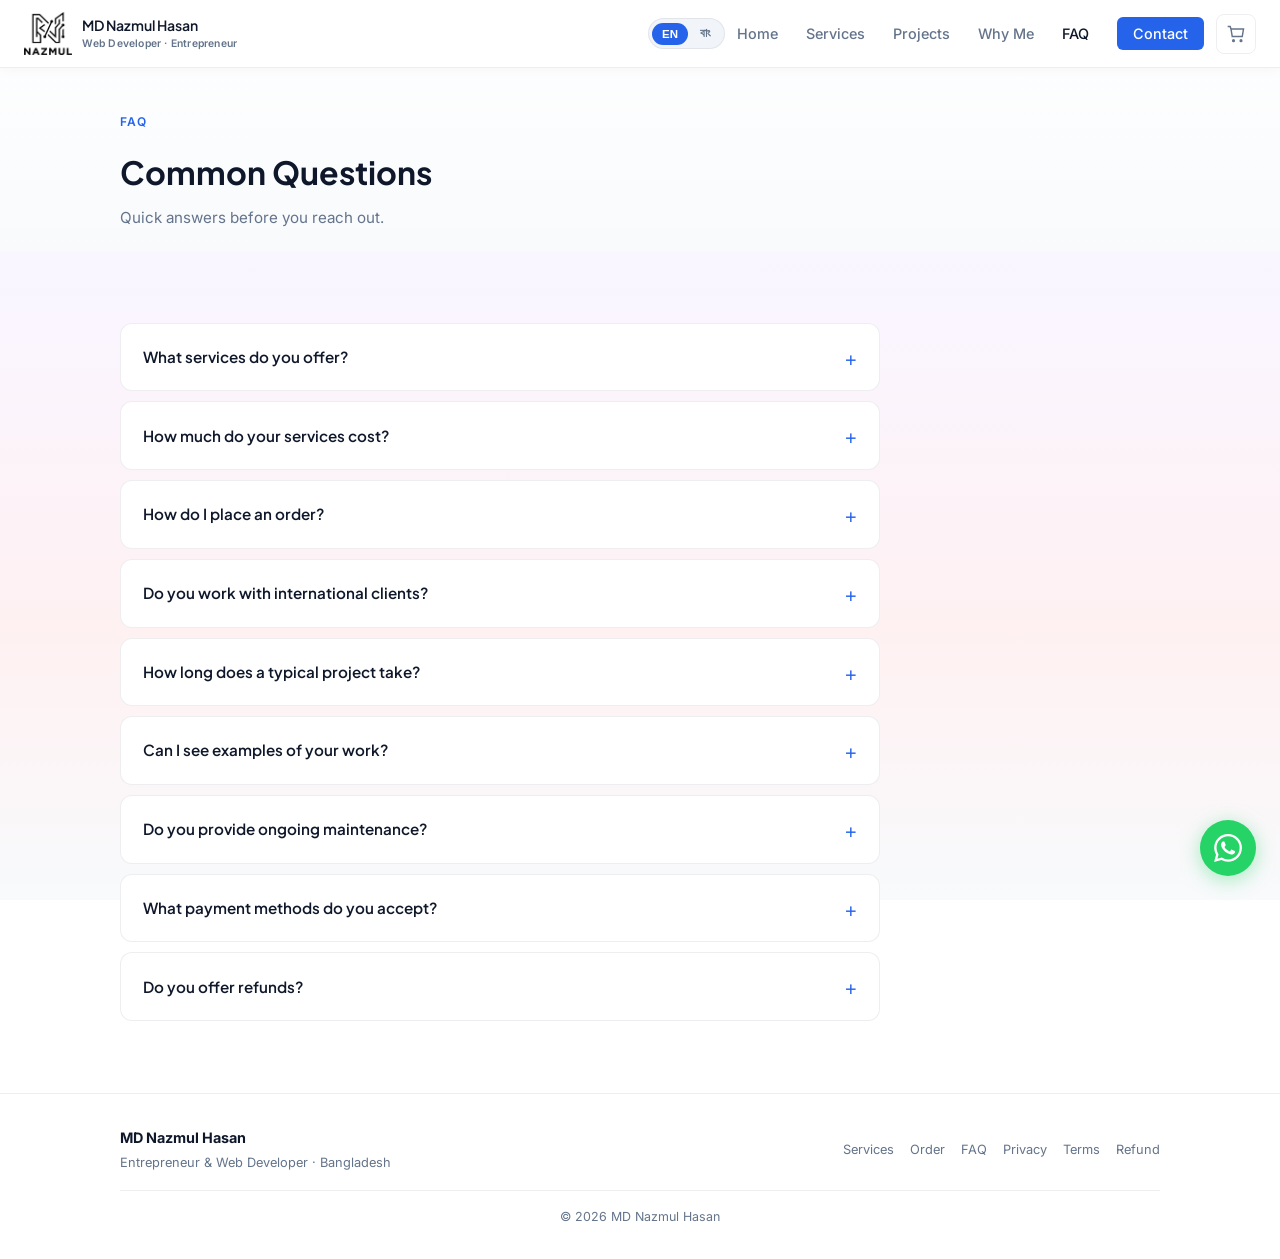
==== faq.html @ ee14aae0 "Portfolio updates" ====
<!DOCTYPE html>
<html lang="en">
<head>
  <meta charset="UTF-8" />
  <meta name="viewport" content="width=device-width, initial-scale=1.0" />
    <meta name="description" content="Frequently asked questions about hiring MD Nazmul Hasan for web dev, Google Ads & Meta Ads." />
  <meta property="og:title" content="FAQ — MD Nazmul Hasan" />
  <meta property="og:description" content="Frequently asked questions about hiring MD Nazmul Hasan for web dev, Google Ads & Meta Ads." />
  <meta property="og:image" content="https://portfolio-eight-red-48.vercel.app/assets/og-share.jpg" />
  <meta property="og:url" content="https://portfolio-eight-red-48.vercel.app/faq.html" />
  <meta property="og:type" content="website" />
  <meta property="og:site_name" content="MD Nazmul Hasan" />
  <meta property="og:image:width" content="1200" />
  <meta property="og:image:height" content="630" />
  <meta name="twitter:card" content="summary_large_image" />
  <meta name="twitter:title" content="FAQ — MD Nazmul Hasan" />
  <meta name="twitter:description" content="Frequently asked questions about hiring MD Nazmul Hasan for web dev, Google Ads & Meta Ads." />
  <meta name="twitter:image" content="https://portfolio-eight-red-48.vercel.app/assets/og-share.jpg" />
  <title>FAQ — MD Nazmul Hasan</title>
  <link rel="icon" type="image/png" href="assets/favicon.png" />
  <link rel="apple-touch-icon" href="assets/logo-icon.png" />
  <script src="js/social-meta.js"></script>
<link rel="preconnect" href="https://fonts.googleapis.com" />
  <link rel="preconnect" href="https://fonts.gstatic.com" crossorigin />
  <link href="https://fonts.googleapis.com/css2?family=Inter:wght@400;500;600;700&family=Plus+Jakarta+Sans:wght@500;600;700&display=swap" rel="stylesheet" />
  <link rel="stylesheet" href="styles.css" />
</head>
<body>
  <nav class="nav" id="site-nav"></nav>
  <main>
    <section class="page-hero page-hero--compact">
      <div class="container">
        <span class="tag">FAQ</span>
        <h1>Common Questions</h1>
        <p>Quick answers before you reach out.</p>
      </div>
    </section>
    <section class="section">
      <div class="container">
        <div class="faq-list reveal">
          <details class="faq-item">
            <summary>What services do you offer?</summary>
            <p>Web app development, SEO, website speed fixes, US &amp; BD payment gateways, Shopify setup, e-commerce store builds, US LLC formation, digital marketing, Meta Ads, content creation, AI automation, video editing, and Amazon business consulting. <a href="services.html">View all services →</a></p>
          </details>
          <details class="faq-item">
            <summary>How much do your services cost?</summary>
            <p>Fixed starting prices from $99 to $399. Each service page shows the exact starting price. Add services to cart and send via WhatsApp for a custom quote based on your scope.</p>
          </details>
          <details class="faq-item">
            <summary>How do I place an order?</summary>
            <p>Browse <a href="services.html">Services</a>, click "Add to Cart" or "View Details", then go to <a href="order.html">Your Order</a> and send via WhatsApp. Or message directly at <a href="https://wa.me/8801969827902">+880 1969-827902</a>.</p>
          </details>
          <details class="faq-item">
            <summary>Do you work with international clients?</summary>
            <p>Yes. I work with clients worldwide. I own a Wyoming LLC and run stores in both the US and Bangladesh, so I understand global e-commerce requirements.</p>
          </details>
          <details class="faq-item">
            <summary>How long does a typical project take?</summary>
            <p>SEO: 3–5 days. Speed fix: 2–4 days. Full store: 1–3 weeks. US LLC: within 72 hours. Meta Ads setup: 5–7 days. Exact timeline provided before starting.</p>
          </details>
          <details class="faq-item">
            <summary>Can I see examples of your work?</summary>
            <p>Yes — all stores on my <a href="projects.html">Projects</a> page are live and built by me: zuomio.com, mediacube.store, arafatllc.shop, bubu-dudu.store, and more.</p>
          </details>
          <details class="faq-item">
            <summary>Do you provide ongoing maintenance?</summary>
            <p>Yes. I maintain every store I build — product updates, orders, bug fixes, and performance monitoring. Maintenance packages available after delivery.</p>
          </details>
          <details class="faq-item">
            <summary>What payment methods do you accept?</summary>
            <p>bKash, Nagad, Rocket, Upay, and bank transfer (Bangladesh). Standard terms: <strong>30% advance</strong> before work starts, <strong>70% after completion</strong>. All prices shown in ৳ (BDT). Confirmed via WhatsApp before any work begins.</p>
          </details>
          <details class="faq-item">
            <summary>Do you offer refunds?</summary>
            <p>See our <a href="refund.html">Refund Policy</a>. If work hasn't started, full refund. Partial refunds considered if deliverables don't match agreed scope.</p>
          </details>
        </div>
      </div>
    </section>
  </main>
  <footer class="footer" id="site-footer"></footer>
  <script src="js/i18n.js"></script>
  <script src="js/cart.js"></script>
  <script src="js/services-data.js"></script>
  <script src="js/common.js"></script>
  <script>document.addEventListener('DOMContentLoaded', () => { renderNav('faq'); renderFooter(); });</script>
</body>
</html>
---- styles.css ----
*, *::before, *::after { box-sizing: border-box; margin: 0; padding: 0; }

:root {
  --bg: #f8fafc;
  --bg-card: #ffffff;
  --bg-soft: #f1f5f9;
  --text: #0f172a;
  --text-muted: #64748b;
  --accent: #2563eb;
  --accent-2: #7c3aed;
  --accent-3: #ec4899;
  --accent-glow: rgba(37, 99, 235, 0.12);
  --accent-soft: rgba(37, 99, 235, 0.08);
  --border: rgba(15, 23, 42, 0.07);
  --shadow: 0 4px 24px rgba(15, 23, 42, 0.06);
  --shadow-lg: 0 12px 40px rgba(15, 23, 42, 0.1);
  --whatsapp: #25d366;
  --font: 'Inter', system-ui, -apple-system, sans-serif;
  --font-display: 'Plus Jakarta Sans', var(--font);
  --nav-h: 68px;
  --radius: 12px;
}

body {
  background: linear-gradient(180deg, #f0f9ff 0%, #faf5ff 35%, #fff1f2 70%, #f8fafc 100%);
  background-attachment: fixed;
}

html {
  scroll-behavior: auto;
  scroll-padding-top: var(--nav-h);
}

html:focus-within {
  scroll-behavior: smooth;
}

body {
  font-family: var(--font);
  color: var(--text);
  line-height: 1.6;
  font-size: 16px;
  -webkit-font-smoothing: antialiased;
  overflow-x: hidden;
}

.container {
  max-width: 1080px;
  margin: 0 auto;
  padding: 0 20px;
}

/* Nav */
.nav {
  position: fixed;
  top: 0;
  left: 0;
  right: 0;
  height: var(--nav-h);
  display: flex;
  align-items: center;
  gap: 12px;
  padding: 0 24px;
  background: rgba(255, 255, 255, 0.92);
  backdrop-filter: blur(12px);
  border-bottom: 1px solid var(--border);
  box-shadow: 0 1px 12px rgba(15, 23, 42, 0.04);
  z-index: 100;
}

.nav-logo {
  font-weight: 600;
  font-size: 0.95rem;
  color: var(--text);
  text-decoration: none;
  display: flex;
  align-items: center;
  gap: 10px;
  flex: 1;
  min-width: 0;
}

.nav-logo-mark {
  height: 44px;
  width: auto;
  max-width: 148px;
  flex-shrink: 0;
  object-fit: contain;
  display: block;
}

.nav-logo-text {
  display: flex;
  flex-direction: column;
  min-width: 0;
}

.nav-logo-name {
  font-family: var(--font-display);
  font-size: 0.88rem;
  font-weight: 600;
  white-space: nowrap;
  overflow: hidden;
  text-overflow: ellipsis;
}

.nav-logo-sub {
  font-size: 0.65rem;
  color: var(--text-muted);
  letter-spacing: 0.02em;
}

.lang-toggle {
  display: flex;
  align-items: center;
  gap: 2px;
  margin-left: 12px;
  flex-shrink: 0;
  background: var(--bg-soft);
  border: 1px solid var(--border);
  border-radius: 999px;
  padding: 3px;
}
.lang-toggle-btn {
  border: none;
  background: transparent;
  font-size: 0.72rem;
  font-weight: 600;
  padding: 5px 10px;
  border-radius: 999px;
  cursor: pointer;
  color: var(--text-muted);
  transition: background 0.2s, color 0.2s;
}
.lang-toggle-btn.active {
  background: var(--accent);
  color: #fff;
}
.lang-bn body,
.lang-bn .hero-desc,
.lang-bn .about-grid p,
.lang-bn .section-desc {
  font-family: 'Inter', 'Noto Sans Bengali', system-ui, sans-serif;
}
.hero-badge--expert {
  background: linear-gradient(135deg, #1e40af, #3b82f6);
  color: #fff;
  border: none;
}
.payment-policy-note {
  margin-top: 20px;
  padding: 16px 18px;
  background: rgba(37, 99, 235, 0.07);
  border-radius: var(--radius);
  border-left: 4px solid var(--accent);
  font-size: 0.92rem;
  line-height: 1.55;
  color: var(--text);
}
.nav-cart {
  position: relative;
  display: flex;
  align-items: center;
  justify-content: center;
  width: 40px;
  height: 40px;
  color: var(--text-muted);
  text-decoration: none;
  border: 1px solid var(--border);
  border-radius: 8px;
  flex-shrink: 0;
  transition: border-color 0.2s, color 0.2s;
}

@media (min-width: 641px) {
  .nav-cart { order: 3; }
  .nav-links { order: 2; }
  .nav-toggle { order: 4; }
}

.nav-cart:hover { border-color: var(--accent); color: var(--accent); }

.nav-cart svg { width: 20px; height: 20px; }

.nav-cart-badge {
  position: absolute;
  top: -6px;
  right: -6px;
  min-width: 18px;
  height: 18px;
  background: var(--accent);
  color: #fff;
  font-size: 0.65rem;
  font-weight: 700;
  border-radius: 9px;
  display: flex;
  align-items: center;
  justify-content: center;
  padding: 0 4px;
}

.nav-links a.active { color: var(--text); }

.nav-links {
  display: flex;
  align-items: center;
  gap: 28px;
  list-style: none;
  margin-left: auto;
}

.nav-links a {
  color: var(--text-muted);
  text-decoration: none;
  font-size: 0.9rem;
  font-weight: 500;
  transition: color 0.2s;
}

.nav-links a:hover { color: var(--text); }

.nav-cta {
  background: var(--accent) !important;
  color: #fff !important;
  padding: 8px 16px;
  border-radius: 6px;
}

.nav-toggle {
  display: none;
  flex-direction: column;
  gap: 5px;
  background: none;
  border: none;
  cursor: pointer;
}

.nav-toggle span {
  width: 22px;
  height: 2px;
  background: var(--text);
}

/* Hero */
.hero {
  padding: calc(var(--nav-h) + 48px) 0 64px;
  background:
    radial-gradient(ellipse 70% 50% at 80% 10%, rgba(236, 72, 153, 0.12) 0%, transparent 55%),
    radial-gradient(ellipse 60% 50% at 10% 30%, rgba(37, 99, 235, 0.14) 0%, transparent 55%),
    radial-gradient(ellipse 50% 40% at 50% 80%, rgba(124, 58, 237, 0.1) 0%, transparent 50%),
    linear-gradient(180deg, #ffffff 0%, #f8fafc 100%);
  position: relative;
}

.hero-grid {
  display: grid;
  grid-template-columns: 1fr 1fr;
  gap: 40px;
  align-items: center;
}

.hero-badges {
  display: flex;
  flex-wrap: wrap;
  gap: 8px;
  margin-bottom: 16px;
}

.hero-badge {
  font-size: 0.72rem;
  font-weight: 600;
  letter-spacing: 0.04em;
  text-transform: uppercase;
  color: var(--text-muted);
  background: var(--bg-soft);
  border: 1px solid var(--border);
  padding: 5px 10px;
  border-radius: 20px;
}

.hero-badge--accent {
  color: var(--accent);
  background: var(--accent-soft);
  border-color: rgba(91, 130, 255, 0.2);
}

.hero-text h1 {
  font-family: var(--font-display);
  font-size: 2.6rem;
  font-weight: 700;
  line-height: 1.15;
  margin-bottom: 10px;
  letter-spacing: -0.03em;
  background: linear-gradient(135deg, #0f172a 20%, #2563eb);
  -webkit-background-clip: text;
  -webkit-text-fill-color: transparent;
  background-clip: text;
}

.hero-headline {
  font-family: var(--font-display);
  font-size: 1.15rem;
  font-weight: 600;
  color: var(--text);
  margin-bottom: 14px;
  line-height: 1.4;
}

.skill-pills {
  display: flex;
  flex-wrap: wrap;
  gap: 8px;
  margin-bottom: 18px;
}

.pill {
  font-size: 0.78rem;
  font-weight: 500;
  color: var(--text-muted);
  background: var(--bg-card);
  border: 1px solid var(--border);
  padding: 6px 14px;
  border-radius: 20px;
  transition: border-color 0.2s, color 0.2s;
}

.pill:hover {
  border-color: rgba(91, 130, 255, 0.35);
  color: var(--text);
}

.hero-desc {
  font-size: 1rem;
  color: var(--text-muted);
  max-width: 480px;
  margin-bottom: 28px;
  line-height: 1.7;
}

.hero-actions {
  display: flex;
  gap: 12px;
  flex-wrap: wrap;
  margin-bottom: 24px;
}

.btn {
  display: inline-flex;
  align-items: center;
  padding: 11px 22px;
  border-radius: 6px;
  font-weight: 600;
  font-size: 0.9rem;
  text-decoration: none;
  transition: all 0.2s;
}

.btn-primary {
  background: var(--accent);
  color: #fff;
}

.btn-primary:hover {
  background: #3d6ae8;
  transform: translateY(-1px);
}

.btn-outline {
  border: 1px solid var(--border);
  color: var(--text);
}

.btn-outline:hover {
  border-color: var(--accent);
  color: var(--accent);
}

.btn-whatsapp {
  background: var(--whatsapp);
  color: #fff;
  gap: 8px;
}

.btn-whatsapp svg {
  width: 18px;
  height: 18px;
}

.btn-whatsapp:hover {
  background: #1ebe57;
  transform: translateY(-1px);
}

.btn-projects {
  background: linear-gradient(135deg, #0d9488 0%, #06b6d4 100%);
  color: #fff;
  border: none;
}

.btn-projects:hover {
  background: linear-gradient(135deg, #0f766e 0%, #0891b2 100%);
  transform: translateY(-1px);
}

.btn-sm { padding: 8px 14px; font-size: 0.8rem; }

.btn-block { width: 100%; justify-content: center; }

.btn-about {
  background: #fff;
  color: #6d28d9;
  border: 1.5px solid #c4b5fd;
}

.btn-about:hover {
  background: #f5f3ff;
  border-color: #8b5cf6;
  color: #5b21b6;
}

.btn-cart {
  background: linear-gradient(135deg, #059669 0%, #10b981 100%);
  color: #fff;
  border: none;
  box-shadow: 0 2px 8px rgba(16, 185, 129, 0.25);
}

.btn-cart:hover, .btn-cart.added {
  background: linear-gradient(135deg, #047857 0%, #059669 100%);
  color: #fff;
  transform: translateY(-1px);
}

.btn-ghost {
  background: transparent;
  color: var(--text-muted);
  border: none;
}

.btn-ghost:hover { color: var(--text); }

.text-link {
  color: var(--accent);
  text-decoration: none;
  font-weight: 500;
}

.text-link:hover { text-decoration: underline; }

.hero-links {
  display: flex;
  gap: 20px;
}

.hero-links a {
  color: var(--text-muted);
  font-size: 0.85rem;
  text-decoration: none;
  font-weight: 500;
}

.hero-links a:hover { color: var(--accent); }

.hero-photo {
  display: flex;
  justify-content: flex-end;
  align-items: center;
}

.hero-photo img,
.hero-photo-img {
  width: 100%;
  max-width: 400px;
  height: auto;
  aspect-ratio: 3 / 4;
  border-radius: 24px;
  object-fit: cover;
  object-position: center center;
  border: 1px solid var(--border);
  box-shadow:
    0 0 0 1px rgba(91, 130, 255, 0.08),
    0 20px 48px rgba(15, 23, 42, 0.1);
}

/* Sections */
.section { padding: 72px 0; }

.section-head { margin-bottom: 40px; }

.tag {
  display: inline-block;
  font-size: 0.75rem;
  font-weight: 600;
  letter-spacing: 0.08em;
  text-transform: uppercase;
  color: var(--accent);
  margin-bottom: 8px;
}

.section-head h2 {
  font-family: var(--font-display);
  font-size: 1.85rem;
  font-weight: 700;
  line-height: 1.3;
  letter-spacing: -0.02em;
}

.section-desc {
  color: var(--text-muted);
  margin-top: 8px;
  font-size: 0.95rem;
}

/* About */
.about-grid {
  display: grid;
  grid-template-columns: 1fr 1fr;
  gap: 24px;
  margin-bottom: 32px;
}

.about-grid p {
  color: var(--text-muted);
  font-size: 0.95rem;
  line-height: 1.75;
}

.about-grid strong { color: var(--text); }

.stats {
  display: grid;
  grid-template-columns: repeat(4, 1fr);
  gap: 16px;
}

.stat-card {
  background: var(--bg-card);
  border: 1px solid var(--border);
  border-radius: var(--radius);
  padding: 20px;
  text-align: center;
  box-shadow: var(--shadow);
  transition: border-color 0.2s, transform 0.2s, box-shadow 0.2s;
}

.stat-card:nth-child(1) { border-top: 3px solid #2563eb; }
.stat-card:nth-child(2) { border-top: 3px solid #7c3aed; }
.stat-card:nth-child(3) { border-top: 3px solid #ec4899; }
.stat-card:nth-child(4) { border-top: 3px solid #10b981; }

.stat-card:hover {
  border-color: rgba(91, 130, 255, 0.25);
  transform: translateY(-2px);
}

.stat-num {
  display: block;
  font-size: 1.5rem;
  font-weight: 700;
  color: var(--accent);
}

.stat-label {
  font-size: 0.75rem;
  color: var(--text-muted);
  text-transform: uppercase;
  letter-spacing: 0.04em;
}

/* Services */
.services { background: var(--bg-soft); }

.services-grid {
  display: grid;
  grid-template-columns: repeat(2, 1fr);
  gap: 20px;
}

.services-grid--3 {
  grid-template-columns: repeat(3, 1fr);
}

.service-card {
  background: var(--bg-card);
  border: 1px solid var(--border);
  border-radius: var(--radius);
  padding: 28px;
  transition: border-color 0.2s, transform 0.2s;
}

.service-card:hover {
  border-color: rgba(79, 124, 255, 0.35);
  transform: translateY(-2px);
}

.service-icon {
  width: 44px;
  height: 44px;
  display: flex;
  align-items: center;
  justify-content: center;
  background: var(--accent-soft);
  border-radius: 10px;
  margin-bottom: 14px;
  color: var(--accent);
}

.service-icon svg {
  width: 22px;
  height: 22px;
}

.service-card h3 {
  font-size: 1.1rem;
  font-weight: 600;
  margin-bottom: 8px;
}

.service-card > p {
  color: var(--text-muted);
  font-size: 0.9rem;
  margin-bottom: 16px;
}

.service-card ul {
  list-style: none;
  display: flex;
  flex-direction: column;
  gap: 8px;
}

.service-card li {
  font-size: 0.85rem;
  color: var(--text-muted);
  padding-left: 16px;
  position: relative;
}

.service-card li::before {
  content: '';
  position: absolute;
  left: 0;
  top: 8px;
  width: 5px;
  height: 5px;
  border-radius: 50%;
  background: var(--accent);
}

/* Hire Me — product cards */
.hire {
  background: var(--bg);
}

.hire-grid {
  display: grid;
  grid-template-columns: repeat(3, 1fr);
  gap: 20px;
}

.service-sections {
  display: flex;
  flex-direction: column;
  gap: 48px;
}

.service-section {
  padding-bottom: 8px;
}

.service-section-head {
  display: flex;
  flex-wrap: wrap;
  align-items: baseline;
  gap: 10px 14px;
  margin-bottom: 18px;
  padding-bottom: 12px;
  border-bottom: 1px solid var(--border);
}

.service-section-tag {
  display: inline-block;
  font-size: 0.68rem;
  font-weight: 700;
  letter-spacing: 0.08em;
  text-transform: uppercase;
  color: var(--accent);
  background: var(--accent-soft);
  padding: 4px 10px;
  border-radius: 20px;
}

.service-section-head h2 {
  font-size: 1.3rem;
  font-weight: 700;
  margin: 0;
  flex: 1;
  min-width: 160px;
}

.service-section-count {
  font-size: 0.78rem;
  color: var(--text-muted);
  font-weight: 500;
}

.hire-grid--page {
  display: grid;
  grid-template-columns: repeat(3, 1fr);
  gap: 20px;
}

.services-page-section {
  background: var(--bg);
}

.hire-card {
  background: var(--bg-card);
  border: 1px solid var(--border);
  border-radius: var(--radius);
  padding: 0;
  display: flex;
  flex-direction: column;
  overflow: hidden;
  box-shadow: var(--shadow);
  transition: border-color 0.2s, transform 0.2s, box-shadow 0.2s;
}

.hire-card .hire-card-footer {
  padding: 16px 20px 20px;
  margin-top: auto;
}

.hire-card--link {
  text-decoration: none;
  color: inherit;
  cursor: pointer;
}

.hire-card:hover,
.hire-card--link:hover {
  border-color: rgba(37, 99, 235, 0.35);
  transform: translateY(-3px);
  box-shadow: var(--shadow-lg);
}

.hire-card-icon {
  display: flex;
  align-items: center;
  justify-content: center;
  height: 120px;
  background: linear-gradient(135deg, var(--bg-soft) 0%, rgba(79, 124, 255, 0.08) 100%);
  border-bottom: 1px solid var(--border);
  color: var(--accent);
}

.hire-card-icon svg {
  width: 48px;
  height: 48px;
}

.hire-card h3 {
  font-size: 1.05rem;
  font-weight: 600;
  padding: 18px 20px 0;
  margin-bottom: 8px;
}

.hire-card-provider {
  font-size: 0.8rem;
  color: var(--accent);
  padding: 0 20px 6px;
}

.hire-card-desc {
  font-size: 0.88rem;
  color: var(--text-muted);
  line-height: 1.55;
  padding: 0 20px 8px;
  flex: 0 1 auto;
  display: -webkit-box;
  -webkit-line-clamp: 3;
  -webkit-box-orient: vertical;
  overflow: hidden;
}

.service-provider {
  font-size: 0.95rem;
  color: var(--accent);
  margin-bottom: 10px;
}

.hire-card-footer {
  display: flex;
  flex-direction: column;
  gap: 12px;
  padding: 18px 20px 20px;
  margin-top: auto;
}

.hire-price {
  font-size: 0.85rem;
  color: var(--text-muted);
}

.hire-price strong {
  font-size: 1.35rem;
  font-weight: 700;
  color: var(--text);
}

.btn-hire {
  display: inline-flex;
  align-items: center;
  justify-content: center;
  gap: 8px;
  width: 100%;
  padding: 11px 16px;
  background: #25d366;
  color: #fff;
  font-size: 0.88rem;
  font-weight: 600;
  text-decoration: none;
  border-radius: 6px;
  transition: background 0.2s, transform 0.2s;
}

.btn-hire svg {
  width: 18px;
  height: 18px;
  flex-shrink: 0;
}

.btn-hire:hover {
  background: #1ebe57;
  transform: translateY(-1px);
}

/* Ventures */
.ventures-grid {
  display: grid;
  grid-template-columns: repeat(3, 1fr);
  gap: 20px;
}

.venture-card {
  background: var(--bg-card);
  border: 1px solid var(--border);
  border-radius: var(--radius);
  padding: 24px;
}

.venture-card h3 {
  font-size: 1.05rem;
  font-weight: 600;
  margin-bottom: 6px;
}

.venture-tag {
  display: inline-block;
  font-size: 0.7rem;
  font-weight: 600;
  color: var(--accent);
  background: var(--accent-soft);
  padding: 3px 8px;
  border-radius: 4px;
  margin-bottom: 12px;
}

.venture-card p {
  font-size: 0.88rem;
  color: var(--text-muted);
  line-height: 1.65;
}

.venture-card a {
  color: var(--accent);
  text-decoration: none;
}

.venture-card a:hover { text-decoration: underline; }

/* Projects */
.projects-grid {
  display: grid;
  grid-template-columns: repeat(2, 1fr);
  gap: 20px;
}

.project-card {
  background: var(--bg-card);
  border: 1px solid var(--border);
  border-radius: var(--radius);
  padding: 24px;
  text-decoration: none;
  color: inherit;
  box-shadow: var(--shadow);
  transition: border-color 0.2s, transform 0.2s, box-shadow 0.2s;
  display: block;
}

.project-card:hover {
  border-color: rgba(37, 99, 235, 0.35);
  transform: translateY(-2px);
  box-shadow: var(--shadow-lg);
}

.project-owner {
  display: inline-block;
  font-size: 0.72rem;
  font-weight: 700;
  text-transform: uppercase;
  letter-spacing: 0.06em;
  color: #0d9488;
  background: rgba(13, 148, 136, 0.1);
  padding: 4px 10px;
  border-radius: 20px;
  margin-bottom: 8px;
}

.project-card-icon {
  width: 44px;
  height: 44px;
  border-radius: 10px;
  background: var(--accent-soft);
  color: var(--accent);
  display: flex;
  align-items: center;
  justify-content: center;
  margin-bottom: 12px;
}

.project-card-icon svg { width: 22px; height: 22px; }

.project-top {
  display: inline-block;
  font-size: 0.68rem;
  font-weight: 700;
  text-transform: uppercase;
  letter-spacing: 0.06em;
  padding: 4px 8px;
  border-radius: 4px;
  margin-bottom: 12px;
}

.project-top--us { background: #1e3a5f; color: #fff; }
.project-top--teal { background: linear-gradient(135deg, #0d9488, #06b6d4); color: #fff; }
.project-top--pink { background: #f472b6; color: #fff; }
.project-top--gold { background: #c9a962; color: #1a1200; }
.project-top--rose { background: linear-gradient(135deg, #e11d48, #f43f5e); color: #fff; }
.project-top--store { background: #e91e63; color: #fff; }
.project-top--theme { background: #4f46e5; color: #fff; margin-right: 6px; }
.project-top--premium { background: linear-gradient(135deg, #b45309, #f59e0b); color: #1a1200; margin-right: 6px; }

.project-card--static {
  cursor: default;
}

.project-card--static:hover {
  transform: none;
}

.project-visit-btn {
  margin-top: 12px;
  width: 100%;
  justify-content: center;
}

.project-categories {
  display: grid;
  grid-template-columns: repeat(4, 1fr);
  gap: 8px;
  margin: 14px 0 4px;
}

.project-category {
  border-radius: 8px;
  overflow: hidden;
  border: 1px solid var(--border);
  background: var(--bg-soft);
}

.project-category img {
  width: 100%;
  aspect-ratio: 16 / 10;
  object-fit: cover;
  display: block;
}

.project-category span {
  display: block;
  font-size: 0.62rem;
  font-weight: 600;
  padding: 4px 6px;
  text-align: center;
  color: var(--text-muted);
  line-height: 1.2;
}

.zuomio-detail {
  margin-top: 28px;
  padding: 28px;
  background: var(--bg-card);
  border: 1px solid var(--border);
  border-radius: var(--radius);
  box-shadow: var(--shadow);
}

.zuomio-detail h2 {
  font-size: 1.35rem;
  margin-bottom: 8px;
}

.zuomio-detail-lead {
  color: var(--text-muted);
  margin-bottom: 18px;
  line-height: 1.65;
}

.zuomio-detail-grid {
  display: grid;
  grid-template-columns: repeat(4, 1fr);
  gap: 12px;
  margin-bottom: 18px;
}

.zuomio-detail-grid .project-category span {
  font-size: 0.72rem;
}

.zuomio-detail-actions {
  display: flex;
  flex-wrap: wrap;
  gap: 10px;
}

.project-card h3 {
  font-size: 1.05rem;
  font-weight: 600;
  margin-bottom: 8px;
}

.project-card p {
  font-size: 0.88rem;
  color: var(--text-muted);
  line-height: 1.6;
}

.project-link {
  display: inline-block;
  margin-top: 12px;
  font-size: 0.85rem;
  font-weight: 600;
  color: var(--accent);
}

.project-thumb-wrap {
  height: 140px;
  overflow: hidden;
  border-radius: 6px;
  margin-bottom: 12px;
}

.project-thumb-wrap img {
  width: 100%;
  height: 100%;
  object-fit: cover;
}

/* Why Hire Me — blog card */
.why-hire {
  background: var(--bg-soft);
}

.blog-card {
  display: grid;
  grid-template-columns: 0.95fr 1.05fr;
  gap: 0;
  background: var(--bg-card);
  border: 1px solid var(--border);
  border-radius: 16px;
  overflow: hidden;
}

.blog-image {
  position: relative;
  min-height: 320px;
}

.blog-image img {
  width: 100%;
  height: 100%;
  object-fit: cover;
  display: block;
}

.blog-image-badge {
  position: absolute;
  bottom: 16px;
  left: 16px;
  font-size: 0.72rem;
  font-weight: 700;
  text-transform: uppercase;
  letter-spacing: 0.06em;
  color: #fff;
  background: rgba(91, 130, 255, 0.9);
  backdrop-filter: blur(8px);
  padding: 6px 12px;
  border-radius: 6px;
}

.blog-content {
  padding: 36px 32px;
  display: flex;
  flex-direction: column;
  gap: 14px;
}

.blog-meta {
  font-size: 0.78rem;
  font-weight: 500;
  color: var(--accent);
  text-transform: uppercase;
  letter-spacing: 0.04em;
}

.blog-content h3 {
  font-family: var(--font-display);
  font-size: 1.35rem;
  font-weight: 700;
  line-height: 1.35;
  letter-spacing: -0.02em;
}

.blog-content > p {
  font-size: 0.92rem;
  color: var(--text-muted);
  line-height: 1.75;
}

.blog-content strong { color: var(--text); }

.blog-highlights {
  list-style: none;
  display: flex;
  flex-direction: column;
  gap: 12px;
  margin: 4px 0 8px;
}

.blog-highlights li {
  padding: 12px 14px;
  background: var(--bg-soft);
  border: 1px solid var(--border);
  border-radius: 8px;
}

.blog-highlights strong {
  display: block;
  font-size: 0.88rem;
  margin-bottom: 2px;
}

.blog-highlights span {
  font-size: 0.82rem;
  color: var(--text-muted);
  line-height: 1.5;
}

.blog-content .btn-primary {
  align-self: flex-start;
  margin-top: 4px;
}

/* FAQ */
.faq {
  background: var(--bg);
}

.faq-list {
  display: flex;
  flex-direction: column;
  gap: 10px;
  max-width: 760px;
}

.faq-item {
  background: var(--bg-card);
  border: 1px solid var(--border);
  border-radius: var(--radius);
  overflow: hidden;
  transition: border-color 0.2s;
}

.faq-item[open] {
  border-color: rgba(91, 130, 255, 0.3);
}

.faq-item summary {
  padding: 18px 22px;
  font-family: var(--font-display);
  font-size: 0.95rem;
  font-weight: 600;
  cursor: pointer;
  list-style: none;
  display: flex;
  align-items: center;
  justify-content: space-between;
  gap: 12px;
  transition: color 0.2s;
}

.faq-item summary::-webkit-details-marker { display: none; }

.faq-item summary::after {
  content: '+';
  font-size: 1.2rem;
  font-weight: 400;
  color: var(--accent);
  flex-shrink: 0;
  transition: transform 0.2s;
}

.faq-item[open] summary::after {
  content: '−';
}

.faq-item summary:hover { color: var(--accent); }

.faq-item p {
  padding: 0 22px 18px;
  font-size: 0.9rem;
  color: var(--text-muted);
  line-height: 1.7;
}

.faq-item a {
  color: var(--accent);
  text-decoration: none;
}

.faq-item a:hover { text-decoration: underline; }

/* Contact */
.contact-box {
  background: var(--bg-card);
  border: 1px solid var(--border);
  border-radius: 12px;
  padding: 48px 32px;
  text-align: center;
  box-shadow: var(--shadow);
}

.contact-box h2 {
  font-size: 1.6rem;
  font-weight: 700;
  margin-bottom: 8px;
}

.contact-box > p {
  color: var(--text-muted);
  margin-bottom: 32px;
}

.contact-grid {
  display: grid;
  grid-template-columns: repeat(auto-fit, minmax(180px, 1fr));
  gap: 12px;
  text-align: left;
}

.contact-item {
  display: flex;
  align-items: flex-start;
  gap: 12px;
  background: var(--bg-soft);
  border: 1px solid var(--border);
  border-radius: 8px;
  padding: 16px;
  text-decoration: none;
  color: var(--text);
  transition: border-color 0.2s;
}

.contact-item:hover { border-color: var(--accent); }

.contact-item--whatsapp:hover { border-color: var(--whatsapp); }

.contact-item--whatsapp .contact-label { color: var(--whatsapp); }

.contact-item--whatsapp .contact-icon { color: var(--whatsapp); }

.contact-icon {
  width: 20px;
  height: 20px;
  flex-shrink: 0;
  color: var(--accent);
  margin-top: 2px;
}

.contact-label {
  display: block;
  font-size: 0.7rem;
  font-weight: 600;
  text-transform: uppercase;
  letter-spacing: 0.06em;
  color: var(--accent);
  margin-bottom: 4px;
}

.contact-item span:last-child {
  font-size: 0.85rem;
  color: var(--text-muted);
  word-break: break-all;
}

.ventures-grid {
  grid-template-columns: repeat(auto-fit, minmax(200px, 1fr));
}

/* Page hero (inner pages) */
.page-hero {
  padding: calc(var(--nav-h) + 40px) 0 32px;
  background: linear-gradient(180deg, #ffffff 0%, var(--bg) 100%);
}

.page-hero--compact { padding-bottom: 20px; }

.page-hero h1 {
  font-family: var(--font-display);
  font-size: 2rem;
  font-weight: 700;
  margin: 8px 0;
}

.page-hero p { color: var(--text-muted); font-size: 0.95rem; }

.page-pad { padding: calc(var(--nav-h) + 40px) 0 60px; }

/* Skills showcase */
.skills-showcase { background: var(--bg-soft); }

.skills-grid {
  display: grid;
  grid-template-columns: repeat(5, minmax(0, 1fr));
  gap: 12px;
}

.skill-showcase-card {
  display: flex;
  flex-direction: column;
  gap: 10px;
  background: var(--bg-card);
  border: 1px solid var(--border);
  border-radius: var(--radius);
  padding: 14px 16px;
  min-width: 0;
  align-items: flex-start;
}

.skill-showcase-icon {
  width: 52px;
  height: 52px;
  flex-shrink: 0;
  border-radius: 10px;
  overflow: hidden;
  background: var(--bg-soft);
  border: 1px solid var(--border);
}

.skill-showcase-icon img {
  width: 100%;
  height: 100%;
  object-fit: cover;
}

.skill-showcase-icon--svg {
  display: flex;
  align-items: center;
  justify-content: center;
  color: var(--accent);
}

.skill-showcase-icon--svg svg { width: 36px; height: 36px; }

.skill-showcase-card h3 {
  font-size: 0.95rem;
  font-weight: 600;
  margin-bottom: 4px;
}

.skill-showcase-card p {
  font-size: 0.8rem;
  color: var(--text-muted);
  line-height: 1.5;
}

.skill-showcase-card a { color: var(--accent); text-decoration: none; }

.skill-showcase-card--link {
  text-decoration: none;
  color: inherit;
  transition: border-color 0.2s, box-shadow 0.2s, transform 0.2s;
}

.skill-showcase-card--link:hover {
  border-color: rgba(37, 99, 235, 0.3);
  box-shadow: var(--shadow-lg);
  transform: translateY(-2px);
}

.skill-showcase-icon--stores {
  background: linear-gradient(135deg, rgba(13, 148, 136, 0.12), rgba(37, 99, 235, 0.12));
  color: #0d9488;
}

.skill-link {
  display: inline-block;
  margin-top: 10px;
  font-size: 0.85rem;
  font-weight: 600;
  color: var(--accent);
}

.skill-badge {
  display: inline-block;
  margin-top: 6px;
  font-size: 0.62rem;
  font-weight: 600;
  text-transform: uppercase;
  letter-spacing: 0.04em;
  color: var(--text-muted);
  background: var(--bg-soft);
  padding: 4px 8px;
  border-radius: 4px;
}

.services-preview { background: var(--bg); }

.section-cta {
  text-align: center;
  margin-top: 32px;
}

/* Service product page */
.service-page { padding: calc(var(--nav-h) + 24px) 0 60px; }

.service-page--product .service-product-grid {
  display: grid;
  grid-template-columns: 1.1fr 1fr;
  gap: 40px;
  align-items: start;
  margin-bottom: 40px;
}

.service-product-gallery .service-hero-image {
  position: relative;
  aspect-ratio: 16 / 9;
  border-radius: var(--radius);
  overflow: hidden;
  border: 1px solid var(--border);
  box-shadow: var(--shadow-lg);
}

.service-product-gallery .service-hero-image img {
  width: 100%;
  height: 100%;
  object-fit: cover;
}

.service-provider-card {
  display: flex;
  align-items: center;
  gap: 14px;
  margin-top: 16px;
  padding: 14px 16px;
  background: var(--bg-card);
  border: 1px solid var(--border);
  border-radius: var(--radius);
}

.service-provider-card .service-provider-photo-wrap {
  width: 84px;
  height: 84px;
  border-radius: 50%;
  overflow: hidden;
  border: 3px solid var(--accent);
  flex-shrink: 0;
  background: var(--bg-card);
  box-shadow: 0 4px 14px rgba(15, 23, 42, 0.08);
}
.service-provider-photo {
  width: 100%;
  height: 100%;
  border-radius: 50%;
  object-fit: cover;
}

.service-provider-card strong { display: block; font-size: 0.95rem; }
.service-provider-card span { display: block; font-size: 0.78rem; color: var(--text-muted); }
.service-provider-meta { font-size: 0.72rem !important; color: var(--accent) !important; margin-top: 2px; }
.service-payment-policy {
  font-size: 0.82rem;
  color: var(--text-muted);
  margin: 0 0 12px;
  padding: 10px 12px;
  background: rgba(37, 99, 235, 0.06);
  border-radius: var(--radius-sm);
  border-left: 3px solid var(--accent);
}

.service-product-info h1 {
  font-family: var(--font-display);
  font-size: clamp(1.5rem, 3vw, 2rem);
  margin-bottom: 10px;
}

.service-stats-row {
  display: flex;
  flex-wrap: wrap;
  align-items: center;
  gap: 8px;
  margin: 16px 0 20px;
}

/* E-commerce style pricing block (service pages) */
.product-pricing-block {
  margin: 18px 0 22px;
  padding-bottom: 20px;
  border-bottom: 1px solid var(--border);
}

.product-rating-row {
  display: flex;
  align-items: center;
  justify-content: space-between;
  gap: 12px;
  flex-wrap: wrap;
  margin-bottom: 14px;
}

.product-rating-left {
  display: flex;
  align-items: center;
  gap: 8px;
  flex-wrap: wrap;
}

.product-stars {
  position: relative;
  display: inline-block;
  font-size: 1.05rem;
  line-height: 1;
  letter-spacing: 2px;
}

.product-stars-base {
  color: #e5e7eb;
}

.product-stars-fill {
  position: absolute;
  left: 0;
  top: 0;
  overflow: hidden;
  color: #facc15;
  white-space: nowrap;
}

.product-rating-text {
  font-size: 0.92rem;
  color: var(--text-muted);
}

.product-rating-text strong {
  color: var(--text);
  font-weight: 700;
}

.product-sold-count {
  font-size: 0.92rem;
  font-weight: 600;
  color: #16a34a;
  white-space: nowrap;
}

.product-price-row {
  display: flex;
  align-items: baseline;
  gap: 10px;
  flex-wrap: wrap;
}

.product-price-old {
  font-size: 1rem;
  color: #9ca3af;
  text-decoration: line-through;
}

.product-price-sale {
  font-size: 2rem;
  font-weight: 800;
  color: #ef4444;
  line-height: 1;
  letter-spacing: -0.02em;
}

.product-discount-badge {
  display: inline-flex;
  align-items: center;
  padding: 4px 10px;
  border-radius: 999px;
  background: #22c55e;
  color: #fff;
  font-size: 0.82rem;
  font-weight: 700;
  line-height: 1.2;
}

.service-buy-card--inline {
  position: static;
  margin-top: 8px;
}

.service-details-grid {
  display: grid;
  grid-template-columns: 1fr 260px;
  gap: 32px;
  margin-bottom: 40px;
}

.service-trust-panel {
  display: flex;
  flex-direction: column;
  gap: 12px;
}

.trust-stat {
  background: var(--bg-card);
  border: 1px solid var(--border);
  border-radius: var(--radius);
  padding: 16px;
  text-align: center;
}

.trust-stat strong {
  display: block;
  font-size: 1.25rem;
  color: var(--accent);
  margin-bottom: 4px;
}

.trust-stat span {
  font-size: 0.78rem;
  color: var(--text-muted);
  text-transform: uppercase;
  letter-spacing: 0.04em;
}

.service-related { margin-top: 40px; }
.service-related h3 {
  font-family: var(--font-display);
  font-size: 1.25rem;
  margin-bottom: 20px;
}

.hire-grid--compact { grid-template-columns: repeat(4, 1fr); }

.reviews-social {
  display: flex;
  flex-wrap: wrap;
  align-items: center;
  gap: 8px;
}

.breadcrumb {
  font-size: 0.85rem;
  color: var(--text-muted);
  margin-bottom: 24px;
}

.breadcrumb a { color: var(--accent); text-decoration: none; }

.service-layout {
  display: grid;
  grid-template-columns: 1fr 320px;
  gap: 40px;
  align-items: start;
}

.service-page-tag {
  display: inline-block;
  font-size: 0.72rem;
  font-weight: 600;
  text-transform: uppercase;
  letter-spacing: 0.06em;
  color: var(--accent);
  background: var(--accent-soft);
  padding: 4px 10px;
  border-radius: 4px;
  margin-bottom: 12px;
}

.service-main h1 {
  font-family: var(--font-display);
  font-size: 2rem;
  font-weight: 700;
  margin-bottom: 16px;
}

.service-lead {
  font-size: 0.95rem;
  color: var(--text-muted);
  line-height: 1.75;
  margin-bottom: 24px;
}

.service-main h3 {
  font-size: 1.1rem;
  font-weight: 600;
  margin-bottom: 12px;
}

.service-includes {
  list-style: none;
  display: flex;
  flex-direction: column;
  gap: 8px;
  margin-bottom: 20px;
}

.service-includes li {
  font-size: 0.9rem;
  color: var(--text-muted);
  padding-left: 18px;
  position: relative;
}

.service-includes li::before {
  content: '✓';
  position: absolute;
  left: 0;
  color: var(--accent);
  font-weight: 700;
}

.service-delivery { font-size: 0.9rem; color: var(--text-muted); }

.service-buy-card {
  position: sticky;
  top: calc(var(--nav-h) + 20px);
  background: var(--bg-card);
  border: 1px solid var(--border);
  border-radius: var(--radius);
  padding: 24px;
  display: flex;
  flex-direction: column;
  gap: 12px;
}

.service-buy-price {
  font-size: 0.9rem;
  color: var(--text-muted);
}

.service-buy-price strong {
  font-size: 2rem;
  color: var(--text);
}

.service-buy-note {
  font-size: 0.8rem;
  color: var(--text-muted);
  line-height: 1.5;
}

.service-reviews { margin-top: 48px; padding-top: 40px; border-top: 1px solid var(--border); }

.reviews-header { margin-bottom: 24px; }

.reviews-header h3 {
  font-family: var(--font-display);
  font-size: 1.35rem;
  margin-bottom: 6px;
}

.reviews-social {
  font-size: 0.88rem;
  color: var(--accent);
  font-weight: 500;
}

.reviews-grid {
  display: grid;
  grid-template-columns: repeat(2, 1fr);
  gap: 14px;
}

.reviews-social .review-stars {
  color: #fbbf24;
  margin-right: 6px;
}

.review-card {
  background: var(--bg-card);
  border: 1px solid var(--border);
  border-radius: var(--radius);
  padding: 16px;
}

.review-top {
  display: flex;
  align-items: center;
  gap: 10px;
  margin-bottom: 10px;
}

.review-avatar {
  width: 36px;
  height: 36px;
  border-radius: 50%;
  background: var(--accent-soft);
  color: var(--accent);
  font-weight: 700;
  font-size: 0.85rem;
  display: flex;
  align-items: center;
  justify-content: center;
  flex-shrink: 0;
}

.review-top strong { display: block; font-size: 0.85rem; }

.review-loc { font-size: 0.72rem; color: var(--text-muted); }

.review-stars {
  margin-left: auto;
  color: #fbbf24;
  font-size: 0.75rem;
  letter-spacing: 1px;
}

.review-text {
  font-size: 0.84rem;
  color: var(--text-muted);
  line-height: 1.6;
}

.review-verified {
  display: inline-block;
  margin-top: 8px;
  font-size: 0.68rem;
  font-weight: 600;
  color: #34d399;
  text-transform: uppercase;
  letter-spacing: 0.04em;
}

/* Hire card updates */
.hire-card h3 a {
  color: inherit;
  text-decoration: none;
}

.hire-card h3 a:hover { color: var(--accent); }

.hire-card-actions {
  display: flex;
  flex-direction: row;
  flex-wrap: wrap;
  gap: 8px;
}

.hire-card-actions .btn {
  flex: 1 1 calc(50% - 4px);
  min-width: 0;
  justify-content: center;
  text-align: center;
}

.service-tag-pill {
  font-size: 0.72rem;
  font-weight: 700;
  text-transform: uppercase;
  letter-spacing: 0.06em;
  color: var(--accent);
}

.hire-card-link {
  display: block;
  text-decoration: none;
  color: inherit;
  flex: 1;
  touch-action: manipulation;
  -webkit-user-drag: none;
}

.hire-card-thumb {
  position: relative;
  aspect-ratio: 16 / 9;
  overflow: hidden;
  background: var(--bg-soft);
}

.hire-card-thumb img {
  width: 100%;
  height: 100%;
  object-fit: cover;
  transition: transform 0.3s;
}

.hire-card:hover .hire-card-thumb img { transform: scale(1.04); }

.hire-card-thumb .service-tag-pill {
  position: absolute;
  top: 10px;
  left: 10px;
  background: rgba(255,255,255,0.95);
  padding: 4px 10px;
  border-radius: 4px;
  box-shadow: var(--shadow);
  z-index: 2;
}

.svc-badge {
  position: absolute;
  top: 10px;
  right: 10px;
  z-index: 2;
  font-size: 0.68rem;
  font-weight: 800;
  text-transform: uppercase;
  letter-spacing: 0.05em;
  padding: 5px 10px;
  border-radius: 5px;
  color: #fff;
}

.svc-badge--popular { background: #ef4444; }
.svc-badge--deal { background: #10b981; }

.meta-pill {
  display: inline-flex;
  align-items: center;
  padding: 3px 10px;
  border-radius: 999px;
  font-size: 0.78rem;
  font-weight: 600;
  background: var(--bg-soft);
  color: var(--text-muted);
  border: 1px solid var(--border);
}

.meta-pill--sold {
  background: #ecfdf5;
  color: #047857;
  border-color: #a7f3d0;
}

.meta-pill--clients {
  background: #eff6ff;
  color: #1d4ed8;
  border-color: #bfdbfe;
}

.hire-card-meta {
  display: flex;
  flex-wrap: wrap;
  align-items: center;
  gap: 6px;
  padding: 0 20px 4px;
}

.hire-card h3 { padding: 16px 20px 0; }

.hire-card-desc { padding: 0 20px; }

.hire-card-icon {
  height: 80px;
}

.service-hero-image {
  border-radius: var(--radius);
  overflow: hidden;
  margin-bottom: 20px;
  border: 1px solid var(--border);
  box-shadow: var(--shadow);
}

.service-hero-image img {
  width: 100%;
  height: 220px;
  object-fit: cover;
  display: block;
}

.service-gig-line {
  font-size: 1.05rem;
  font-weight: 500;
  color: var(--text-muted);
  margin-bottom: 12px;
}

.service-rating-row {
  display: flex;
  align-items: center;
  gap: 10px;
  font-size: 0.9rem;
  color: var(--text-muted);
  margin-bottom: 20px;
}

.service-gig-block {
  background: var(--bg-soft);
  border: 1px solid var(--border);
  border-radius: var(--radius);
  padding: 20px;
  margin-bottom: 24px;
}

.service-gig-block h3 {
  font-size: 1rem;
  margin-bottom: 10px;
}

.service-main--compact .service-gig-block {
  padding: 16px;
  margin-bottom: 16px;
}

.service-lead--preview {
  margin-bottom: 0;
  font-size: 0.88rem;
  line-height: 1.65;
  display: -webkit-box;
  -webkit-line-clamp: 3;
  -webkit-box-orient: vertical;
  overflow: hidden;
}

.service-about-collapsible.is-expanded .service-lead--preview {
  -webkit-line-clamp: unset;
  display: block;
}

.service-lead-extra .service-lead {
  font-size: 0.86rem;
  margin-bottom: 0;
  margin-top: 10px;
}

.service-see-more {
  margin-top: 10px;
  padding: 0;
  border: none;
  background: none;
  color: var(--primary);
  font-size: 0.84rem;
  font-weight: 600;
  cursor: pointer;
}

.service-see-more:hover { text-decoration: underline; }

.service-includes--compact {
  font-size: 0.86rem;
  gap: 6px;
}

.service-includes--compact li {
  padding: 8px 12px;
}

.service-delivery--compact {
  font-size: 0.84rem;
  margin-top: 12px;
}

.service-buy-thumb {
  width: 100%;
  height: 120px;
  object-fit: cover;
  border-radius: 8px;
  margin-bottom: 12px;
}

.review-nav {
  display: flex;
  gap: 8px;
}

.review-nav-btn {
  width: 36px;
  height: 36px;
  border: 1px solid var(--border);
  background: var(--bg-card);
  border-radius: 50%;
  font-size: 1.2rem;
  color: var(--accent);
  cursor: pointer;
  transition: background 0.2s;
}

.review-nav-btn:hover { background: var(--accent-soft); }

.reviews-header {
  display: flex;
  justify-content: space-between;
  align-items: flex-start;
  gap: 16px;
  margin-bottom: 16px;
}

.review-carousel {
  overflow: hidden;
  border-radius: var(--radius);
}

.review-carousel-track {
  display: flex;
  transition: transform 0.5s ease;
}

.review-card--slide {
  width: 100%;
  flex-shrink: 0;
}

.review-dots {
  display: flex;
  justify-content: center;
  gap: 6px;
  margin-top: 14px;
}

.review-dot {
  width: 8px;
  height: 8px;
  border-radius: 50%;
  border: none;
  background: var(--border);
  cursor: pointer;
  padding: 0;
  transition: background 0.2s, width 0.2s;
}

.review-dot.active {
  background: var(--accent);
  width: 24px;
  border-radius: 4px;
}

/* Order page */
.order-empty {
  text-align: center;
  padding: 48px 20px;
}

.order-empty h2 { margin-bottom: 8px; }

.order-empty p { color: var(--text-muted); margin-bottom: 20px; }

.order-layout {
  display: grid;
  grid-template-columns: 1fr 340px;
  gap: 32px;
  align-items: start;
}

.order-items h2 {
  font-family: var(--font-display);
  font-size: 1.35rem;
  margin-bottom: 20px;
}

.order-item {
  display: grid;
  grid-template-columns: 72px 1fr auto auto auto;
  gap: 16px;
  align-items: center;
  padding: 16px;
  background: var(--bg-card);
  border: 1px solid var(--border);
  border-radius: var(--radius);
  margin-bottom: 10px;
}

.order-item-thumb {
  width: 72px;
  height: 48px;
  object-fit: cover;
  border-radius: 8px;
  border: 1px solid var(--border);
}

.order-item-info strong { display: block; font-size: 0.92rem; }

.order-item-info span { font-size: 0.8rem; color: var(--text-muted); }

.order-item-qty {
  display: flex;
  align-items: center;
  gap: 10px;
}

.qty-btn {
  width: 28px;
  height: 28px;
  border: 1px solid var(--border);
  background: var(--bg-soft);
  color: var(--text);
  border-radius: 6px;
  cursor: pointer;
  font-size: 1rem;
}

.qty-btn:hover { border-color: var(--accent); }

.order-item-total { font-weight: 600; min-width: 50px; text-align: right; }

.order-remove {
  background: none;
  border: none;
  color: var(--text-muted);
  font-size: 1.4rem;
  cursor: pointer;
  line-height: 1;
}

.order-remove:hover { color: #f87171; }

.order-summary {
  position: sticky;
  top: calc(var(--nav-h) + 20px);
  background: var(--bg-card);
  border: 1px solid var(--border);
  border-radius: var(--radius);
  padding: 24px;
}

.order-summary h3 {
  font-size: 1.1rem;
  margin-bottom: 16px;
}

.order-summary-row {
  display: flex;
  justify-content: space-between;
  font-size: 0.9rem;
  color: var(--text-muted);
  margin-bottom: 8px;
}

.order-summary-total {
  font-size: 1rem;
  color: var(--text);
  padding-top: 12px;
  border-top: 1px solid var(--border);
  margin-bottom: 16px;
}

.order-note {
  font-size: 0.78rem;
  color: var(--text-muted);
  margin-bottom: 16px;
  line-height: 1.5;
}

/* Policy pages */
.policy-page {
  padding: calc(var(--nav-h) + 40px) 0 60px;
}

.policy-page h1 {
  font-family: var(--font-display);
  font-size: 2rem;
  margin-bottom: 8px;
}

.policy-updated {
  font-size: 0.85rem;
  color: var(--text-muted);
  margin-bottom: 32px;
}

.policy-page h2 {
  font-size: 1.15rem;
  margin: 24px 0 10px;
}

.policy-page p {
  font-size: 0.92rem;
  color: var(--text-muted);
  line-height: 1.75;
  max-width: 720px;
}

.policy-page a { color: var(--accent); }

/* Footer */
.footer {
  padding: 32px 0;
  border-top: 1px solid var(--border);
}

.footer-grid {
  display: grid;
  grid-template-columns: 1fr auto;
  gap: 16px;
  align-items: center;
}

.footer-brand strong { display: block; font-size: 0.9rem; margin-bottom: 4px; }

.footer-brand p { font-size: 0.8rem; color: var(--text-muted); }

.footer-links {
  display: flex;
  flex-wrap: wrap;
  gap: 16px;
}

.footer-links a {
  font-size: 0.8rem;
  color: var(--text-muted);
  text-decoration: none;
}

.footer-links a:hover { color: var(--accent); }

.footer-copy {
  grid-column: 1 / -1;
  font-size: 0.78rem;
  color: var(--text-muted);
  text-align: center;
  padding-top: 16px;
  border-top: 1px solid var(--border);
}

/* Payment methods */
.payment-section { background: var(--bg-soft); }

.payment-grid {
  display: grid;
  grid-template-columns: 1fr 1fr;
  gap: 20px;
}

.payment-group {
  background: var(--bg-card);
  border: 1px solid var(--border);
  border-radius: var(--radius);
  padding: 24px;
  box-shadow: var(--shadow);
}

.payment-group h3 {
  font-size: 1rem;
  font-weight: 600;
  margin-bottom: 16px;
  display: flex;
  align-items: center;
  gap: 8px;
}

.payment-group h3 svg {
  width: 20px;
  height: 20px;
  color: var(--accent);
}

.payment-chips {
  display: flex;
  flex-wrap: wrap;
  gap: 10px;
}

.payment-chip {
  display: flex;
  align-items: center;
  gap: 8px;
  font-size: 0.82rem;
  font-weight: 500;
  color: var(--text);
  background: var(--bg-soft);
  border: 1px solid var(--border);
  padding: 8px 14px;
  border-radius: 8px;
}

.payment-chip-icon {
  width: 24px;
  height: 24px;
  border-radius: 6px;
  display: flex;
  align-items: center;
  justify-content: center;
  font-size: 0.65rem;
  font-weight: 800;
  color: #fff;
}

.payment-chip-icon--bkash { background: #e2136e; }
.payment-chip-icon--nagad { background: #f69220; }
.payment-chip-icon--rocket { background: #8b2f8b; }
.payment-chip-icon--upay { background: #0066b3; }
.payment-chip-icon--bank { background: #334155; }
.payment-chip-icon--binance { background: #f0b90b; color: #1e2329; }
.payment-chip-icon--redot { background: #ff4d4f; }
.payment-chip--logo {
  padding: 0;
  border: none;
  background: transparent;
  line-height: 0;
}

.payment-logo {
  height: 46px;
  width: auto;
  max-width: 190px;
  border-radius: 8px;
  flex-shrink: 0;
  display: block;
  object-fit: contain;
  object-position: left center;
}

.payment-logo--square {
  height: 46px;
  width: 46px;
  max-width: 46px;
  object-fit: contain;
}

.payment-logo--wide {
  height: 46px;
  max-width: 200px;
}

.payment-logo--upay {
  max-height: 46px;
  padding: 4px 0;
}

.payment-logo-wrap--binance {
  background: transparent;
  padding: 0;
  border-radius: 10px;
  overflow: hidden;
  line-height: 0;
}

.payment-logo-wrap--bank {
  border: 1px solid var(--border);
  border-radius: 10px;
  overflow: hidden;
  line-height: 0;
  background: #fff;
  box-shadow: 0 1px 3px rgba(15, 23, 42, 0.06);
}

.payment-logo--binance {
  height: 46px;
  width: auto;
  max-width: 130px;
  border-radius: 10px;
  display: block;
}

.payment-logo--bank {
  height: 46px;
  width: 120px;
  max-width: 120px;
  object-fit: contain;
  display: block;
}

.payment-number {
  font-size: 0.88rem;
  color: var(--text-muted);
  margin-bottom: 14px;
}

.payment-number a {
  color: var(--accent);
  font-weight: 600;
  text-decoration: none;
}

.payment-number a:hover { text-decoration: underline; }

.cart-toast {
  position: fixed;
  bottom: 88px;
  left: 50%;
  transform: translateX(-50%) translateY(12px);
  background: #0f172a;
  color: #fff;
  padding: 12px 20px;
  border-radius: 8px;
  font-size: 0.88rem;
  font-weight: 500;
  z-index: 200;
  opacity: 0;
  pointer-events: none;
  transition: opacity 0.25s, transform 0.25s;
  box-shadow: 0 8px 24px rgba(15, 23, 42, 0.2);
}

.cart-toast.visible {
  opacity: 1;
  transform: translateX(-50%) translateY(0);
}

.cart-toast--error { background: #dc2626; }

.project-card-icon--teal { color: #0d9488; background: rgba(13, 148, 136, 0.1); }
.project-card-icon--pink { color: #db2777; background: rgba(219, 39, 119, 0.1); }
.project-card-icon--gold { color: #b45309; background: rgba(180, 83, 9, 0.1); }
.project-card-icon--rose { color: #e11d48; background: rgba(225, 29, 72, 0.1); }
.project-card-icon--leather { color: #92400e; background: rgba(146, 64, 14, 0.1); }

/* Reveal */
.reveal {
  opacity: 0;
  transform: translateY(16px);
  transition: opacity 0.5s ease, transform 0.5s ease;
}

.reveal.visible {
  opacity: 1;
  transform: translateY(0);
}

/* Floating WhatsApp */
.whatsapp-float {
  position: fixed;
  bottom: 24px;
  right: 24px;
  width: 56px;
  height: 56px;
  background: var(--whatsapp);
  color: #fff;
  border-radius: 50%;
  display: flex;
  align-items: center;
  justify-content: center;
  box-shadow: 0 4px 20px rgba(37, 211, 102, 0.4);
  z-index: 90;
  transition: transform 0.2s, box-shadow 0.2s;
  text-decoration: none;
}

.whatsapp-float svg {
  width: 28px;
  height: 28px;
}

.whatsapp-float:hover {
  transform: scale(1.08);
  box-shadow: 0 6px 28px rgba(37, 211, 102, 0.5);
}

/* Responsive */
@media (max-width: 1200px) {
  .skills-grid {
    grid-template-columns: repeat(3, minmax(0, 1fr));
  }
}

@media (max-width: 900px) {
  .about-grid,
  .services-grid,
  .services-grid--3,
  .hire-grid,
  .ventures-grid,
  .stats {
    grid-template-columns: 1fr 1fr;
  }

  .skills-grid {
    grid-template-columns: repeat(2, minmax(0, 1fr));
  }
}

@media (max-width: 768px) {
  :root { --nav-h: 60px; }

  .container { padding: 0 16px; }

  .nav { padding: 0 16px; }

  .nav-logo-sub { display: none; }

  .hero {
    padding: calc(var(--nav-h) + 24px) 0 40px;
  }

  .hero-grid {
    grid-template-columns: 1fr;
    gap: 20px;
    text-align: left;
  }

  .nav-logo {
    flex: 1;
    min-width: 0;
    max-width: calc(100% - 168px);
  }

  .nav-logo-mark {
    height: 38px;
    max-width: 110px;
  }

  .nav-logo-name {
    font-size: 0.74rem;
    overflow: visible;
    text-overflow: unset;
    white-space: nowrap;
  }

  .lang-toggle-btn {
    padding: 4px 8px;
    font-size: 0.65rem;
  }

  .hero-photo {
    order: -1;
    justify-content: center;
    margin: 0 auto 8px;
    overflow: hidden;
    border-radius: 50%;
    width: fit-content;
  }

  .hero-photo img,
  .hero-photo-img {
    width: 210px;
    height: 210px;
    max-width: 72vw;
    aspect-ratio: 1;
    border-radius: 50%;
    object-fit: cover;
    object-position: center 18%;
    margin: 0 auto;
  }

  .hero-text {
    text-align: left;
    max-width: 100%;
  }

  .hero-text h1 {
    font-size: 1.75rem;
    margin-bottom: 8px;
  }

  .hero-headline {
    font-size: 1rem;
    margin-bottom: 12px;
  }

  .hero-badges { gap: 6px; margin-bottom: 12px; }

  .hero-badge {
    font-size: 0.65rem;
    padding: 4px 8px;
  }

  .skill-pills { gap: 4px; margin-bottom: 12px; }

  .pill {
    font-size: 0.62rem;
    padding: 3px 8px;
    border-radius: 14px;
  }

  .blog-card {
    grid-template-columns: 1fr;
  }

  .blog-image {
    min-height: 200px;
    max-height: 220px;
  }

  .blog-content {
    padding: 24px 20px;
  }

  .blog-content h3 {
    font-size: 1.15rem;
  }

  .blog-content .btn-primary {
    width: 100%;
    justify-content: center;
  }

  .whatsapp-float {
    bottom: 16px;
    right: 16px;
    width: 50px;
    height: 50px;
  }

  .whatsapp-float svg {
    width: 24px;
    height: 24px;
  }

  .hero-desc {
    font-size: 0.9rem;
    line-height: 1.6;
    margin-bottom: 20px;
    max-width: 100%;
  }

  .hero-actions {
    display: grid;
    grid-template-columns: 1fr 1fr;
    gap: 10px;
    margin-bottom: 0;
  }

  .hero-actions .btn {
    justify-content: center;
    padding: 10px 14px;
    font-size: 0.82rem;
  }

  .hero-actions .btn-whatsapp {
    grid-column: 1 / -1;
  }

  .nav-links {
    gap: 12px;
  }

  .nav-links a {
    font-size: 0.85rem;
  }

  .section { padding: 48px 0; }

  .section-head h2 { font-size: 1.45rem; }

  .contact-box { padding: 32px 20px; }

  .contact-grid {
    grid-template-columns: 1fr;
  }
}

@media (max-width: 1024px) {
  .hire-grid--page {
    grid-template-columns: repeat(2, 1fr);
  }
}

@media (max-width: 640px) {
  .hire-grid--page {
    grid-template-columns: 1fr;
  }

  .service-sections {
    gap: 36px;
  }

  .service-section-head h2 {
    font-size: 1.15rem;
  }
  .nav-toggle { display: flex; }

  .payment-grid { grid-template-columns: 1fr; }

  .nav-links {
    position: fixed;
    top: var(--nav-h);
    left: 0;
    right: 0;
    background: #ffffff;
    flex-direction: column;
    padding: 20px;
    gap: 16px;
    border-bottom: 1px solid var(--border);
    transform: translateY(-120%);
    opacity: 0;
    transition: transform 0.3s, opacity 0.3s;
    pointer-events: none;
  }

  .nav-links.open {
    transform: translateY(0);
    opacity: 1;
    pointer-events: auto;
  }

  .about-grid,
  .services-grid,
  .services-grid--3,
  .hire-grid,
  .ventures-grid,
  .projects-grid,
  .stats {
    grid-template-columns: 1fr;
  }

  .stat-card { padding: 16px; }

  .service-card { padding: 20px; }

  .hire-card-icon { height: 70px; }

  .service-layout,
  .service-page--product .service-product-grid,
  .service-details-grid,
  .hire-grid--compact { grid-template-columns: 1fr; }

  .services-preview .hire-grid,
  .skills-showcase .skills-grid {
    display: flex;
    flex-direction: row;
    flex-wrap: nowrap;
    overflow-x: auto;
    -webkit-overflow-scrolling: touch;
    scroll-snap-type: none;
    gap: 14px;
    grid-template-columns: unset;
    padding-bottom: 10px;
    margin-left: -16px;
    margin-right: -16px;
    padding-left: 16px;
    padding-right: 16px;
  }

  .services-preview .hire-card,
  .skills-showcase .skill-showcase-card {
    flex: 0 0 min(300px, 88vw);
    scroll-snap-align: none;
  }

  .project-categories,
  .zuomio-detail-grid {
    grid-template-columns: repeat(2, 1fr);
  }

  .hire-card .hire-card-footer {
    padding: 12px 16px 16px;
  }

  .hire-card h3 {
    padding: 12px 16px 0;
    font-size: 1rem;
  }

  .hire-card-provider,
  .hire-card-meta,
  .hire-card-desc {
    padding-left: 16px;
    padding-right: 16px;
  }

  .hire-card-meta {
    padding-bottom: 2px;
  }

  .hire-price strong {
    font-size: 1.2rem;
  }

  .order-layout,
  .reviews-grid {
    grid-template-columns: 1fr;
  }

  .skill-showcase-card { flex-direction: column; }

  .order-item {
    grid-template-columns: 1fr auto;
    grid-template-rows: auto auto;
  }

  .order-item-qty { grid-column: 1; }
  .order-item-total { grid-column: 2; grid-row: 1; }
  .order-remove { grid-column: 2; grid-row: 2; }

  .footer-grid { grid-template-columns: 1fr; text-align: center; }
  .footer-links { justify-content: center; }
}
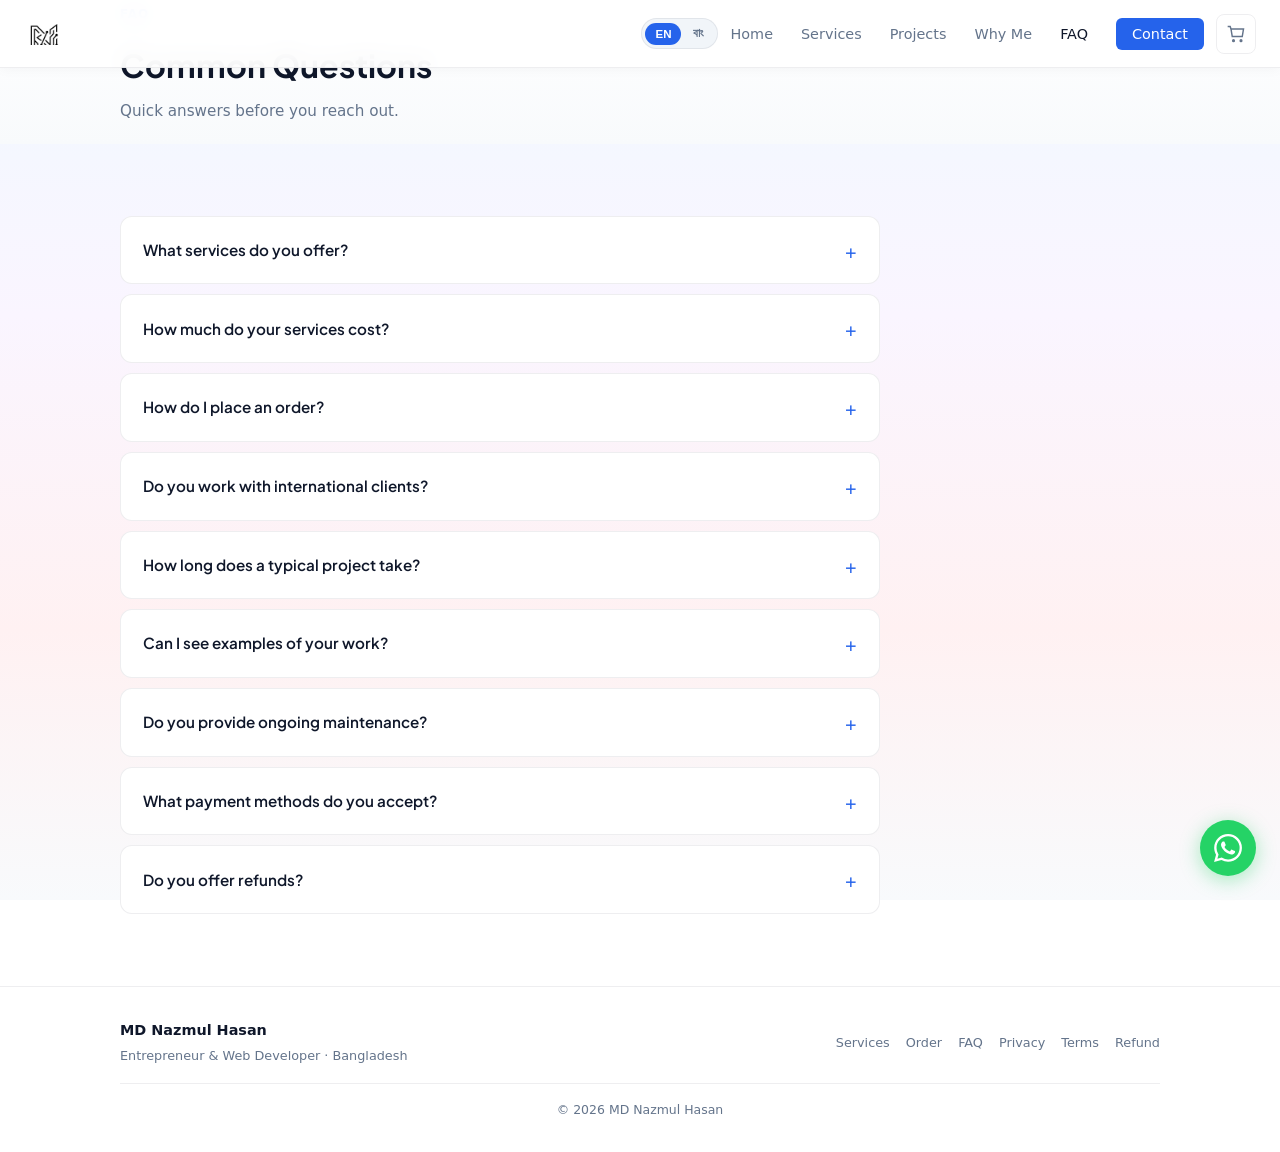
==== commit 9af00090: "Fix sitewide text clipping on mobile and desktop (perf57)" ====
--- a/faq.html
+++ b/faq.html
@@ -19,11 +19,9 @@
   <title>FAQ — MD Nazmul Hasan</title>
   <link rel="icon" type="image/png" href="assets/favicon.png" />
   <link rel="apple-touch-icon" href="assets/logo-icon.png" />
-  <script src="js/social-meta.js"></script>
-<link rel="preconnect" href="https://fonts.googleapis.com" />
-  <link rel="preconnect" href="https://fonts.gstatic.com" crossorigin />
-  <link href="https://fonts.googleapis.com/css2?family=Inter:wght@400;500;600;700&family=Plus+Jakarta+Sans:wght@500;600;700&display=swap" rel="stylesheet" />
-  <link rel="stylesheet" href="styles.css" />
+  <script src="js/social-meta.js" defer></script>
+  <script src="js/perf.js" defer></script>
+<link rel="stylesheet" href="styles.min.css?v=perf57" />
 </head>
 <body>
   <nav class="nav" id="site-nav"></nav>
@@ -40,7 +38,7 @@
         <div class="faq-list reveal">
           <details class="faq-item">
             <summary>What services do you offer?</summary>
-            <p>Web app development, SEO, website speed fixes, US &amp; BD payment gateways, Shopify setup, e-commerce store builds, US LLC formation, digital marketing, Meta Ads, content creation, AI automation, video editing, and Amazon business consulting. <a href="services.html">View all services →</a></p>
+            <p>Web development (React, WordPress, PHP Laravel), SEO, website speed, US business setup (LLC, EIN, ITIN, Mercury, Payoneer), payment gateways, e-commerce stores, digital marketing, AI automation, AI video, Amazon PPC &amp; SEO, and more — <strong><span data-service-count>31</span> services</strong> total. <a href="services.html">View all services →</a></p>
           </details>
           <details class="faq-item">
             <summary>How much do your services cost?</summary>
@@ -79,10 +77,9 @@
     </section>
   </main>
   <footer class="footer" id="site-footer"></footer>
-  <script src="js/i18n.js"></script>
-  <script src="js/cart.js"></script>
-  <script src="js/services-data.js"></script>
-  <script src="js/common.js"></script>
+  <script src="js/i18n.js" defer></script>
+  <script src="js/cart.js" defer></script>
+<script src="js/common.js" defer></script>
   <script>document.addEventListener('DOMContentLoaded', () => { renderNav('faq'); renderFooter(); });</script>
 </body>
 </html>
--- a/styles.min.css
+++ b/styles.min.css
@@ -0,0 +1 @@
+*,*::before,*::after{box-sizing:border-box;margin:0;padding:0;}:root{--bg:#f8fafc;--bg-card:#ffffff;--bg-soft:#f1f5f9;--text:#0f172a;--text-muted:#64748b;--accent:#2563eb;--accent-2:#7c3aed;--accent-3:#ec4899;--accent-glow:rgba(37,99,235,0.12);--accent-soft:rgba(37,99,235,0.08);--border:rgba(15,23,42,0.07);--shadow:0 4px 24px rgba(15,23,42,0.06);--shadow-lg:0 12px 40px rgba(15,23,42,0.1);--whatsapp:#25d366;--font:'Inter',system-ui,-apple-system,sans-serif;--font-display:'Plus Jakarta Sans',var(--font);--nav-h:68px;--radius:12px;}img,iframe,video{content-visibility:auto;}body{background:linear-gradient(180deg,#f0f9ff 0%,#faf5ff 35%,#fff1f2 70%,#f8fafc 100%);background-attachment:fixed;}html{scroll-behavior:auto;scroll-padding-top:var(--nav-h);overflow-x:clip;max-width:100%;overscroll-behavior-x:none;}html:focus-within{scroll-behavior:smooth;}body{font-family:system-ui,-apple-system,'Segoe UI',Roboto,'Helvetica Neue',Arial,var(--font),sans-serif;color:var(--text);line-height:1.6;font-size:16px;-webkit-font-smoothing:antialiased;overflow-x:clip;max-width:100%;overscroll-behavior-x:none;}main{width:100%;max-width:100%;overflow-x:clip;}.container{width:100%;max-width:1080px;margin-inline:auto;padding-inline:max(20px,env(safe-area-inset-left,0px)) max(20px,env(safe-area-inset-right,0px));box-sizing:border-box;}.nav{position:fixed;top:0;left:0;right:0;height:var(--nav-h);min-height:var(--nav-h);box-sizing:border-box;display:flex;align-items:center;gap:12px;padding:0 24px;background:rgba(255,255,255,0.92);backdrop-filter:blur(12px);border-bottom:1px solid var(--border);box-shadow:0 1px 12px rgba(15,23,42,0.04);z-index:100;}.nav-logo{font-weight:600;font-size:0.95rem;color:var(--text);text-decoration:none;display:flex;align-items:center;gap:10px;flex:1;min-width:0;}.nav-logo-mark{height:40px;width:40px;max-width:40px;flex-shrink:0;object-fit:contain;display:block;}.nav-logo-text{display:flex;flex-direction:column;min-width:0;}.nav-logo-name{font-family:var(--font-display);font-size:0.88rem;font-weight:600;white-space:nowrap;overflow:hidden;text-overflow:ellipsis;}.nav-logo-sub{font-size:0.65rem;color:var(--text-muted);letter-spacing:0.02em;}.lang-toggle{display:flex;align-items:center;gap:2px;margin-left:12px;flex-shrink:0;background:var(--bg-soft);border:1px solid var(--border);border-radius:999px;padding:3px;}.lang-toggle-btn{border:none;background:transparent;font-size:0.72rem;font-weight:600;padding:5px 10px;border-radius:999px;cursor:pointer;color:var(--text-muted);transition:background 0.2s,color 0.2s;}.lang-toggle-btn.active{background:var(--accent);color:#fff;}.lang-bn body,.lang-bn .hero__bio,.lang-bn .about-grid p,.lang-bn .section-desc{font-family:'Inter','Noto Sans Bengali',system-ui,sans-serif;}.hero__badge--expert{background:linear-gradient(135deg,#1e40af,#3b82f6);color:#fff;border:none;}.payment-policy-note{margin-top:20px;padding:16px 18px;background:rgba(37,99,235,0.07);border-radius:var(--radius);border-left:4px solid var(--accent);font-size:0.92rem;line-height:1.55;color:var(--text);}.nav-cart{position:relative;display:flex;align-items:center;justify-content:center;width:40px;height:40px;color:var(--text-muted);text-decoration:none;border:1px solid var(--border);border-radius:8px;flex-shrink:0;transition:border-color 0.2s,color 0.2s;}@media (min-width:641px){.nav-cart{order:3;}.nav-links{order:2;}.nav-toggle{order:4;}}.nav-cart:hover{border-color:var(--accent);color:var(--accent);}.nav-cart svg{width:20px;height:20px;}.nav-cart-badge{position:absolute;top:-6px;right:-6px;min-width:18px;height:18px;background:var(--accent);color:#fff;font-size:0.65rem;font-weight:700;border-radius:9px;display:flex;align-items:center;justify-content:center;padding:0 4px;}.nav-links a.active{color:var(--text);}.nav-links{display:flex;align-items:center;gap:28px;list-style:none;margin-left:auto;}.nav-links a{color:var(--text-muted);text-decoration:none;font-size:0.9rem;font-weight:500;transition:color 0.2s;}.nav-links a:hover{color:var(--text);}.nav-cta{background:var(--accent) !important;color:#fff !important;padding:8px 16px;border-radius:6px;}.nav-toggle{display:none;flex-direction:column;gap:5px;background:none;border:none;cursor:pointer;}.nav-toggle span{width:22px;height:2px;background:var(--text);}.hero{position:relative;overflow:visible;padding:var(--nav-h) 0 48px;background:linear-gradient(118deg,#ffffff 0%,#f0f7ff 38%,#faf5ff 72%,#fff5f8 100%);}.hero__backdrop{position:absolute;inset:0;z-index:0;pointer-events:none;background:radial-gradient(ellipse 52% 68% at 14% 42%,rgba(37,99,235,0.1) 0%,transparent 64%),radial-gradient(ellipse 48% 60% at 90% 32%,rgba(236,72,153,0.08) 0%,transparent 58%),radial-gradient(ellipse 36% 42% at 72% 78%,rgba(124,58,237,0.05) 0%,transparent 55%);}.hero__layout{position:relative;z-index:1;display:grid;grid-template-columns:minmax(0,1.1fr) minmax(0,0.9fr);gap:40px;align-items:start;}.hero__copy{position:relative;z-index:2;padding:0;}.hero__badges{display:flex;flex-wrap:wrap;gap:8px;margin-bottom:18px;}.hero__badge{font-size:0.72rem;font-weight:600;letter-spacing:0.04em;text-transform:uppercase;color:var(--text-muted);background:rgba(255,255,255,0.82);border:1px solid var(--border);padding:5px 11px;border-radius:20px;backdrop-filter:blur(6px);}.hero__badge--accent{color:var(--accent);background:var(--accent-soft);border-color:rgba(91,130,255,0.22);}.hero__title{font-family:var(--font-display);font-size:clamp(2.1rem,4.2vw,2.75rem);font-weight:700;line-height:1.12;margin-bottom:10px;letter-spacing:-0.03em;background:linear-gradient(135deg,#0f172a 18%,#2563eb 88%);-webkit-background-clip:text;-webkit-text-fill-color:transparent;background-clip:text;}.hero__resume{display:inline-block;font-family:var(--font);font-size:0.82rem;font-weight:600;letter-spacing:0;vertical-align:middle;margin-left:10px;padding:4px 11px;border-radius:6px;text-decoration:none;color:#0d9488 !important;-webkit-text-fill-color:#0d9488;background:rgba(13,148,136,0.1);border:1px solid rgba(13,148,136,0.25);transition:background 0.2s,border-color 0.2s,color 0.2s;}.hero__resume:hover{background:rgba(13,148,136,0.16);border-color:rgba(13,148,136,0.45);color:#0f766e !important;-webkit-text-fill-color:#0f766e;}.hero__tagline{font-family:var(--font-display);font-size:1.15rem;font-weight:600;color:var(--text);margin-bottom:14px;line-height:1.4;}.skill-pills{display:flex;flex-wrap:wrap;gap:8px;margin-bottom:18px;}.pill{font-size:0.78rem;font-weight:500;color:var(--text-muted);background:var(--bg-card);border:1px solid var(--border);padding:6px 14px;border-radius:20px;transition:border-color 0.2s,color 0.2s;}.pill:hover{border-color:rgba(91,130,255,0.35);color:var(--text);}.hero__bio{font-size:1rem;color:var(--text-muted);max-width:500px;margin-bottom:28px;line-height:1.7;}.hero__actions{display:flex;gap:12px;flex-wrap:wrap;}.btn{display:inline-flex;align-items:center;padding:11px 22px;border-radius:6px;font-weight:600;font-size:0.9rem;text-decoration:none;transition:all 0.2s;}.btn-primary{background:var(--accent);color:#fff;}.btn-primary:hover{background:#3d6ae8;transform:translateY(-1px);}.btn-outline{border:1px solid var(--border);color:var(--text);}.btn-outline:hover{border-color:var(--accent);color:var(--accent);}.btn-whatsapp{background:var(--whatsapp);color:#fff;gap:8px;}.btn-whatsapp svg{width:18px;height:18px;}.btn-whatsapp:hover{background:#1ebe57;transform:translateY(-1px);}.btn-projects{background:linear-gradient(135deg,#0d9488 0%,#06b6d4 100%);color:#fff;border:none;}.btn-projects:hover{background:linear-gradient(135deg,#0f766e 0%,#0891b2 100%);transform:translateY(-1px);}.btn-sm{padding:8px 14px;font-size:0.8rem;}.btn-block{width:100%;justify-content:center;}.btn-about{background:#fff;color:#6d28d9;border:1.5px solid #c4b5fd;}.btn-about:hover{background:#f5f3ff;border-color:#8b5cf6;color:#5b21b6;}.btn-cart{background:linear-gradient(135deg,#059669 0%,#10b981 100%);color:#fff;border:none;box-shadow:0 2px 8px rgba(16,185,129,0.25);}.btn-cart:hover,.btn-cart.added{background:linear-gradient(135deg,#047857 0%,#059669 100%);color:#fff;transform:translateY(-1px);}.btn-ghost{background:transparent;color:var(--text-muted);border:none;}.btn-ghost:hover{color:var(--text);}.text-link{color:var(--accent);text-decoration:none;font-weight:500;}.text-link:hover{text-decoration:underline;}.hero__media{display:flex;justify-content:flex-end;align-items:flex-start;position:relative;z-index:1;}.hero__card{position:relative;width:100%;max-width:340px;margin-left:auto;padding:6px;border-radius:24px;background:#ffffff;border:none;box-shadow:0 16px 36px rgba(15,23,42,0.06);}.hero__frame{width:100%;aspect-ratio:3 / 4;border-radius:14px;overflow:hidden;display:flex;align-items:center;justify-content:center;background:#f8fafc;}.hero__img{display:block;width:100%;height:100%;object-fit:contain;object-position:center center;content-visibility:visible;}.hire-card,.hire-card-thumb,.hire-card-thumb img{content-visibility:visible;}.skill-app-logo,.project-app-logo{object-fit:contain !important;background:#fff;padding:4px;}@media (min-width:769px){.hero__bio{max-width:520px;}.hero__card{max-width:360px;padding:8px;border-radius:26px;}.hero__frame{border-radius:16px;}}.section{padding:72px 0;overflow:visible;}.section.about{overflow:visible;}.section-head{margin-bottom:40px;}.tag{display:inline-block;font-size:0.75rem;font-weight:600;letter-spacing:0.08em;text-transform:uppercase;color:var(--accent);margin-bottom:8px;}.section-head h2{font-family:var(--font-display);font-size:1.85rem;font-weight:700;line-height:1.3;letter-spacing:-0.02em;}.section-desc{color:var(--text-muted);margin-top:8px;font-size:0.95rem;}.about-grid{display:flex;flex-direction:column;gap:20px;margin-bottom:32px;overflow:visible;}.about-grid p{color:var(--text-muted);font-size:0.95rem;line-height:1.8;overflow:visible;max-width:100%;}.lang-bn .about-grid p{line-height:1.9;word-break:normal;overflow-wrap:anywhere;}.about-grid strong{color:var(--text);}.stats{display:grid;grid-template-columns:repeat(4,1fr);gap:16px;}.stat-card{background:var(--bg-card);border:1px solid var(--border);border-radius:var(--radius);padding:20px;text-align:center;box-shadow:var(--shadow);transition:border-color 0.2s,transform 0.2s,box-shadow 0.2s;}.stat-card:nth-child(1){border-top:3px solid #2563eb;}.stat-card:nth-child(2){border-top:3px solid #7c3aed;}.stat-card:nth-child(3){border-top:3px solid #ec4899;}.stat-card:nth-child(4){border-top:3px solid #10b981;}.stat-card:hover{border-color:rgba(91,130,255,0.25);transform:translateY(-2px);}.stat-num{display:block;font-size:1.5rem;font-weight:700;color:var(--accent);}.stat-label{font-size:0.75rem;color:var(--text-muted);text-transform:uppercase;letter-spacing:0.04em;}.services{background:var(--bg-soft);}.services-grid{display:grid;grid-template-columns:repeat(2,1fr);gap:20px;}.services-grid--3{grid-template-columns:repeat(3,1fr);}.service-card{background:var(--bg-card);border:1px solid var(--border);border-radius:var(--radius);padding:28px;transition:border-color 0.2s,transform 0.2s;}.service-card:hover{border-color:rgba(79,124,255,0.35);transform:translateY(-2px);}.service-icon{width:44px;height:44px;display:flex;align-items:center;justify-content:center;background:var(--accent-soft);border-radius:10px;margin-bottom:14px;color:var(--accent);}.service-icon svg{width:22px;height:22px;}.service-card h3{font-size:1.1rem;font-weight:600;margin-bottom:8px;}.service-card>p{color:var(--text-muted);font-size:0.9rem;margin-bottom:16px;}.service-card ul{list-style:none;display:flex;flex-direction:column;gap:8px;}.service-card li{font-size:0.85rem;color:var(--text-muted);padding-left:16px;position:relative;}.service-card li::before{content:'';position:absolute;left:0;top:8px;width:5px;height:5px;border-radius:50%;background:var(--accent);}.hire{background:var(--bg);}.hire-grid{display:grid;grid-template-columns:repeat(3,1fr);gap:20px;}.service-sections{display:flex;flex-direction:column;gap:48px;}.service-section{padding-bottom:8px;}.service-section-head{display:flex;flex-wrap:wrap;align-items:baseline;gap:10px 14px;margin-bottom:18px;padding-bottom:12px;border-bottom:1px solid var(--border);}.service-section-tag{display:inline-block;font-size:0.68rem;font-weight:700;letter-spacing:0.08em;text-transform:uppercase;color:var(--accent);background:var(--accent-soft);padding:4px 10px;border-radius:20px;}.service-section-head h2{font-size:1.3rem;font-weight:700;margin:0;flex:1;min-width:160px;}.service-section-count{font-size:0.78rem;color:var(--text-muted);font-weight:500;}.service-repos{margin-top:40px;padding:24px 28px;background:var(--bg-card);border:1px solid var(--border);border-radius:var(--radius);box-shadow:var(--shadow);}.service-repos h2{display:flex;align-items:center;gap:10px;font-size:1.05rem;font-weight:700;margin-bottom:14px;padding-bottom:12px;border-bottom:1px solid var(--border);}.service-repos-icon{width:18px;height:18px;color:var(--text-muted);flex-shrink:0;}.service-repos-list{list-style:disc;padding-left:1.35rem;display:flex;flex-direction:column;gap:8px;}.service-repos-list a{color:var(--accent);text-decoration:none;font-size:0.92rem;font-weight:500;}.service-repos-list a:hover{text-decoration:underline;}.service-repos-desc{font-size:0.88rem;color:var(--text-muted);margin-bottom:14px;}.service-repos-list li{display:flex;flex-wrap:wrap;align-items:baseline;gap:8px;}.service-repos-repo{font-size:0.78rem;color:var(--text-muted);font-family:ui-monospace,'Cascadia Code',monospace;}.hire-card-github,.service-github-meta{font-size:0.75rem;color:var(--text-muted);margin-bottom:8px;}.service-github-link{color:var(--accent);text-decoration:none;font-weight:600;font-family:ui-monospace,'Cascadia Code',monospace;}.service-github-link:hover{text-decoration:underline;}.hire-grid--page{display:grid;grid-template-columns:repeat(3,1fr);gap:20px;}.services-page-section{background:var(--bg);}.hire-card{background:var(--bg-card);border:1px solid var(--border);border-radius:var(--radius);padding:0;display:flex;flex-direction:column;overflow:hidden;box-shadow:var(--shadow);transition:border-color 0.2s,transform 0.2s,box-shadow 0.2s;}.hire-card .hire-card-footer{padding:16px 20px 20px;margin-top:auto;}.hire-card--link{text-decoration:none;color:inherit;cursor:pointer;}.hire-card:hover,.hire-card--link:hover{border-color:rgba(37,99,235,0.35);transform:translateY(-3px);box-shadow:var(--shadow-lg);}.hire-card-icon{display:flex;align-items:center;justify-content:center;height:120px;background:linear-gradient(135deg,var(--bg-soft) 0%,rgba(79,124,255,0.08) 100%);border-bottom:1px solid var(--border);color:var(--accent);}.hire-card-icon svg{width:48px;height:48px;}.hire-card h3{font-size:1.05rem;font-weight:600;padding:18px 20px 0;margin-bottom:8px;}.hire-card-provider{font-size:0.8rem;color:var(--accent);padding:0 20px 6px;}.hire-card-desc{font-size:0.88rem;color:var(--text-muted);line-height:1.55;padding:0 20px 8px;flex:0 1 auto;display:-webkit-box;-webkit-line-clamp:3;-webkit-box-orient:vertical;overflow:hidden;}.service-provider{font-size:0.95rem;color:var(--accent);margin-bottom:10px;}.hire-card-footer{display:flex;flex-direction:column;gap:12px;padding:18px 20px 20px;margin-top:auto;}.hire-price{font-size:0.85rem;color:var(--text-muted);}.hire-price strong{font-size:1.35rem;font-weight:700;color:var(--text);}.btn-hire{display:inline-flex;align-items:center;justify-content:center;gap:8px;width:100%;padding:11px 16px;background:#25d366;color:#fff;font-size:0.88rem;font-weight:600;text-decoration:none;border-radius:6px;transition:background 0.2s,transform 0.2s;}.btn-hire svg{width:18px;height:18px;flex-shrink:0;}.btn-hire:hover{background:#1ebe57;transform:translateY(-1px);}.ventures-grid{display:grid;grid-template-columns:repeat(3,1fr);gap:20px;}.venture-card{background:var(--bg-card);border:1px solid var(--border);border-radius:var(--radius);padding:24px;}.venture-card h3{font-size:1.05rem;font-weight:600;margin-bottom:6px;}.venture-tag{display:inline-block;font-size:0.7rem;font-weight:600;color:var(--accent);background:var(--accent-soft);padding:3px 8px;border-radius:4px;margin-bottom:12px;}.venture-card p{font-size:0.88rem;color:var(--text-muted);line-height:1.65;}.venture-card a{color:var(--accent);text-decoration:none;}.venture-card a:hover{text-decoration:underline;}.projects-grid{display:grid;grid-template-columns:repeat(2,1fr);gap:20px;}.project-card{background:var(--bg-card);border:1px solid var(--border);border-radius:var(--radius);padding:24px;text-decoration:none;color:inherit;box-shadow:var(--shadow);transition:border-color 0.2s,transform 0.2s,box-shadow 0.2s;display:block;}.project-card:hover{border-color:rgba(37,99,235,0.35);transform:translateY(-2px);box-shadow:var(--shadow-lg);}.project-owner{display:inline-block;font-size:0.72rem;font-weight:700;text-transform:uppercase;letter-spacing:0.06em;color:#0d9488;background:rgba(13,148,136,0.1);padding:4px 10px;border-radius:20px;margin-bottom:8px;}.project-card-icon{width:44px;height:44px;border-radius:10px;background:var(--accent-soft);color:var(--accent);display:flex;align-items:center;justify-content:center;margin-bottom:12px;}.project-card-icon svg{width:22px;height:22px;}.project-top{display:inline-block;font-size:0.68rem;font-weight:700;text-transform:uppercase;letter-spacing:0.06em;padding:4px 8px;border-radius:4px;margin-bottom:12px;}.project-top--us{background:#1e3a5f;color:#fff;}.project-top--teal{background:linear-gradient(135deg,#0d9488,#06b6d4);color:#fff;}.project-top--pink{background:#f472b6;color:#fff;}.project-top--gold{background:#c9a962;color:#1a1200;}.project-top--rose{background:linear-gradient(135deg,#e11d48,#f43f5e);color:#fff;}.project-top--store{background:#e91e63;color:#fff;}.project-top--theme{background:#4f46e5;color:#fff;margin-right:6px;}.project-top--premium{background:linear-gradient(135deg,#b45309,#f59e0b);color:#1a1200;margin-right:6px;}.project-badge-premium{display:inline-flex;align-items:center;gap:4px;font-size:0.72rem;font-weight:700;letter-spacing:0.04em;text-transform:uppercase;padding:6px 12px;border-radius:6px;margin-bottom:10px;background:linear-gradient(135deg,#b45309 0%,#f59e0b 50%,#d97706 100%);color:#1a1200;box-shadow:0 2px 8px rgba(180,83,9,0.25);}.project-card--static{cursor:default;}.project-card--static:hover{transform:none;}.project-visit-btn{margin-top:12px;width:100%;justify-content:center;}.project-categories{display:grid;grid-template-columns:repeat(4,1fr);gap:8px;margin:14px 0 4px;}.project-category{border-radius:8px;overflow:hidden;border:1px solid var(--border);background:var(--bg-soft);}.project-category img{width:100%;aspect-ratio:16 / 10;object-fit:cover;display:block;}.project-category span{display:block;font-size:0.62rem;font-weight:600;padding:4px 6px;text-align:center;color:var(--text-muted);line-height:1.2;}.zuomio-detail{margin-top:28px;padding:28px;background:var(--bg-card);border:1px solid var(--border);border-radius:var(--radius);box-shadow:var(--shadow);}.zuomio-detail h2{font-size:1.35rem;margin-bottom:8px;}.zuomio-detail-lead{color:var(--text-muted);margin-bottom:18px;line-height:1.65;}.zuomio-detail-grid{display:grid;grid-template-columns:repeat(4,1fr);gap:12px;margin-bottom:18px;}.zuomio-detail-grid .project-category span{font-size:0.72rem;}.zuomio-detail-actions{display:flex;flex-wrap:wrap;gap:10px;}.project-card h3{font-size:1.05rem;font-weight:600;margin-bottom:8px;}.project-card p{font-size:0.88rem;color:var(--text-muted);line-height:1.6;}.project-link{display:inline-block;margin-top:12px;font-size:0.85rem;font-weight:600;color:var(--accent);}.project-thumb-wrap{height:140px;overflow:hidden;border-radius:6px;margin-bottom:12px;}.project-thumb-wrap img{width:100%;height:100%;object-fit:cover;}.why-hire{background:var(--bg-soft);}.blog-card{display:grid;grid-template-columns:0.95fr 1.05fr;gap:0;background:var(--bg-card);border:1px solid var(--border);border-radius:16px;overflow:hidden;}.blog-image{position:relative;min-height:320px;}.blog-image img{width:100%;height:100%;object-fit:cover;display:block;}.blog-image-badge{position:absolute;bottom:16px;left:16px;font-size:0.72rem;font-weight:700;text-transform:uppercase;letter-spacing:0.06em;color:#fff;background:rgba(91,130,255,0.9);backdrop-filter:blur(8px);padding:6px 12px;border-radius:6px;}.blog-content{padding:36px 32px;display:flex;flex-direction:column;gap:14px;}.blog-meta{font-size:0.78rem;font-weight:500;color:var(--accent);text-transform:uppercase;letter-spacing:0.04em;}.blog-content h3{font-family:var(--font-display);font-size:1.35rem;font-weight:700;line-height:1.35;letter-spacing:-0.02em;}.blog-content>p{font-size:0.92rem;color:var(--text-muted);line-height:1.75;}.blog-content strong{color:var(--text);}.blog-highlights{list-style:none;display:flex;flex-direction:column;gap:12px;margin:4px 0 8px;}.blog-highlights li{padding:12px 14px;background:var(--bg-soft);border:1px solid var(--border);border-radius:8px;}.blog-highlights strong{display:block;font-size:0.88rem;margin-bottom:2px;}.blog-highlights span{font-size:0.82rem;color:var(--text-muted);line-height:1.5;}.blog-content .btn-primary{align-self:flex-start;margin-top:4px;}.faq{background:var(--bg);}.faq-list{display:flex;flex-direction:column;gap:10px;max-width:760px;}.faq-item{background:var(--bg-card);border:1px solid var(--border);border-radius:var(--radius);overflow:hidden;transition:border-color 0.2s;}.faq-item[open]{border-color:rgba(91,130,255,0.3);}.faq-item summary{padding:18px 22px;font-family:var(--font-display);font-size:0.95rem;font-weight:600;cursor:pointer;list-style:none;display:flex;align-items:center;justify-content:space-between;gap:12px;transition:color 0.2s;}.faq-item summary::-webkit-details-marker{display:none;}.faq-item summary::after{content:'+';font-size:1.2rem;font-weight:400;color:var(--accent);flex-shrink:0;transition:transform 0.2s;}.faq-item[open] summary::after{content:'−';}.faq-item summary:hover{color:var(--accent);}.faq-item p{padding:0 22px 18px;font-size:0.9rem;color:var(--text-muted);line-height:1.7;}.faq-item a{color:var(--accent);text-decoration:none;}.faq-item a:hover{text-decoration:underline;}.contact-box{background:var(--bg-card);border:1px solid var(--border);border-radius:12px;padding:48px 32px;text-align:center;box-shadow:var(--shadow);}.contact-box h2{font-size:1.6rem;font-weight:700;margin-bottom:8px;}.contact-box>p{color:var(--text-muted);margin-bottom:32px;}.contact-grid{display:grid;grid-template-columns:repeat(auto-fit,minmax(180px,1fr));gap:12px;text-align:left;}.contact-item{display:flex;align-items:flex-start;gap:12px;background:var(--bg-soft);border:1px solid var(--border);border-radius:8px;padding:16px;text-decoration:none;color:var(--text);transition:border-color 0.2s;}.contact-item:hover{border-color:var(--accent);}.contact-item--whatsapp:hover{border-color:var(--whatsapp);}.contact-item--whatsapp .contact-label{color:var(--whatsapp);}.contact-item--whatsapp .contact-icon{color:var(--whatsapp);}.contact-item--github:hover{border-color:#475569;}.contact-item--github .contact-label{color:#475569;}.contact-item--github .contact-icon{color:#475569;}.contact-item--resume:hover{border-color:#3b82f6;}.contact-item--resume .contact-label{color:#2563eb;}.contact-item--resume .contact-icon{color:#2563eb;}.contact-icon{width:20px;height:20px;flex-shrink:0;color:var(--accent);margin-top:2px;}.contact-label{display:block;font-size:0.7rem;font-weight:600;text-transform:uppercase;letter-spacing:0.06em;color:var(--accent);margin-bottom:4px;}.contact-item span:last-child{font-size:0.85rem;color:var(--text-muted);word-break:break-all;}.ventures-grid{grid-template-columns:repeat(auto-fit,minmax(200px,1fr));}.page-hero{padding:calc(var(--nav-h)+40px) 0 32px;background:linear-gradient(180deg,#ffffff 0%,var(--bg) 100%);width:100%;max-width:100%;overflow-x:visible;}.page-hero--compact{padding-bottom:20px;}.page-hero h1{font-family:var(--font-display);font-size:2rem;font-weight:700;margin:8px 0;margin-inline:0;padding-inline:0;max-width:100%;overflow:visible;}.page-hero p{color:var(--text-muted);font-size:0.95rem;max-width:100%;overflow:visible;}.page-hero .tag,.page-pad h1,.page-pad h2,.section-head h2{max-width:100%;overflow:visible;}.page-pad{padding:calc(var(--nav-h)+40px) 0 60px;}.skills-showcase{background:var(--bg-soft);}.skills-grid{display:grid;grid-template-columns:repeat(5,minmax(0,1fr));gap:12px;}.skill-showcase-card{display:flex;flex-direction:column;gap:10px;background:var(--bg-card);border:1px solid var(--border);border-radius:var(--radius);padding:14px 16px;min-width:0;align-items:flex-start;}.skill-showcase-icon{width:52px;height:52px;flex-shrink:0;border-radius:10px;overflow:hidden;background:var(--bg-soft);border:1px solid var(--border);}.skill-showcase-icon img{width:100%;height:100%;object-fit:cover;}.skill-showcase-icon--svg{display:flex;align-items:center;justify-content:center;color:var(--accent);}.skill-showcase-icon--svg svg{width:36px;height:36px;}.linkedin-embed-section{margin-top:32px;padding-top:28px;border-top:1px solid var(--border);text-align:center;}.linkedin-embed-title{font-family:var(--font-display);font-size:1.1rem;font-weight:600;color:var(--text);margin-bottom:20px;}.linkedin-embed-grid{display:grid;grid-template-columns:repeat(2,minmax(0,1fr));gap:28px;align-items:start;text-align:center;}.linkedin-embed-item{min-width:0;}.linkedin-embed-subtitle{font-family:var(--font-display);font-size:0.95rem;font-weight:600;color:var(--text);margin-bottom:6px;}.linkedin-embed-desc{font-size:0.85rem;color:var(--text-muted);margin-bottom:16px;}.linkedin-embed-wrap{display:flex;justify-content:center;margin:0 auto;max-width:504px;}.linkedin-embed-wrap iframe{width:100%;max-width:504px;min-height:500px;border:1px solid var(--border);border-radius:12px;background:#fff;box-shadow:var(--shadow);}.linkedin-load-btn{display:inline-flex;align-items:center;gap:10px;padding:16px 28px;border:1px solid var(--border);border-radius:12px;background:var(--bg-card);color:var(--text);font-size:0.95rem;font-weight:600;cursor:pointer;box-shadow:var(--shadow);transition:border-color 0.2s,transform 0.2s;}.linkedin-load-btn:hover{border-color:rgba(37,99,235,0.35);transform:translateY(-1px);}.hire-card-thumb picture,.hire-card-thumb img{display:block;width:100%;height:100%;object-fit:cover;}.skill-showcase-card h3{font-size:0.95rem;font-weight:600;margin-bottom:4px;}.skill-showcase-card p{font-size:0.8rem;color:var(--text-muted);line-height:1.5;}.skill-showcase-card a:not(.skill-action-btn){color:var(--accent);text-decoration:none;}a.skill-action-btn--github,a.skill-action-btn--github:hover,a.skill-action-btn--github:visited,a.skill-action-btn--github:active,a.btn-github,a.btn-github:hover,a.btn-github:visited,a.btn-github:active{background:#181717 !important;color:#ffffff !important;border-color:#181717 !important;}a.skill-action-btn--github:hover,a.btn-github:hover{background:#333333 !important;border-color:#333333 !important;}.skill-showcase-card--link{text-decoration:none;color:inherit;transition:border-color 0.2s,box-shadow 0.2s,transform 0.2s;}.skill-showcase-card--link:hover{border-color:rgba(37,99,235,0.3);box-shadow:var(--shadow-lg);transform:translateY(-2px);}.skill-showcase-icon--stores{background:linear-gradient(135deg,rgba(13,148,136,0.12),rgba(37,99,235,0.12));color:#0d9488;}.skill-link{display:inline-block;margin-top:10px;font-size:0.85rem;font-weight:600;color:var(--accent);}.skill-actions{display:flex;flex-wrap:wrap;gap:6px;margin-top:10px;}.skill-action-btn{display:inline-flex;align-items:center;justify-content:center;padding:5px 10px;border-radius:6px;font-size:0.72rem;font-weight:600;text-decoration:none;border:1px solid var(--border);transition:background 0.2s,border-color 0.2s,color 0.2s;}.skill-action-btn--github{background:#181717;color:#fff;border-color:#181717;}.skill-action-btn--github:hover{background:#333;border-color:#333;color:#fff;}.skill-action-btn--download{background:rgba(37,99,235,0.08);color:var(--accent);border-color:rgba(37,99,235,0.25);}.skill-action-btn--download:hover{background:rgba(37,99,235,0.14);border-color:rgba(37,99,235,0.4);}.project-card-icon--solar{padding:4px;overflow:hidden;}.project-card-icon--solar img{width:100%;height:100%;object-fit:cover;border-radius:8px;}.project-card-icon img.project-app-logo{object-fit:contain;background:#fff;padding:4px;border-radius:8px;}.project-top--solar{background:linear-gradient(135deg,rgba(245,158,11,0.15),rgba(37,99,235,0.12));color:#b45309;}.project-card-actions{display:flex;flex-wrap:wrap;gap:8px;margin-top:auto;padding-top:12px;}.btn-outline{background:transparent;color:var(--text);border:1px solid var(--border);}.btn-outline:hover{border-color:var(--accent);color:var(--accent);}.btn-github{background:#181717;color:#fff;border:1px solid #181717;}.btn-github:hover{background:#333;border-color:#333;color:#fff;}.skill-badge{display:inline-block;margin-top:6px;font-size:0.62rem;font-weight:600;text-transform:uppercase;letter-spacing:0.04em;color:var(--text-muted);background:var(--bg-soft);padding:4px 8px;border-radius:4px;}.services-preview{background:var(--bg);}.section-cta{text-align:center;margin-top:32px;}.service-page{padding:calc(var(--nav-h)+48px) 0 60px;}.page-service #serviceContent{scroll-margin-top:var(--nav-h);}.service-page--product .service-product-grid{display:grid;grid-template-columns:minmax(0,1.05fr) minmax(0,0.95fr);gap:36px;align-items:start;margin-bottom:40px;}.service-product-info{padding-top:0;}.service-product-gallery{min-width:0;overflow:visible;}.service-product-gallery .service-hero-image{position:relative;width:100%;aspect-ratio:16 / 9;min-height:200px;border-radius:var(--radius);overflow:hidden;border:1px solid var(--border);box-shadow:var(--shadow-lg);isolation:isolate;contain:layout style paint;}.service-product-gallery .service-hero-image picture{display:block;position:absolute;inset:0;width:100%;height:100%;margin:0;}.service-product-gallery .service-hero-image img{width:100%;height:100%;object-fit:cover;object-position:center;display:block;content-visibility:visible;}.service-provider-card{display:flex;align-items:center;gap:14px;margin-top:16px;padding:14px 16px;background:var(--bg-card);border:1px solid var(--border);border-radius:var(--radius);}.service-provider-card .service-provider-photo-wrap{width:84px;height:84px;border-radius:50%;overflow:hidden;border:3px solid var(--accent);flex-shrink:0;background:var(--bg-card);box-shadow:0 4px 14px rgba(15,23,42,0.08);}.service-provider-photo{width:100%;height:100%;border-radius:50%;object-fit:contain;object-position:center center;background:#f8fafc;}.service-provider-kuet{display:inline-flex;margin-top:4px;margin-bottom:4px;font-size:0.65rem;max-width:100%;white-space:normal;text-align:left;line-height:1.35;}.service-provider-info{min-width:0;}.service-provider-name-row{display:flex;align-items:center;gap:6px;margin-bottom:2px;}.service-provider-name-row strong{font-size:0.95rem;line-height:1.2;}.verified-badge-wrap{flex-shrink:0;display:inline-flex;align-items:center;justify-content:center;line-height:0;margin-top:1px;}.verified-badge{display:block;width:22px;height:22px;object-fit:contain;vertical-align:middle;}.service-provider-card span{display:block;font-size:0.78rem;color:var(--text-muted);}.service-provider-meta{font-size:0.72rem !important;color:var(--accent) !important;margin-top:2px;font-weight:600;}.service-payment-policy{font-size:0.82rem;color:var(--text-muted);margin:0 0 12px;padding:10px 12px;background:rgba(37,99,235,0.06);border-radius:var(--radius-sm);border-left:3px solid var(--accent);}.service-product-info h1{font-family:var(--font-display);font-size:clamp(1.5rem,3vw,2rem);margin-bottom:10px;}.service-stats-row{display:flex;flex-wrap:wrap;align-items:center;gap:8px;margin:16px 0 20px;}.product-pricing-block{margin:18px 0 22px;padding-bottom:20px;border-bottom:1px solid var(--border);}.product-rating-row{display:flex;align-items:center;justify-content:space-between;gap:12px;flex-wrap:wrap;margin-bottom:14px;}.product-rating-left{display:flex;align-items:center;gap:8px;flex-wrap:wrap;}.product-stars{position:relative;display:inline-block;font-size:1.05rem;line-height:1;letter-spacing:2px;}.product-stars-base{color:#e5e7eb;}.product-stars-fill{position:absolute;left:0;top:0;overflow:hidden;color:#facc15;white-space:nowrap;}.product-rating-text{font-size:0.92rem;color:var(--text-muted);}.product-rating-text strong{color:var(--text);font-weight:700;}.product-sold-count{font-size:0.92rem;font-weight:600;color:#16a34a;white-space:nowrap;}.product-price-row{display:flex;align-items:baseline;gap:10px;flex-wrap:wrap;}.product-price-old{font-size:1rem;color:#9ca3af;text-decoration:line-through;}.product-price-sale{font-size:2rem;font-weight:800;color:#ef4444;line-height:1;letter-spacing:-0.02em;}.product-discount-badge{display:inline-flex;align-items:center;padding:4px 10px;border-radius:999px;background:#22c55e;color:#fff;font-size:0.82rem;font-weight:700;line-height:1.2;}.service-buy-card--inline{position:static;margin-top:8px;}.service-details-grid{display:grid;grid-template-columns:1fr 260px;gap:32px;margin-bottom:40px;align-items:start;}.service-trust-panel{display:flex;flex-direction:column;gap:12px;}.trust-stat{background:var(--bg-card);border:1px solid var(--border);border-radius:var(--radius);padding:16px;text-align:center;}.trust-stat strong{display:block;font-size:1.25rem;color:var(--accent);margin-bottom:4px;}.trust-stat span{font-size:0.78rem;color:var(--text-muted);text-transform:uppercase;letter-spacing:0.04em;}.service-related{margin-top:40px;}.service-related h3{font-family:var(--font-display);font-size:1.25rem;margin-bottom:20px;}.hire-grid--compact{grid-template-columns:repeat(4,1fr);}.reviews-social{display:flex;flex-wrap:wrap;align-items:center;gap:8px;}.breadcrumb{font-size:0.85rem;color:var(--text-muted);margin-bottom:24px;}.breadcrumb a{color:var(--accent);text-decoration:none;}.service-layout{display:grid;grid-template-columns:1fr 320px;gap:40px;align-items:start;}.service-page-tag{display:inline-block;font-size:0.72rem;font-weight:600;text-transform:uppercase;letter-spacing:0.06em;color:var(--accent);background:var(--accent-soft);padding:4px 10px;border-radius:4px;margin-bottom:12px;}.service-main h1{font-family:var(--font-display);font-size:2rem;font-weight:700;margin-bottom:16px;}.service-lead{font-size:0.95rem;color:var(--text-muted);line-height:1.75;margin-bottom:24px;}.service-main h3{font-size:1.1rem;font-weight:600;margin-bottom:12px;}.service-includes{list-style:none;display:flex;flex-direction:column;gap:8px;margin-bottom:20px;}.service-includes li{font-size:0.9rem;color:var(--text-muted);padding-left:18px;position:relative;}.service-includes li::before{content:'✓';position:absolute;left:0;color:var(--accent);font-weight:700;}.service-delivery{font-size:0.9rem;color:var(--text-muted);}.service-buy-card{position:sticky;top:calc(var(--nav-h)+20px);background:var(--bg-card);border:1px solid var(--border);border-radius:var(--radius);padding:24px;display:flex;flex-direction:column;gap:12px;}.service-buy-price{font-size:0.9rem;color:var(--text-muted);}.service-buy-price strong{font-size:2rem;color:var(--text);}.service-buy-note{font-size:0.8rem;color:var(--text-muted);line-height:1.5;}.service-reviews{margin-top:48px;padding-top:40px;border-top:1px solid var(--border);}.reviews-header{margin-bottom:24px;}.reviews-header h3{font-family:var(--font-display);font-size:1.35rem;margin-bottom:6px;}.reviews-social{font-size:0.88rem;color:var(--accent);font-weight:500;}.reviews-grid{display:grid;grid-template-columns:repeat(2,1fr);gap:14px;}.reviews-social .review-stars{color:#fbbf24;margin-right:6px;}.review-card{background:var(--bg-card);border:1px solid var(--border);border-radius:var(--radius);padding:16px;}.review-top{display:flex;align-items:center;gap:10px;margin-bottom:10px;}.review-avatar{width:36px;height:36px;border-radius:50%;background:var(--accent-soft);color:var(--accent);font-weight:700;font-size:0.85rem;display:flex;align-items:center;justify-content:center;flex-shrink:0;}.review-top strong{display:block;font-size:0.85rem;}.review-loc{font-size:0.72rem;color:var(--text-muted);}.review-stars{margin-left:auto;color:#fbbf24;font-size:0.75rem;letter-spacing:1px;}.review-text{font-size:0.84rem;color:var(--text-muted);line-height:1.6;}.review-verified{display:inline-block;margin-top:8px;font-size:0.68rem;font-weight:600;color:#34d399;text-transform:uppercase;letter-spacing:0.04em;}.hire-card h3 a{color:inherit;text-decoration:none;}.hire-card h3 a:hover{color:var(--accent);}.hire-card-actions{display:flex;flex-direction:row;flex-wrap:wrap;gap:8px;}.hire-card-actions .btn{flex:1 1 calc(50% - 4px);min-width:0;justify-content:center;text-align:center;}.service-tag-pill{font-size:0.72rem;font-weight:700;text-transform:uppercase;letter-spacing:0.06em;color:var(--accent);}.hire-card-link{display:block;text-decoration:none;color:inherit;flex:1;touch-action:manipulation;-webkit-user-drag:none;}.hire-card-thumb{position:relative;aspect-ratio:16 / 9;overflow:hidden;background:var(--bg-soft);}.hire-card-thumb img{width:100%;height:100%;object-fit:cover;transition:transform 0.3s;}.hire-card:hover .hire-card-thumb img{transform:scale(1.04);}.hire-card-thumb .service-tag-pill{position:absolute;top:10px;left:10px;background:rgba(255,255,255,0.95);padding:4px 10px;border-radius:4px;box-shadow:var(--shadow);z-index:2;}.svc-badge{position:absolute;top:10px;right:10px;z-index:2;font-size:0.68rem;font-weight:800;text-transform:uppercase;letter-spacing:0.05em;padding:5px 10px;border-radius:5px;color:#fff;}.svc-badge--popular{background:#ef4444;}.svc-badge--deal{background:#10b981;}.meta-pill{display:inline-flex;align-items:center;padding:3px 10px;border-radius:999px;font-size:0.78rem;font-weight:600;background:var(--bg-soft);color:var(--text-muted);border:1px solid var(--border);}.meta-pill--sold{background:#ecfdf5;color:#047857;border-color:#a7f3d0;}.meta-pill--clients{background:#eff6ff;color:#1d4ed8;border-color:#bfdbfe;}.hire-card-meta{display:flex;flex-wrap:wrap;align-items:center;gap:6px;padding:0 20px 4px;}.hire-card h3{padding:16px 20px 0;}.hire-card-desc{padding:0 20px;}.hire-card-icon{height:80px;}.service-gig-line{font-size:1.05rem;font-weight:500;color:var(--text-muted);margin-bottom:12px;line-height:1.55;overflow-wrap:anywhere;}.lang-bn .service-product-info .service-gig-line,.lang-bn .service-payment-policy,.lang-bn .service-buy-note{line-height:1.65;}.service-rating-row{display:flex;align-items:center;gap:10px;font-size:0.9rem;color:var(--text-muted);margin-bottom:20px;}.service-gig-block{background:var(--bg-soft);border:1px solid var(--border);border-radius:var(--radius);padding:20px;margin-bottom:24px;}.service-gig-block--about{background:linear-gradient(135deg,rgba(37,99,235,0.04) 0%,rgba(255,255,255,0.95) 55%);border:1px solid rgba(37,99,235,0.12);border-left:4px solid var(--accent);box-shadow:0 6px 20px rgba(37,99,235,0.06);}.service-about-heading{display:flex;align-items:center;gap:8px;font-size:1.02rem;margin-bottom:12px;color:var(--text);}.service-about-heading::before{content:'';width:8px;height:8px;border-radius:50%;background:var(--accent);flex-shrink:0;}.lang-bn .service-gig-block--about .service-lead,.lang-bn .service-gig-block--about .service-lead--preview{font-size:0.92rem;line-height:1.75;letter-spacing:0.01em;}.service-gig-block h3{font-size:1rem;margin-bottom:10px;}.service-main--compact .service-gig-block{padding:16px;margin-bottom:16px;}.service-lead--preview{margin-bottom:0;font-size:0.88rem;line-height:1.65;display:-webkit-box;-webkit-line-clamp:3;-webkit-box-orient:vertical;overflow:hidden;}.service-about-collapsible.is-expanded .service-lead--preview{-webkit-line-clamp:unset;display:block;}.service-lead-extra .service-lead{font-size:0.86rem;margin-bottom:0;margin-top:10px;}.service-see-more{margin-top:12px;padding:6px 14px;border:1px solid rgba(37,99,235,0.2);border-radius:999px;background:rgba(37,99,235,0.06);color:var(--accent);font-size:0.82rem;font-weight:600;cursor:pointer;transition:background 0.2s,border-color 0.2s;}.service-see-more:hover{background:rgba(37,99,235,0.12);border-color:rgba(37,99,235,0.35);}.service-see-more.is-open{background:rgba(37,99,235,0.1);}.service-includes--compact{font-size:0.86rem;gap:6px;}.service-includes--compact li{padding:8px 12px;}.service-delivery--compact{font-size:0.84rem;margin-top:12px;}.service-buy-thumb{width:100%;height:120px;object-fit:cover;border-radius:8px;margin-bottom:12px;}.review-nav{display:flex;gap:8px;}.review-nav-btn{width:36px;height:36px;border:1px solid var(--border);background:var(--bg-card);border-radius:50%;font-size:1.2rem;color:var(--accent);cursor:pointer;transition:background 0.2s;}.review-nav-btn:hover{background:var(--accent-soft);}.reviews-header{display:flex;justify-content:space-between;align-items:flex-start;gap:16px;margin-bottom:16px;}.review-carousel{overflow:hidden;border-radius:var(--radius);}.review-carousel-track{display:flex;transition:transform 0.5s ease;}.review-card--slide{width:100%;flex-shrink:0;}.review-dots{display:flex;justify-content:center;gap:6px;margin-top:14px;}.review-dot{width:8px;height:8px;border-radius:50%;border:none;background:var(--border);cursor:pointer;padding:0;transition:background 0.2s,width 0.2s;}.review-dot.active{background:var(--accent);width:24px;border-radius:4px;}.order-empty{text-align:center;padding:48px 20px;}.order-empty h2{margin-bottom:8px;}.order-empty p{color:var(--text-muted);margin-bottom:20px;}.order-layout{display:grid;grid-template-columns:1fr 340px;gap:32px;align-items:start;}.order-items h2{font-family:var(--font-display);font-size:1.35rem;margin-bottom:20px;}.order-item{display:grid;grid-template-columns:72px 1fr auto auto auto;gap:16px;align-items:center;padding:16px;background:var(--bg-card);border:1px solid var(--border);border-radius:var(--radius);margin-bottom:10px;}.order-item-thumb{width:72px;height:48px;object-fit:cover;border-radius:8px;border:1px solid var(--border);}.order-item-info strong{display:block;font-size:0.92rem;}.order-item-info span{font-size:0.8rem;color:var(--text-muted);}.order-item-qty{display:flex;align-items:center;gap:10px;}.qty-btn{width:28px;height:28px;border:1px solid var(--border);background:var(--bg-soft);color:var(--text);border-radius:6px;cursor:pointer;font-size:1rem;}.qty-btn:hover{border-color:var(--accent);}.order-item-total{font-weight:600;min-width:50px;text-align:right;}.order-remove{background:none;border:none;color:var(--text-muted);font-size:1.4rem;cursor:pointer;line-height:1;}.order-remove:hover{color:#f87171;}.order-summary{position:sticky;top:calc(var(--nav-h)+20px);background:var(--bg-card);border:1px solid var(--border);border-radius:var(--radius);padding:24px;}.order-summary h3{font-size:1.1rem;margin-bottom:16px;}.order-summary-row{display:flex;justify-content:space-between;font-size:0.9rem;color:var(--text-muted);margin-bottom:8px;}.order-summary-total{font-size:1rem;color:var(--text);padding-top:12px;border-top:1px solid var(--border);margin-bottom:16px;}.order-note{font-size:0.78rem;color:var(--text-muted);margin-bottom:16px;line-height:1.5;}.policy-page{padding:calc(var(--nav-h)+40px) 0 60px;}.policy-page h1{font-family:var(--font-display);font-size:2rem;margin-bottom:8px;}.policy-updated{font-size:0.85rem;color:var(--text-muted);margin-bottom:32px;}.policy-page h2{font-size:1.15rem;margin:24px 0 10px;}.policy-page p{font-size:0.92rem;color:var(--text-muted);line-height:1.75;max-width:720px;}.policy-page a{color:var(--accent);}.footer{padding:32px 0;border-top:1px solid var(--border);}.footer-grid{display:grid;grid-template-columns:1fr auto;gap:16px;align-items:center;}.footer-brand strong{display:block;font-size:0.9rem;margin-bottom:4px;}.footer-brand p{font-size:0.8rem;color:var(--text-muted);}.footer-links{display:flex;flex-wrap:wrap;gap:16px;}.footer-links a{font-size:0.8rem;color:var(--text-muted);text-decoration:none;}.footer-links a:hover{color:var(--accent);}.footer-copy{grid-column:1 / -1;font-size:0.78rem;color:var(--text-muted);text-align:center;padding-top:16px;border-top:1px solid var(--border);}.payment-section{background:var(--bg-soft);}.payment-grid{display:grid;grid-template-columns:1fr 1fr;gap:20px;}.payment-group{background:var(--bg-card);border:1px solid var(--border);border-radius:var(--radius);padding:24px;box-shadow:var(--shadow);}.payment-group h3{font-size:1rem;font-weight:600;margin-bottom:16px;display:flex;align-items:center;gap:8px;}.payment-group h3 svg{width:20px;height:20px;color:var(--accent);}.payment-group-note{font-size:0.82rem;color:var(--text-muted);margin:-8px 0 14px;line-height:1.5;}.payment-group-note a{color:var(--accent);font-weight:600;text-decoration:none;}.payment-group-note a:hover{text-decoration:underline;}.payment-chips{display:flex;flex-wrap:wrap;gap:10px;}.payment-chip{display:flex;align-items:center;gap:8px;font-size:0.82rem;font-weight:500;color:var(--text);background:var(--bg-soft);border:1px solid var(--border);padding:8px 14px;border-radius:8px;}.payment-chip-icon{width:24px;height:24px;border-radius:6px;display:flex;align-items:center;justify-content:center;font-size:0.65rem;font-weight:800;color:#fff;}.payment-chip-icon--bkash{background:#e2136e;}.payment-chip-icon--nagad{background:#f69220;}.payment-chip-icon--rocket{background:#8b2f8b;}.payment-chip-icon--upay{background:#0066b3;}.payment-chip-icon--bank{background:#334155;}.payment-chip-icon--binance{background:#f0b90b;color:#1e2329;}.payment-chip-icon--redot{background:#ff4d4f;}.payment-chip--logo{padding:0;border:none;background:transparent;line-height:0;}.payment-logo{height:46px;width:auto;max-width:190px;border-radius:8px;flex-shrink:0;display:block;object-fit:contain;object-position:left center;}.payment-logo--square{height:46px;width:46px;max-width:46px;object-fit:contain;}.payment-logo--wide{height:46px;max-width:200px;}.payment-logo--upay{max-height:46px;padding:4px 0;}.payment-logo-wrap--binance{background:transparent;padding:0;border-radius:10px;overflow:hidden;line-height:0;}.payment-logo-wrap--bank{border:1px solid var(--border);border-radius:10px;overflow:hidden;line-height:0;background:#fff;box-shadow:0 1px 3px rgba(15,23,42,0.06);}.payment-logo--binance{height:46px;width:auto;max-width:130px;border-radius:10px;display:block;}.payment-logo--bank{height:46px;width:120px;max-width:120px;object-fit:contain;display:block;}.payment-number{font-size:0.88rem;color:var(--text-muted);margin-bottom:14px;}.payment-number a{color:var(--accent);font-weight:600;text-decoration:none;}.payment-number a:hover{text-decoration:underline;}.cart-toast{position:fixed;bottom:88px;left:50%;transform:translateX(-50%) translateY(12px);background:#0f172a;color:#fff;padding:12px 20px;border-radius:8px;font-size:0.88rem;font-weight:500;z-index:200;opacity:0;pointer-events:none;transition:opacity 0.25s,transform 0.25s;box-shadow:0 8px 24px rgba(15,23,42,0.2);}.cart-toast.visible{opacity:1;transform:translateX(-50%) translateY(0);}.cart-toast--error{background:#dc2626;}.project-card-icon--blue{color:#2563eb;background:rgba(37,99,235,0.1);}.project-top--blue{background:linear-gradient(135deg,#2563eb,#3b82f6);color:#fff;}.project-card-icon--teal{color:#0d9488;background:rgba(13,148,136,0.1);}.project-card-icon--pink{color:#db2777;background:rgba(219,39,119,0.1);}.project-card-icon--gold{color:#b45309;background:rgba(180,83,9,0.1);}.project-card-icon--rose{color:#e11d48;background:rgba(225,29,72,0.1);}.project-card-icon--leather{color:#92400e;background:rgba(146,64,14,0.1);}.reveal{opacity:0;transform:translateY(16px);transition:opacity 0.5s ease,transform 0.5s ease;}.reveal.visible{opacity:1;transform:translateY(0);}.whatsapp-float{position:fixed;bottom:24px;right:24px;width:56px;height:56px;background:var(--whatsapp);color:#fff;border-radius:50%;display:flex;align-items:center;justify-content:center;box-shadow:0 4px 20px rgba(37,211,102,0.4);z-index:90;transition:transform 0.2s,box-shadow 0.2s;text-decoration:none;}.whatsapp-float svg{width:28px;height:28px;}.whatsapp-float:hover{transform:scale(1.08);box-shadow:0 6px 28px rgba(37,211,102,0.5);}@media (max-width:1200px){.skills-grid{grid-template-columns:repeat(3,minmax(0,1fr));}}@media (max-width:900px){.services-grid,.services-grid--3,.hire-grid,.ventures-grid,.stats{grid-template-columns:1fr 1fr;}.skills-grid{grid-template-columns:repeat(2,minmax(0,1fr));}}@media (max-width:768px){:root{--nav-h:64px;}.container{padding-inline:max(16px,env(safe-area-inset-left,0px)) max(16px,env(safe-area-inset-right,0px));}.nav{padding:0 16px;}.nav-logo-sub{display:none;}.hero{padding:var(--nav-h) 0 36px;background:radial-gradient(circle at 50% 8%,rgba(255,255,255,0.85) 0%,transparent 50%),linear-gradient(180deg,#ffffff 0%,#f4f8ff 55%,#faf5ff 100%);}.hero__layout{grid-template-columns:1fr;gap:16px;}.nav-logo{flex:1;min-width:0;max-width:calc(100% - 168px);}.nav-logo-mark{height:36px;width:36px;max-width:36px;}.lang-toggle-btn{padding:4px 8px;font-size:0.65rem;}.hero__backdrop{background:radial-gradient(circle at 50% 12%,rgba(255,255,255,0.7) 0%,transparent 55%),radial-gradient(ellipse 75% 50% at 88% 8%,rgba(236,72,153,0.07) 0%,transparent 55%),radial-gradient(ellipse 70% 48% at 10% 20%,rgba(37,99,235,0.07) 0%,transparent 55%);}.hero__media{order:-1;justify-content:center;margin:0 auto 4px;width:auto;height:auto;flex-shrink:0;}.hero__card{width:min(280px,80vw);max-width:none;margin:0 auto;padding:0;border-radius:50%;aspect-ratio:1;display:flex;align-items:center;justify-content:center;background:#ffffff;border:none;overflow:hidden;box-shadow:0 12px 28px rgba(15,23,42,0.06);}.hero__frame{flex:1;width:100%;height:100%;min-width:0;min-height:0;aspect-ratio:1;border-radius:50%;overflow:hidden;display:block;background:transparent;}.hero__img{width:100%;height:100%;max-width:100%;max-height:100%;object-fit:cover;object-position:center 18%;}.hero__copy{max-width:100%;margin-top:0;padding-top:0;}.hero__badges{gap:6px;margin-bottom:12px;}.hero__title{font-size:1.75rem;line-height:1.3;margin-bottom:8px;}.hero__tagline{font-size:1rem;margin-bottom:12px;}.hero__badge{font-size:0.65rem;padding:4px 8px;}.skill-pills{gap:4px;margin-bottom:12px;}.pill{font-size:0.62rem;padding:3px 8px;border-radius:14px;}.linkedin-embed-grid{grid-template-columns:1fr;gap:32px;}.blog-card{grid-template-columns:1fr;}.blog-image{min-height:200px;max-height:220px;}.blog-content{padding:24px 20px;}.blog-content h3{font-size:1.15rem;}.blog-content .btn-primary{width:100%;justify-content:center;}.whatsapp-float{bottom:16px;right:16px;width:50px;height:50px;}.whatsapp-float svg{width:24px;height:24px;}.hero__bio{font-size:0.9rem;line-height:1.6;margin-bottom:20px;max-width:100%;}.hero__actions{display:grid;grid-template-columns:1fr 1fr;gap:10px;}.hero__actions .btn{justify-content:center;padding:10px 14px;font-size:0.82rem;}.hero__actions .btn-whatsapp{grid-column:1 / -1;}.nav-links{gap:12px;}.nav-links a{font-size:0.85rem;}.section{padding:48px 0;}.section-head h2{font-size:1.45rem;}.contact-box{padding:32px 20px;}.contact-grid{grid-template-columns:1fr;}}@media (max-width:1024px) and (min-width:769px){.hire-grid--page{grid-template-columns:repeat(2,1fr);}}@media (max-width:640px){.service-sections{gap:36px;}.service-section-head h2{font-size:1.15rem;}.nav-toggle{display:flex;}.payment-grid{grid-template-columns:1fr;}.nav-links{position:fixed;top:var(--nav-h);left:0;right:0;background:#ffffff;flex-direction:column;padding:20px;gap:16px;border-bottom:1px solid var(--border);transform:translateY(-120%);opacity:0;transition:transform 0.3s,opacity 0.3s;pointer-events:none;}.nav-links.open{transform:translateY(0);opacity:1;pointer-events:auto;}.services-grid,.services-grid--3,.hire-grid,.ventures-grid,.projects-grid,.stats{grid-template-columns:1fr;}.stat-card{padding:16px;}.service-card{padding:20px;}.hire-card-icon{height:70px;}.service-layout,.service-page--product .service-product-grid,.service-details-grid,.hire-grid--compact{grid-template-columns:1fr;}.service-page{padding-top:calc(var(--nav-h)+40px);}.service-page--product .service-product-grid{gap:24px;}.service-page .breadcrumb{scroll-margin-top:calc(var(--nav-h)+16px);}.service-product-gallery .service-hero-image{aspect-ratio:16 / 9;min-height:0;}.service-provider-card{margin-top:14px;}.services-preview .hire-grid,.services-page-section .hire-grid--page,.skills-showcase .skills-grid{display:flex;flex-direction:row;flex-wrap:nowrap;overflow-x:auto;-webkit-overflow-scrolling:touch;scroll-snap-type:none;gap:14px;grid-template-columns:unset;padding-bottom:10px;margin-inline:0;padding-inline:0;width:100%;max-width:100%;box-sizing:border-box;}.services-preview .hire-card,.services-page-section .hire-grid--page .hire-card,.skills-showcase .skill-showcase-card{flex:0 0 min(300px,88vw);scroll-snap-align:none;}.project-categories,.zuomio-detail-grid{grid-template-columns:repeat(2,1fr);}.hire-card .hire-card-footer{padding:12px 16px 16px;}.hire-card h3{padding:12px 16px 0;font-size:1rem;}.hire-card-provider,.hire-card-meta,.hire-card-desc{padding-left:16px;padding-right:16px;}.hire-card-meta{padding-bottom:2px;}.hire-price strong{font-size:1.2rem;}.order-layout,.reviews-grid{grid-template-columns:1fr;}.skill-showcase-card{flex-direction:column;}.order-item{grid-template-columns:1fr auto;grid-template-rows:auto auto;}.order-item-qty{grid-column:1;}.order-item-total{grid-column:2;grid-row:1;}.order-remove{grid-column:2;grid-row:2;}.footer-grid{grid-template-columns:1fr;text-align:center;}.footer-links{justify-content:center;}}
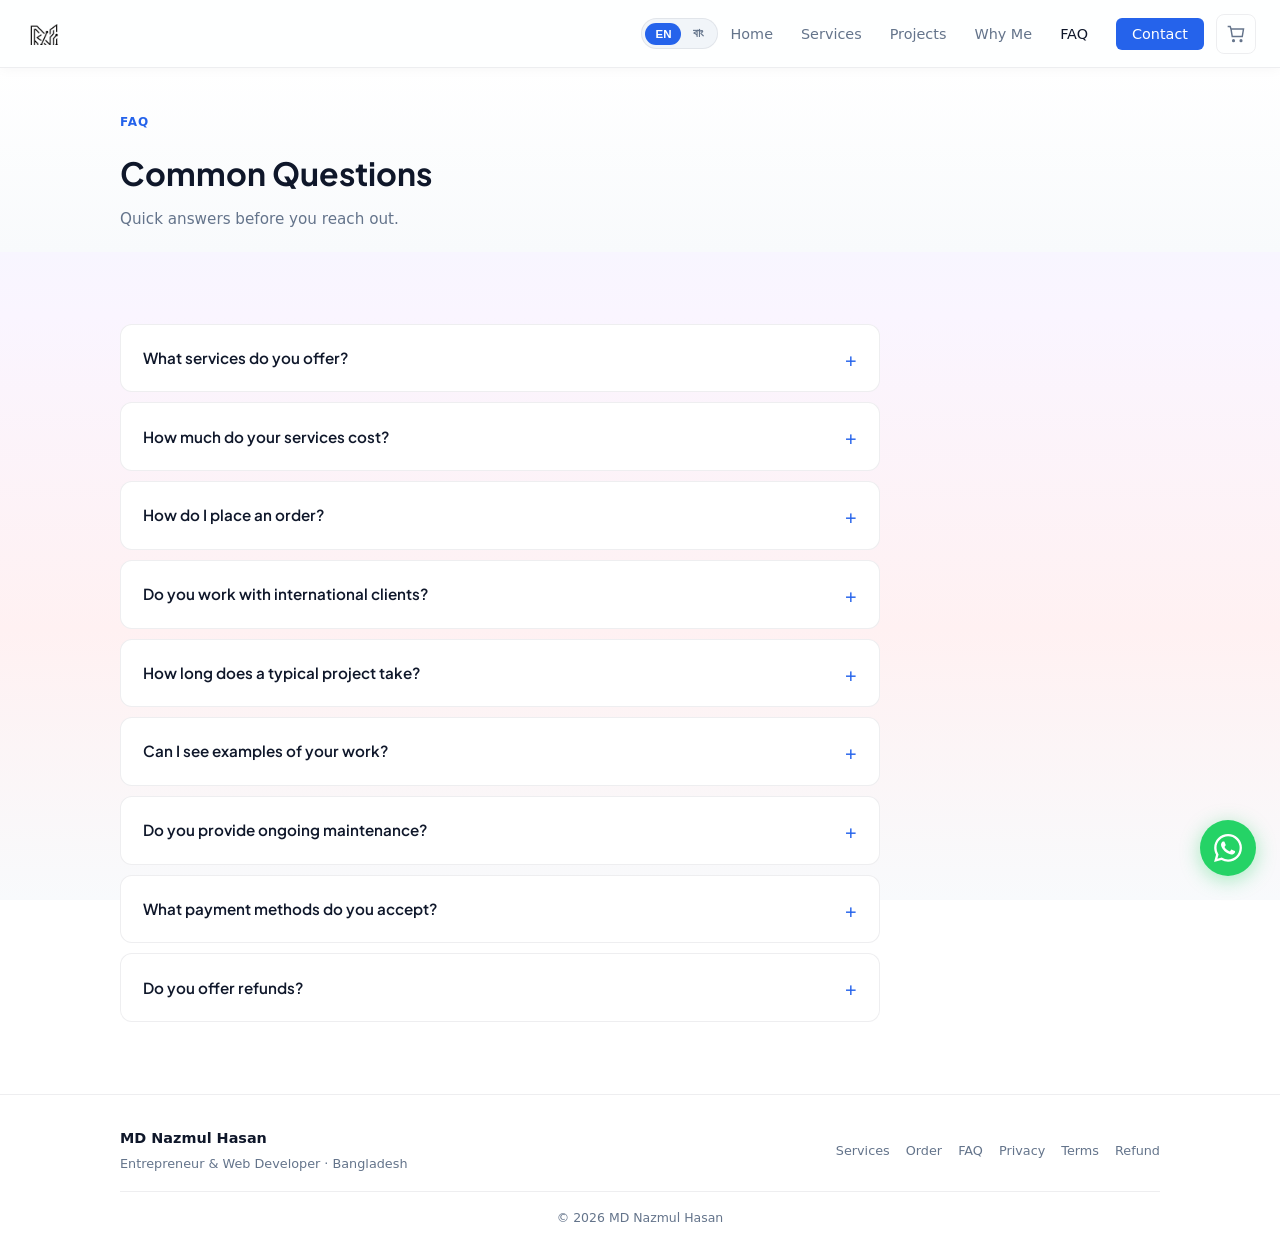
==== commit 675c5446: "Make site nav sticky on all pages and fix section spacing" ====
--- a/faq.html
+++ b/faq.html
@@ -21,7 +21,7 @@
   <link rel="apple-touch-icon" href="assets/logo-icon.png" />
   <script src="js/social-meta.js" defer></script>
   <script src="js/perf.js" defer></script>
-<link rel="stylesheet" href="styles.min.css?v=perf57" />
+<link rel="stylesheet" href="styles.min.css?v=perf58" />
 </head>
 <body>
   <nav class="nav" id="site-nav"></nav>
--- a/styles.min.css
+++ b/styles.min.css
@@ -1 +1 @@
-*,*::before,*::after{box-sizing:border-box;margin:0;padding:0;}:root{--bg:#f8fafc;--bg-card:#ffffff;--bg-soft:#f1f5f9;--text:#0f172a;--text-muted:#64748b;--accent:#2563eb;--accent-2:#7c3aed;--accent-3:#ec4899;--accent-glow:rgba(37,99,235,0.12);--accent-soft:rgba(37,99,235,0.08);--border:rgba(15,23,42,0.07);--shadow:0 4px 24px rgba(15,23,42,0.06);--shadow-lg:0 12px 40px rgba(15,23,42,0.1);--whatsapp:#25d366;--font:'Inter',system-ui,-apple-system,sans-serif;--font-display:'Plus Jakarta Sans',var(--font);--nav-h:68px;--radius:12px;}img,iframe,video{content-visibility:auto;}body{background:linear-gradient(180deg,#f0f9ff 0%,#faf5ff 35%,#fff1f2 70%,#f8fafc 100%);background-attachment:fixed;}html{scroll-behavior:auto;scroll-padding-top:var(--nav-h);overflow-x:clip;max-width:100%;overscroll-behavior-x:none;}html:focus-within{scroll-behavior:smooth;}body{font-family:system-ui,-apple-system,'Segoe UI',Roboto,'Helvetica Neue',Arial,var(--font),sans-serif;color:var(--text);line-height:1.6;font-size:16px;-webkit-font-smoothing:antialiased;overflow-x:clip;max-width:100%;overscroll-behavior-x:none;}main{width:100%;max-width:100%;overflow-x:clip;}.container{width:100%;max-width:1080px;margin-inline:auto;padding-inline:max(20px,env(safe-area-inset-left,0px)) max(20px,env(safe-area-inset-right,0px));box-sizing:border-box;}.nav{position:fixed;top:0;left:0;right:0;height:var(--nav-h);min-height:var(--nav-h);box-sizing:border-box;display:flex;align-items:center;gap:12px;padding:0 24px;background:rgba(255,255,255,0.92);backdrop-filter:blur(12px);border-bottom:1px solid var(--border);box-shadow:0 1px 12px rgba(15,23,42,0.04);z-index:100;}.nav-logo{font-weight:600;font-size:0.95rem;color:var(--text);text-decoration:none;display:flex;align-items:center;gap:10px;flex:1;min-width:0;}.nav-logo-mark{height:40px;width:40px;max-width:40px;flex-shrink:0;object-fit:contain;display:block;}.nav-logo-text{display:flex;flex-direction:column;min-width:0;}.nav-logo-name{font-family:var(--font-display);font-size:0.88rem;font-weight:600;white-space:nowrap;overflow:hidden;text-overflow:ellipsis;}.nav-logo-sub{font-size:0.65rem;color:var(--text-muted);letter-spacing:0.02em;}.lang-toggle{display:flex;align-items:center;gap:2px;margin-left:12px;flex-shrink:0;background:var(--bg-soft);border:1px solid var(--border);border-radius:999px;padding:3px;}.lang-toggle-btn{border:none;background:transparent;font-size:0.72rem;font-weight:600;padding:5px 10px;border-radius:999px;cursor:pointer;color:var(--text-muted);transition:background 0.2s,color 0.2s;}.lang-toggle-btn.active{background:var(--accent);color:#fff;}.lang-bn body,.lang-bn .hero__bio,.lang-bn .about-grid p,.lang-bn .section-desc{font-family:'Inter','Noto Sans Bengali',system-ui,sans-serif;}.hero__badge--expert{background:linear-gradient(135deg,#1e40af,#3b82f6);color:#fff;border:none;}.payment-policy-note{margin-top:20px;padding:16px 18px;background:rgba(37,99,235,0.07);border-radius:var(--radius);border-left:4px solid var(--accent);font-size:0.92rem;line-height:1.55;color:var(--text);}.nav-cart{position:relative;display:flex;align-items:center;justify-content:center;width:40px;height:40px;color:var(--text-muted);text-decoration:none;border:1px solid var(--border);border-radius:8px;flex-shrink:0;transition:border-color 0.2s,color 0.2s;}@media (min-width:641px){.nav-cart{order:3;}.nav-links{order:2;}.nav-toggle{order:4;}}.nav-cart:hover{border-color:var(--accent);color:var(--accent);}.nav-cart svg{width:20px;height:20px;}.nav-cart-badge{position:absolute;top:-6px;right:-6px;min-width:18px;height:18px;background:var(--accent);color:#fff;font-size:0.65rem;font-weight:700;border-radius:9px;display:flex;align-items:center;justify-content:center;padding:0 4px;}.nav-links a.active{color:var(--text);}.nav-links{display:flex;align-items:center;gap:28px;list-style:none;margin-left:auto;}.nav-links a{color:var(--text-muted);text-decoration:none;font-size:0.9rem;font-weight:500;transition:color 0.2s;}.nav-links a:hover{color:var(--text);}.nav-cta{background:var(--accent) !important;color:#fff !important;padding:8px 16px;border-radius:6px;}.nav-toggle{display:none;flex-direction:column;gap:5px;background:none;border:none;cursor:pointer;}.nav-toggle span{width:22px;height:2px;background:var(--text);}.hero{position:relative;overflow:visible;padding:var(--nav-h) 0 48px;background:linear-gradient(118deg,#ffffff 0%,#f0f7ff 38%,#faf5ff 72%,#fff5f8 100%);}.hero__backdrop{position:absolute;inset:0;z-index:0;pointer-events:none;background:radial-gradient(ellipse 52% 68% at 14% 42%,rgba(37,99,235,0.1) 0%,transparent 64%),radial-gradient(ellipse 48% 60% at 90% 32%,rgba(236,72,153,0.08) 0%,transparent 58%),radial-gradient(ellipse 36% 42% at 72% 78%,rgba(124,58,237,0.05) 0%,transparent 55%);}.hero__layout{position:relative;z-index:1;display:grid;grid-template-columns:minmax(0,1.1fr) minmax(0,0.9fr);gap:40px;align-items:start;}.hero__copy{position:relative;z-index:2;padding:0;}.hero__badges{display:flex;flex-wrap:wrap;gap:8px;margin-bottom:18px;}.hero__badge{font-size:0.72rem;font-weight:600;letter-spacing:0.04em;text-transform:uppercase;color:var(--text-muted);background:rgba(255,255,255,0.82);border:1px solid var(--border);padding:5px 11px;border-radius:20px;backdrop-filter:blur(6px);}.hero__badge--accent{color:var(--accent);background:var(--accent-soft);border-color:rgba(91,130,255,0.22);}.hero__title{font-family:var(--font-display);font-size:clamp(2.1rem,4.2vw,2.75rem);font-weight:700;line-height:1.12;margin-bottom:10px;letter-spacing:-0.03em;background:linear-gradient(135deg,#0f172a 18%,#2563eb 88%);-webkit-background-clip:text;-webkit-text-fill-color:transparent;background-clip:text;}.hero__resume{display:inline-block;font-family:var(--font);font-size:0.82rem;font-weight:600;letter-spacing:0;vertical-align:middle;margin-left:10px;padding:4px 11px;border-radius:6px;text-decoration:none;color:#0d9488 !important;-webkit-text-fill-color:#0d9488;background:rgba(13,148,136,0.1);border:1px solid rgba(13,148,136,0.25);transition:background 0.2s,border-color 0.2s,color 0.2s;}.hero__resume:hover{background:rgba(13,148,136,0.16);border-color:rgba(13,148,136,0.45);color:#0f766e !important;-webkit-text-fill-color:#0f766e;}.hero__tagline{font-family:var(--font-display);font-size:1.15rem;font-weight:600;color:var(--text);margin-bottom:14px;line-height:1.4;}.skill-pills{display:flex;flex-wrap:wrap;gap:8px;margin-bottom:18px;}.pill{font-size:0.78rem;font-weight:500;color:var(--text-muted);background:var(--bg-card);border:1px solid var(--border);padding:6px 14px;border-radius:20px;transition:border-color 0.2s,color 0.2s;}.pill:hover{border-color:rgba(91,130,255,0.35);color:var(--text);}.hero__bio{font-size:1rem;color:var(--text-muted);max-width:500px;margin-bottom:28px;line-height:1.7;}.hero__actions{display:flex;gap:12px;flex-wrap:wrap;}.btn{display:inline-flex;align-items:center;padding:11px 22px;border-radius:6px;font-weight:600;font-size:0.9rem;text-decoration:none;transition:all 0.2s;}.btn-primary{background:var(--accent);color:#fff;}.btn-primary:hover{background:#3d6ae8;transform:translateY(-1px);}.btn-outline{border:1px solid var(--border);color:var(--text);}.btn-outline:hover{border-color:var(--accent);color:var(--accent);}.btn-whatsapp{background:var(--whatsapp);color:#fff;gap:8px;}.btn-whatsapp svg{width:18px;height:18px;}.btn-whatsapp:hover{background:#1ebe57;transform:translateY(-1px);}.btn-projects{background:linear-gradient(135deg,#0d9488 0%,#06b6d4 100%);color:#fff;border:none;}.btn-projects:hover{background:linear-gradient(135deg,#0f766e 0%,#0891b2 100%);transform:translateY(-1px);}.btn-sm{padding:8px 14px;font-size:0.8rem;}.btn-block{width:100%;justify-content:center;}.btn-about{background:#fff;color:#6d28d9;border:1.5px solid #c4b5fd;}.btn-about:hover{background:#f5f3ff;border-color:#8b5cf6;color:#5b21b6;}.btn-cart{background:linear-gradient(135deg,#059669 0%,#10b981 100%);color:#fff;border:none;box-shadow:0 2px 8px rgba(16,185,129,0.25);}.btn-cart:hover,.btn-cart.added{background:linear-gradient(135deg,#047857 0%,#059669 100%);color:#fff;transform:translateY(-1px);}.btn-ghost{background:transparent;color:var(--text-muted);border:none;}.btn-ghost:hover{color:var(--text);}.text-link{color:var(--accent);text-decoration:none;font-weight:500;}.text-link:hover{text-decoration:underline;}.hero__media{display:flex;justify-content:flex-end;align-items:flex-start;position:relative;z-index:1;}.hero__card{position:relative;width:100%;max-width:340px;margin-left:auto;padding:6px;border-radius:24px;background:#ffffff;border:none;box-shadow:0 16px 36px rgba(15,23,42,0.06);}.hero__frame{width:100%;aspect-ratio:3 / 4;border-radius:14px;overflow:hidden;display:flex;align-items:center;justify-content:center;background:#f8fafc;}.hero__img{display:block;width:100%;height:100%;object-fit:contain;object-position:center center;content-visibility:visible;}.hire-card,.hire-card-thumb,.hire-card-thumb img{content-visibility:visible;}.skill-app-logo,.project-app-logo{object-fit:contain !important;background:#fff;padding:4px;}@media (min-width:769px){.hero__bio{max-width:520px;}.hero__card{max-width:360px;padding:8px;border-radius:26px;}.hero__frame{border-radius:16px;}}.section{padding:72px 0;overflow:visible;}.section.about{overflow:visible;}.section-head{margin-bottom:40px;}.tag{display:inline-block;font-size:0.75rem;font-weight:600;letter-spacing:0.08em;text-transform:uppercase;color:var(--accent);margin-bottom:8px;}.section-head h2{font-family:var(--font-display);font-size:1.85rem;font-weight:700;line-height:1.3;letter-spacing:-0.02em;}.section-desc{color:var(--text-muted);margin-top:8px;font-size:0.95rem;}.about-grid{display:flex;flex-direction:column;gap:20px;margin-bottom:32px;overflow:visible;}.about-grid p{color:var(--text-muted);font-size:0.95rem;line-height:1.8;overflow:visible;max-width:100%;}.lang-bn .about-grid p{line-height:1.9;word-break:normal;overflow-wrap:anywhere;}.about-grid strong{color:var(--text);}.stats{display:grid;grid-template-columns:repeat(4,1fr);gap:16px;}.stat-card{background:var(--bg-card);border:1px solid var(--border);border-radius:var(--radius);padding:20px;text-align:center;box-shadow:var(--shadow);transition:border-color 0.2s,transform 0.2s,box-shadow 0.2s;}.stat-card:nth-child(1){border-top:3px solid #2563eb;}.stat-card:nth-child(2){border-top:3px solid #7c3aed;}.stat-card:nth-child(3){border-top:3px solid #ec4899;}.stat-card:nth-child(4){border-top:3px solid #10b981;}.stat-card:hover{border-color:rgba(91,130,255,0.25);transform:translateY(-2px);}.stat-num{display:block;font-size:1.5rem;font-weight:700;color:var(--accent);}.stat-label{font-size:0.75rem;color:var(--text-muted);text-transform:uppercase;letter-spacing:0.04em;}.services{background:var(--bg-soft);}.services-grid{display:grid;grid-template-columns:repeat(2,1fr);gap:20px;}.services-grid--3{grid-template-columns:repeat(3,1fr);}.service-card{background:var(--bg-card);border:1px solid var(--border);border-radius:var(--radius);padding:28px;transition:border-color 0.2s,transform 0.2s;}.service-card:hover{border-color:rgba(79,124,255,0.35);transform:translateY(-2px);}.service-icon{width:44px;height:44px;display:flex;align-items:center;justify-content:center;background:var(--accent-soft);border-radius:10px;margin-bottom:14px;color:var(--accent);}.service-icon svg{width:22px;height:22px;}.service-card h3{font-size:1.1rem;font-weight:600;margin-bottom:8px;}.service-card>p{color:var(--text-muted);font-size:0.9rem;margin-bottom:16px;}.service-card ul{list-style:none;display:flex;flex-direction:column;gap:8px;}.service-card li{font-size:0.85rem;color:var(--text-muted);padding-left:16px;position:relative;}.service-card li::before{content:'';position:absolute;left:0;top:8px;width:5px;height:5px;border-radius:50%;background:var(--accent);}.hire{background:var(--bg);}.hire-grid{display:grid;grid-template-columns:repeat(3,1fr);gap:20px;}.service-sections{display:flex;flex-direction:column;gap:48px;}.service-section{padding-bottom:8px;}.service-section-head{display:flex;flex-wrap:wrap;align-items:baseline;gap:10px 14px;margin-bottom:18px;padding-bottom:12px;border-bottom:1px solid var(--border);}.service-section-tag{display:inline-block;font-size:0.68rem;font-weight:700;letter-spacing:0.08em;text-transform:uppercase;color:var(--accent);background:var(--accent-soft);padding:4px 10px;border-radius:20px;}.service-section-head h2{font-size:1.3rem;font-weight:700;margin:0;flex:1;min-width:160px;}.service-section-count{font-size:0.78rem;color:var(--text-muted);font-weight:500;}.service-repos{margin-top:40px;padding:24px 28px;background:var(--bg-card);border:1px solid var(--border);border-radius:var(--radius);box-shadow:var(--shadow);}.service-repos h2{display:flex;align-items:center;gap:10px;font-size:1.05rem;font-weight:700;margin-bottom:14px;padding-bottom:12px;border-bottom:1px solid var(--border);}.service-repos-icon{width:18px;height:18px;color:var(--text-muted);flex-shrink:0;}.service-repos-list{list-style:disc;padding-left:1.35rem;display:flex;flex-direction:column;gap:8px;}.service-repos-list a{color:var(--accent);text-decoration:none;font-size:0.92rem;font-weight:500;}.service-repos-list a:hover{text-decoration:underline;}.service-repos-desc{font-size:0.88rem;color:var(--text-muted);margin-bottom:14px;}.service-repos-list li{display:flex;flex-wrap:wrap;align-items:baseline;gap:8px;}.service-repos-repo{font-size:0.78rem;color:var(--text-muted);font-family:ui-monospace,'Cascadia Code',monospace;}.hire-card-github,.service-github-meta{font-size:0.75rem;color:var(--text-muted);margin-bottom:8px;}.service-github-link{color:var(--accent);text-decoration:none;font-weight:600;font-family:ui-monospace,'Cascadia Code',monospace;}.service-github-link:hover{text-decoration:underline;}.hire-grid--page{display:grid;grid-template-columns:repeat(3,1fr);gap:20px;}.services-page-section{background:var(--bg);}.hire-card{background:var(--bg-card);border:1px solid var(--border);border-radius:var(--radius);padding:0;display:flex;flex-direction:column;overflow:hidden;box-shadow:var(--shadow);transition:border-color 0.2s,transform 0.2s,box-shadow 0.2s;}.hire-card .hire-card-footer{padding:16px 20px 20px;margin-top:auto;}.hire-card--link{text-decoration:none;color:inherit;cursor:pointer;}.hire-card:hover,.hire-card--link:hover{border-color:rgba(37,99,235,0.35);transform:translateY(-3px);box-shadow:var(--shadow-lg);}.hire-card-icon{display:flex;align-items:center;justify-content:center;height:120px;background:linear-gradient(135deg,var(--bg-soft) 0%,rgba(79,124,255,0.08) 100%);border-bottom:1px solid var(--border);color:var(--accent);}.hire-card-icon svg{width:48px;height:48px;}.hire-card h3{font-size:1.05rem;font-weight:600;padding:18px 20px 0;margin-bottom:8px;}.hire-card-provider{font-size:0.8rem;color:var(--accent);padding:0 20px 6px;}.hire-card-desc{font-size:0.88rem;color:var(--text-muted);line-height:1.55;padding:0 20px 8px;flex:0 1 auto;display:-webkit-box;-webkit-line-clamp:3;-webkit-box-orient:vertical;overflow:hidden;}.service-provider{font-size:0.95rem;color:var(--accent);margin-bottom:10px;}.hire-card-footer{display:flex;flex-direction:column;gap:12px;padding:18px 20px 20px;margin-top:auto;}.hire-price{font-size:0.85rem;color:var(--text-muted);}.hire-price strong{font-size:1.35rem;font-weight:700;color:var(--text);}.btn-hire{display:inline-flex;align-items:center;justify-content:center;gap:8px;width:100%;padding:11px 16px;background:#25d366;color:#fff;font-size:0.88rem;font-weight:600;text-decoration:none;border-radius:6px;transition:background 0.2s,transform 0.2s;}.btn-hire svg{width:18px;height:18px;flex-shrink:0;}.btn-hire:hover{background:#1ebe57;transform:translateY(-1px);}.ventures-grid{display:grid;grid-template-columns:repeat(3,1fr);gap:20px;}.venture-card{background:var(--bg-card);border:1px solid var(--border);border-radius:var(--radius);padding:24px;}.venture-card h3{font-size:1.05rem;font-weight:600;margin-bottom:6px;}.venture-tag{display:inline-block;font-size:0.7rem;font-weight:600;color:var(--accent);background:var(--accent-soft);padding:3px 8px;border-radius:4px;margin-bottom:12px;}.venture-card p{font-size:0.88rem;color:var(--text-muted);line-height:1.65;}.venture-card a{color:var(--accent);text-decoration:none;}.venture-card a:hover{text-decoration:underline;}.projects-grid{display:grid;grid-template-columns:repeat(2,1fr);gap:20px;}.project-card{background:var(--bg-card);border:1px solid var(--border);border-radius:var(--radius);padding:24px;text-decoration:none;color:inherit;box-shadow:var(--shadow);transition:border-color 0.2s,transform 0.2s,box-shadow 0.2s;display:block;}.project-card:hover{border-color:rgba(37,99,235,0.35);transform:translateY(-2px);box-shadow:var(--shadow-lg);}.project-owner{display:inline-block;font-size:0.72rem;font-weight:700;text-transform:uppercase;letter-spacing:0.06em;color:#0d9488;background:rgba(13,148,136,0.1);padding:4px 10px;border-radius:20px;margin-bottom:8px;}.project-card-icon{width:44px;height:44px;border-radius:10px;background:var(--accent-soft);color:var(--accent);display:flex;align-items:center;justify-content:center;margin-bottom:12px;}.project-card-icon svg{width:22px;height:22px;}.project-top{display:inline-block;font-size:0.68rem;font-weight:700;text-transform:uppercase;letter-spacing:0.06em;padding:4px 8px;border-radius:4px;margin-bottom:12px;}.project-top--us{background:#1e3a5f;color:#fff;}.project-top--teal{background:linear-gradient(135deg,#0d9488,#06b6d4);color:#fff;}.project-top--pink{background:#f472b6;color:#fff;}.project-top--gold{background:#c9a962;color:#1a1200;}.project-top--rose{background:linear-gradient(135deg,#e11d48,#f43f5e);color:#fff;}.project-top--store{background:#e91e63;color:#fff;}.project-top--theme{background:#4f46e5;color:#fff;margin-right:6px;}.project-top--premium{background:linear-gradient(135deg,#b45309,#f59e0b);color:#1a1200;margin-right:6px;}.project-badge-premium{display:inline-flex;align-items:center;gap:4px;font-size:0.72rem;font-weight:700;letter-spacing:0.04em;text-transform:uppercase;padding:6px 12px;border-radius:6px;margin-bottom:10px;background:linear-gradient(135deg,#b45309 0%,#f59e0b 50%,#d97706 100%);color:#1a1200;box-shadow:0 2px 8px rgba(180,83,9,0.25);}.project-card--static{cursor:default;}.project-card--static:hover{transform:none;}.project-visit-btn{margin-top:12px;width:100%;justify-content:center;}.project-categories{display:grid;grid-template-columns:repeat(4,1fr);gap:8px;margin:14px 0 4px;}.project-category{border-radius:8px;overflow:hidden;border:1px solid var(--border);background:var(--bg-soft);}.project-category img{width:100%;aspect-ratio:16 / 10;object-fit:cover;display:block;}.project-category span{display:block;font-size:0.62rem;font-weight:600;padding:4px 6px;text-align:center;color:var(--text-muted);line-height:1.2;}.zuomio-detail{margin-top:28px;padding:28px;background:var(--bg-card);border:1px solid var(--border);border-radius:var(--radius);box-shadow:var(--shadow);}.zuomio-detail h2{font-size:1.35rem;margin-bottom:8px;}.zuomio-detail-lead{color:var(--text-muted);margin-bottom:18px;line-height:1.65;}.zuomio-detail-grid{display:grid;grid-template-columns:repeat(4,1fr);gap:12px;margin-bottom:18px;}.zuomio-detail-grid .project-category span{font-size:0.72rem;}.zuomio-detail-actions{display:flex;flex-wrap:wrap;gap:10px;}.project-card h3{font-size:1.05rem;font-weight:600;margin-bottom:8px;}.project-card p{font-size:0.88rem;color:var(--text-muted);line-height:1.6;}.project-link{display:inline-block;margin-top:12px;font-size:0.85rem;font-weight:600;color:var(--accent);}.project-thumb-wrap{height:140px;overflow:hidden;border-radius:6px;margin-bottom:12px;}.project-thumb-wrap img{width:100%;height:100%;object-fit:cover;}.why-hire{background:var(--bg-soft);}.blog-card{display:grid;grid-template-columns:0.95fr 1.05fr;gap:0;background:var(--bg-card);border:1px solid var(--border);border-radius:16px;overflow:hidden;}.blog-image{position:relative;min-height:320px;}.blog-image img{width:100%;height:100%;object-fit:cover;display:block;}.blog-image-badge{position:absolute;bottom:16px;left:16px;font-size:0.72rem;font-weight:700;text-transform:uppercase;letter-spacing:0.06em;color:#fff;background:rgba(91,130,255,0.9);backdrop-filter:blur(8px);padding:6px 12px;border-radius:6px;}.blog-content{padding:36px 32px;display:flex;flex-direction:column;gap:14px;}.blog-meta{font-size:0.78rem;font-weight:500;color:var(--accent);text-transform:uppercase;letter-spacing:0.04em;}.blog-content h3{font-family:var(--font-display);font-size:1.35rem;font-weight:700;line-height:1.35;letter-spacing:-0.02em;}.blog-content>p{font-size:0.92rem;color:var(--text-muted);line-height:1.75;}.blog-content strong{color:var(--text);}.blog-highlights{list-style:none;display:flex;flex-direction:column;gap:12px;margin:4px 0 8px;}.blog-highlights li{padding:12px 14px;background:var(--bg-soft);border:1px solid var(--border);border-radius:8px;}.blog-highlights strong{display:block;font-size:0.88rem;margin-bottom:2px;}.blog-highlights span{font-size:0.82rem;color:var(--text-muted);line-height:1.5;}.blog-content .btn-primary{align-self:flex-start;margin-top:4px;}.faq{background:var(--bg);}.faq-list{display:flex;flex-direction:column;gap:10px;max-width:760px;}.faq-item{background:var(--bg-card);border:1px solid var(--border);border-radius:var(--radius);overflow:hidden;transition:border-color 0.2s;}.faq-item[open]{border-color:rgba(91,130,255,0.3);}.faq-item summary{padding:18px 22px;font-family:var(--font-display);font-size:0.95rem;font-weight:600;cursor:pointer;list-style:none;display:flex;align-items:center;justify-content:space-between;gap:12px;transition:color 0.2s;}.faq-item summary::-webkit-details-marker{display:none;}.faq-item summary::after{content:'+';font-size:1.2rem;font-weight:400;color:var(--accent);flex-shrink:0;transition:transform 0.2s;}.faq-item[open] summary::after{content:'−';}.faq-item summary:hover{color:var(--accent);}.faq-item p{padding:0 22px 18px;font-size:0.9rem;color:var(--text-muted);line-height:1.7;}.faq-item a{color:var(--accent);text-decoration:none;}.faq-item a:hover{text-decoration:underline;}.contact-box{background:var(--bg-card);border:1px solid var(--border);border-radius:12px;padding:48px 32px;text-align:center;box-shadow:var(--shadow);}.contact-box h2{font-size:1.6rem;font-weight:700;margin-bottom:8px;}.contact-box>p{color:var(--text-muted);margin-bottom:32px;}.contact-grid{display:grid;grid-template-columns:repeat(auto-fit,minmax(180px,1fr));gap:12px;text-align:left;}.contact-item{display:flex;align-items:flex-start;gap:12px;background:var(--bg-soft);border:1px solid var(--border);border-radius:8px;padding:16px;text-decoration:none;color:var(--text);transition:border-color 0.2s;}.contact-item:hover{border-color:var(--accent);}.contact-item--whatsapp:hover{border-color:var(--whatsapp);}.contact-item--whatsapp .contact-label{color:var(--whatsapp);}.contact-item--whatsapp .contact-icon{color:var(--whatsapp);}.contact-item--github:hover{border-color:#475569;}.contact-item--github .contact-label{color:#475569;}.contact-item--github .contact-icon{color:#475569;}.contact-item--resume:hover{border-color:#3b82f6;}.contact-item--resume .contact-label{color:#2563eb;}.contact-item--resume .contact-icon{color:#2563eb;}.contact-icon{width:20px;height:20px;flex-shrink:0;color:var(--accent);margin-top:2px;}.contact-label{display:block;font-size:0.7rem;font-weight:600;text-transform:uppercase;letter-spacing:0.06em;color:var(--accent);margin-bottom:4px;}.contact-item span:last-child{font-size:0.85rem;color:var(--text-muted);word-break:break-all;}.ventures-grid{grid-template-columns:repeat(auto-fit,minmax(200px,1fr));}.page-hero{padding:calc(var(--nav-h)+40px) 0 32px;background:linear-gradient(180deg,#ffffff 0%,var(--bg) 100%);width:100%;max-width:100%;overflow-x:visible;}.page-hero--compact{padding-bottom:20px;}.page-hero h1{font-family:var(--font-display);font-size:2rem;font-weight:700;margin:8px 0;margin-inline:0;padding-inline:0;max-width:100%;overflow:visible;}.page-hero p{color:var(--text-muted);font-size:0.95rem;max-width:100%;overflow:visible;}.page-hero .tag,.page-pad h1,.page-pad h2,.section-head h2{max-width:100%;overflow:visible;}.page-pad{padding:calc(var(--nav-h)+40px) 0 60px;}.skills-showcase{background:var(--bg-soft);}.skills-grid{display:grid;grid-template-columns:repeat(5,minmax(0,1fr));gap:12px;}.skill-showcase-card{display:flex;flex-direction:column;gap:10px;background:var(--bg-card);border:1px solid var(--border);border-radius:var(--radius);padding:14px 16px;min-width:0;align-items:flex-start;}.skill-showcase-icon{width:52px;height:52px;flex-shrink:0;border-radius:10px;overflow:hidden;background:var(--bg-soft);border:1px solid var(--border);}.skill-showcase-icon img{width:100%;height:100%;object-fit:cover;}.skill-showcase-icon--svg{display:flex;align-items:center;justify-content:center;color:var(--accent);}.skill-showcase-icon--svg svg{width:36px;height:36px;}.linkedin-embed-section{margin-top:32px;padding-top:28px;border-top:1px solid var(--border);text-align:center;}.linkedin-embed-title{font-family:var(--font-display);font-size:1.1rem;font-weight:600;color:var(--text);margin-bottom:20px;}.linkedin-embed-grid{display:grid;grid-template-columns:repeat(2,minmax(0,1fr));gap:28px;align-items:start;text-align:center;}.linkedin-embed-item{min-width:0;}.linkedin-embed-subtitle{font-family:var(--font-display);font-size:0.95rem;font-weight:600;color:var(--text);margin-bottom:6px;}.linkedin-embed-desc{font-size:0.85rem;color:var(--text-muted);margin-bottom:16px;}.linkedin-embed-wrap{display:flex;justify-content:center;margin:0 auto;max-width:504px;}.linkedin-embed-wrap iframe{width:100%;max-width:504px;min-height:500px;border:1px solid var(--border);border-radius:12px;background:#fff;box-shadow:var(--shadow);}.linkedin-load-btn{display:inline-flex;align-items:center;gap:10px;padding:16px 28px;border:1px solid var(--border);border-radius:12px;background:var(--bg-card);color:var(--text);font-size:0.95rem;font-weight:600;cursor:pointer;box-shadow:var(--shadow);transition:border-color 0.2s,transform 0.2s;}.linkedin-load-btn:hover{border-color:rgba(37,99,235,0.35);transform:translateY(-1px);}.hire-card-thumb picture,.hire-card-thumb img{display:block;width:100%;height:100%;object-fit:cover;}.skill-showcase-card h3{font-size:0.95rem;font-weight:600;margin-bottom:4px;}.skill-showcase-card p{font-size:0.8rem;color:var(--text-muted);line-height:1.5;}.skill-showcase-card a:not(.skill-action-btn){color:var(--accent);text-decoration:none;}a.skill-action-btn--github,a.skill-action-btn--github:hover,a.skill-action-btn--github:visited,a.skill-action-btn--github:active,a.btn-github,a.btn-github:hover,a.btn-github:visited,a.btn-github:active{background:#181717 !important;color:#ffffff !important;border-color:#181717 !important;}a.skill-action-btn--github:hover,a.btn-github:hover{background:#333333 !important;border-color:#333333 !important;}.skill-showcase-card--link{text-decoration:none;color:inherit;transition:border-color 0.2s,box-shadow 0.2s,transform 0.2s;}.skill-showcase-card--link:hover{border-color:rgba(37,99,235,0.3);box-shadow:var(--shadow-lg);transform:translateY(-2px);}.skill-showcase-icon--stores{background:linear-gradient(135deg,rgba(13,148,136,0.12),rgba(37,99,235,0.12));color:#0d9488;}.skill-link{display:inline-block;margin-top:10px;font-size:0.85rem;font-weight:600;color:var(--accent);}.skill-actions{display:flex;flex-wrap:wrap;gap:6px;margin-top:10px;}.skill-action-btn{display:inline-flex;align-items:center;justify-content:center;padding:5px 10px;border-radius:6px;font-size:0.72rem;font-weight:600;text-decoration:none;border:1px solid var(--border);transition:background 0.2s,border-color 0.2s,color 0.2s;}.skill-action-btn--github{background:#181717;color:#fff;border-color:#181717;}.skill-action-btn--github:hover{background:#333;border-color:#333;color:#fff;}.skill-action-btn--download{background:rgba(37,99,235,0.08);color:var(--accent);border-color:rgba(37,99,235,0.25);}.skill-action-btn--download:hover{background:rgba(37,99,235,0.14);border-color:rgba(37,99,235,0.4);}.project-card-icon--solar{padding:4px;overflow:hidden;}.project-card-icon--solar img{width:100%;height:100%;object-fit:cover;border-radius:8px;}.project-card-icon img.project-app-logo{object-fit:contain;background:#fff;padding:4px;border-radius:8px;}.project-top--solar{background:linear-gradient(135deg,rgba(245,158,11,0.15),rgba(37,99,235,0.12));color:#b45309;}.project-card-actions{display:flex;flex-wrap:wrap;gap:8px;margin-top:auto;padding-top:12px;}.btn-outline{background:transparent;color:var(--text);border:1px solid var(--border);}.btn-outline:hover{border-color:var(--accent);color:var(--accent);}.btn-github{background:#181717;color:#fff;border:1px solid #181717;}.btn-github:hover{background:#333;border-color:#333;color:#fff;}.skill-badge{display:inline-block;margin-top:6px;font-size:0.62rem;font-weight:600;text-transform:uppercase;letter-spacing:0.04em;color:var(--text-muted);background:var(--bg-soft);padding:4px 8px;border-radius:4px;}.services-preview{background:var(--bg);}.section-cta{text-align:center;margin-top:32px;}.service-page{padding:calc(var(--nav-h)+48px) 0 60px;}.page-service #serviceContent{scroll-margin-top:var(--nav-h);}.service-page--product .service-product-grid{display:grid;grid-template-columns:minmax(0,1.05fr) minmax(0,0.95fr);gap:36px;align-items:start;margin-bottom:40px;}.service-product-info{padding-top:0;}.service-product-gallery{min-width:0;overflow:visible;}.service-product-gallery .service-hero-image{position:relative;width:100%;aspect-ratio:16 / 9;min-height:200px;border-radius:var(--radius);overflow:hidden;border:1px solid var(--border);box-shadow:var(--shadow-lg);isolation:isolate;contain:layout style paint;}.service-product-gallery .service-hero-image picture{display:block;position:absolute;inset:0;width:100%;height:100%;margin:0;}.service-product-gallery .service-hero-image img{width:100%;height:100%;object-fit:cover;object-position:center;display:block;content-visibility:visible;}.service-provider-card{display:flex;align-items:center;gap:14px;margin-top:16px;padding:14px 16px;background:var(--bg-card);border:1px solid var(--border);border-radius:var(--radius);}.service-provider-card .service-provider-photo-wrap{width:84px;height:84px;border-radius:50%;overflow:hidden;border:3px solid var(--accent);flex-shrink:0;background:var(--bg-card);box-shadow:0 4px 14px rgba(15,23,42,0.08);}.service-provider-photo{width:100%;height:100%;border-radius:50%;object-fit:contain;object-position:center center;background:#f8fafc;}.service-provider-kuet{display:inline-flex;margin-top:4px;margin-bottom:4px;font-size:0.65rem;max-width:100%;white-space:normal;text-align:left;line-height:1.35;}.service-provider-info{min-width:0;}.service-provider-name-row{display:flex;align-items:center;gap:6px;margin-bottom:2px;}.service-provider-name-row strong{font-size:0.95rem;line-height:1.2;}.verified-badge-wrap{flex-shrink:0;display:inline-flex;align-items:center;justify-content:center;line-height:0;margin-top:1px;}.verified-badge{display:block;width:22px;height:22px;object-fit:contain;vertical-align:middle;}.service-provider-card span{display:block;font-size:0.78rem;color:var(--text-muted);}.service-provider-meta{font-size:0.72rem !important;color:var(--accent) !important;margin-top:2px;font-weight:600;}.service-payment-policy{font-size:0.82rem;color:var(--text-muted);margin:0 0 12px;padding:10px 12px;background:rgba(37,99,235,0.06);border-radius:var(--radius-sm);border-left:3px solid var(--accent);}.service-product-info h1{font-family:var(--font-display);font-size:clamp(1.5rem,3vw,2rem);margin-bottom:10px;}.service-stats-row{display:flex;flex-wrap:wrap;align-items:center;gap:8px;margin:16px 0 20px;}.product-pricing-block{margin:18px 0 22px;padding-bottom:20px;border-bottom:1px solid var(--border);}.product-rating-row{display:flex;align-items:center;justify-content:space-between;gap:12px;flex-wrap:wrap;margin-bottom:14px;}.product-rating-left{display:flex;align-items:center;gap:8px;flex-wrap:wrap;}.product-stars{position:relative;display:inline-block;font-size:1.05rem;line-height:1;letter-spacing:2px;}.product-stars-base{color:#e5e7eb;}.product-stars-fill{position:absolute;left:0;top:0;overflow:hidden;color:#facc15;white-space:nowrap;}.product-rating-text{font-size:0.92rem;color:var(--text-muted);}.product-rating-text strong{color:var(--text);font-weight:700;}.product-sold-count{font-size:0.92rem;font-weight:600;color:#16a34a;white-space:nowrap;}.product-price-row{display:flex;align-items:baseline;gap:10px;flex-wrap:wrap;}.product-price-old{font-size:1rem;color:#9ca3af;text-decoration:line-through;}.product-price-sale{font-size:2rem;font-weight:800;color:#ef4444;line-height:1;letter-spacing:-0.02em;}.product-discount-badge{display:inline-flex;align-items:center;padding:4px 10px;border-radius:999px;background:#22c55e;color:#fff;font-size:0.82rem;font-weight:700;line-height:1.2;}.service-buy-card--inline{position:static;margin-top:8px;}.service-details-grid{display:grid;grid-template-columns:1fr 260px;gap:32px;margin-bottom:40px;align-items:start;}.service-trust-panel{display:flex;flex-direction:column;gap:12px;}.trust-stat{background:var(--bg-card);border:1px solid var(--border);border-radius:var(--radius);padding:16px;text-align:center;}.trust-stat strong{display:block;font-size:1.25rem;color:var(--accent);margin-bottom:4px;}.trust-stat span{font-size:0.78rem;color:var(--text-muted);text-transform:uppercase;letter-spacing:0.04em;}.service-related{margin-top:40px;}.service-related h3{font-family:var(--font-display);font-size:1.25rem;margin-bottom:20px;}.hire-grid--compact{grid-template-columns:repeat(4,1fr);}.reviews-social{display:flex;flex-wrap:wrap;align-items:center;gap:8px;}.breadcrumb{font-size:0.85rem;color:var(--text-muted);margin-bottom:24px;}.breadcrumb a{color:var(--accent);text-decoration:none;}.service-layout{display:grid;grid-template-columns:1fr 320px;gap:40px;align-items:start;}.service-page-tag{display:inline-block;font-size:0.72rem;font-weight:600;text-transform:uppercase;letter-spacing:0.06em;color:var(--accent);background:var(--accent-soft);padding:4px 10px;border-radius:4px;margin-bottom:12px;}.service-main h1{font-family:var(--font-display);font-size:2rem;font-weight:700;margin-bottom:16px;}.service-lead{font-size:0.95rem;color:var(--text-muted);line-height:1.75;margin-bottom:24px;}.service-main h3{font-size:1.1rem;font-weight:600;margin-bottom:12px;}.service-includes{list-style:none;display:flex;flex-direction:column;gap:8px;margin-bottom:20px;}.service-includes li{font-size:0.9rem;color:var(--text-muted);padding-left:18px;position:relative;}.service-includes li::before{content:'✓';position:absolute;left:0;color:var(--accent);font-weight:700;}.service-delivery{font-size:0.9rem;color:var(--text-muted);}.service-buy-card{position:sticky;top:calc(var(--nav-h)+20px);background:var(--bg-card);border:1px solid var(--border);border-radius:var(--radius);padding:24px;display:flex;flex-direction:column;gap:12px;}.service-buy-price{font-size:0.9rem;color:var(--text-muted);}.service-buy-price strong{font-size:2rem;color:var(--text);}.service-buy-note{font-size:0.8rem;color:var(--text-muted);line-height:1.5;}.service-reviews{margin-top:48px;padding-top:40px;border-top:1px solid var(--border);}.reviews-header{margin-bottom:24px;}.reviews-header h3{font-family:var(--font-display);font-size:1.35rem;margin-bottom:6px;}.reviews-social{font-size:0.88rem;color:var(--accent);font-weight:500;}.reviews-grid{display:grid;grid-template-columns:repeat(2,1fr);gap:14px;}.reviews-social .review-stars{color:#fbbf24;margin-right:6px;}.review-card{background:var(--bg-card);border:1px solid var(--border);border-radius:var(--radius);padding:16px;}.review-top{display:flex;align-items:center;gap:10px;margin-bottom:10px;}.review-avatar{width:36px;height:36px;border-radius:50%;background:var(--accent-soft);color:var(--accent);font-weight:700;font-size:0.85rem;display:flex;align-items:center;justify-content:center;flex-shrink:0;}.review-top strong{display:block;font-size:0.85rem;}.review-loc{font-size:0.72rem;color:var(--text-muted);}.review-stars{margin-left:auto;color:#fbbf24;font-size:0.75rem;letter-spacing:1px;}.review-text{font-size:0.84rem;color:var(--text-muted);line-height:1.6;}.review-verified{display:inline-block;margin-top:8px;font-size:0.68rem;font-weight:600;color:#34d399;text-transform:uppercase;letter-spacing:0.04em;}.hire-card h3 a{color:inherit;text-decoration:none;}.hire-card h3 a:hover{color:var(--accent);}.hire-card-actions{display:flex;flex-direction:row;flex-wrap:wrap;gap:8px;}.hire-card-actions .btn{flex:1 1 calc(50% - 4px);min-width:0;justify-content:center;text-align:center;}.service-tag-pill{font-size:0.72rem;font-weight:700;text-transform:uppercase;letter-spacing:0.06em;color:var(--accent);}.hire-card-link{display:block;text-decoration:none;color:inherit;flex:1;touch-action:manipulation;-webkit-user-drag:none;}.hire-card-thumb{position:relative;aspect-ratio:16 / 9;overflow:hidden;background:var(--bg-soft);}.hire-card-thumb img{width:100%;height:100%;object-fit:cover;transition:transform 0.3s;}.hire-card:hover .hire-card-thumb img{transform:scale(1.04);}.hire-card-thumb .service-tag-pill{position:absolute;top:10px;left:10px;background:rgba(255,255,255,0.95);padding:4px 10px;border-radius:4px;box-shadow:var(--shadow);z-index:2;}.svc-badge{position:absolute;top:10px;right:10px;z-index:2;font-size:0.68rem;font-weight:800;text-transform:uppercase;letter-spacing:0.05em;padding:5px 10px;border-radius:5px;color:#fff;}.svc-badge--popular{background:#ef4444;}.svc-badge--deal{background:#10b981;}.meta-pill{display:inline-flex;align-items:center;padding:3px 10px;border-radius:999px;font-size:0.78rem;font-weight:600;background:var(--bg-soft);color:var(--text-muted);border:1px solid var(--border);}.meta-pill--sold{background:#ecfdf5;color:#047857;border-color:#a7f3d0;}.meta-pill--clients{background:#eff6ff;color:#1d4ed8;border-color:#bfdbfe;}.hire-card-meta{display:flex;flex-wrap:wrap;align-items:center;gap:6px;padding:0 20px 4px;}.hire-card h3{padding:16px 20px 0;}.hire-card-desc{padding:0 20px;}.hire-card-icon{height:80px;}.service-gig-line{font-size:1.05rem;font-weight:500;color:var(--text-muted);margin-bottom:12px;line-height:1.55;overflow-wrap:anywhere;}.lang-bn .service-product-info .service-gig-line,.lang-bn .service-payment-policy,.lang-bn .service-buy-note{line-height:1.65;}.service-rating-row{display:flex;align-items:center;gap:10px;font-size:0.9rem;color:var(--text-muted);margin-bottom:20px;}.service-gig-block{background:var(--bg-soft);border:1px solid var(--border);border-radius:var(--radius);padding:20px;margin-bottom:24px;}.service-gig-block--about{background:linear-gradient(135deg,rgba(37,99,235,0.04) 0%,rgba(255,255,255,0.95) 55%);border:1px solid rgba(37,99,235,0.12);border-left:4px solid var(--accent);box-shadow:0 6px 20px rgba(37,99,235,0.06);}.service-about-heading{display:flex;align-items:center;gap:8px;font-size:1.02rem;margin-bottom:12px;color:var(--text);}.service-about-heading::before{content:'';width:8px;height:8px;border-radius:50%;background:var(--accent);flex-shrink:0;}.lang-bn .service-gig-block--about .service-lead,.lang-bn .service-gig-block--about .service-lead--preview{font-size:0.92rem;line-height:1.75;letter-spacing:0.01em;}.service-gig-block h3{font-size:1rem;margin-bottom:10px;}.service-main--compact .service-gig-block{padding:16px;margin-bottom:16px;}.service-lead--preview{margin-bottom:0;font-size:0.88rem;line-height:1.65;display:-webkit-box;-webkit-line-clamp:3;-webkit-box-orient:vertical;overflow:hidden;}.service-about-collapsible.is-expanded .service-lead--preview{-webkit-line-clamp:unset;display:block;}.service-lead-extra .service-lead{font-size:0.86rem;margin-bottom:0;margin-top:10px;}.service-see-more{margin-top:12px;padding:6px 14px;border:1px solid rgba(37,99,235,0.2);border-radius:999px;background:rgba(37,99,235,0.06);color:var(--accent);font-size:0.82rem;font-weight:600;cursor:pointer;transition:background 0.2s,border-color 0.2s;}.service-see-more:hover{background:rgba(37,99,235,0.12);border-color:rgba(37,99,235,0.35);}.service-see-more.is-open{background:rgba(37,99,235,0.1);}.service-includes--compact{font-size:0.86rem;gap:6px;}.service-includes--compact li{padding:8px 12px;}.service-delivery--compact{font-size:0.84rem;margin-top:12px;}.service-buy-thumb{width:100%;height:120px;object-fit:cover;border-radius:8px;margin-bottom:12px;}.review-nav{display:flex;gap:8px;}.review-nav-btn{width:36px;height:36px;border:1px solid var(--border);background:var(--bg-card);border-radius:50%;font-size:1.2rem;color:var(--accent);cursor:pointer;transition:background 0.2s;}.review-nav-btn:hover{background:var(--accent-soft);}.reviews-header{display:flex;justify-content:space-between;align-items:flex-start;gap:16px;margin-bottom:16px;}.review-carousel{overflow:hidden;border-radius:var(--radius);}.review-carousel-track{display:flex;transition:transform 0.5s ease;}.review-card--slide{width:100%;flex-shrink:0;}.review-dots{display:flex;justify-content:center;gap:6px;margin-top:14px;}.review-dot{width:8px;height:8px;border-radius:50%;border:none;background:var(--border);cursor:pointer;padding:0;transition:background 0.2s,width 0.2s;}.review-dot.active{background:var(--accent);width:24px;border-radius:4px;}.order-empty{text-align:center;padding:48px 20px;}.order-empty h2{margin-bottom:8px;}.order-empty p{color:var(--text-muted);margin-bottom:20px;}.order-layout{display:grid;grid-template-columns:1fr 340px;gap:32px;align-items:start;}.order-items h2{font-family:var(--font-display);font-size:1.35rem;margin-bottom:20px;}.order-item{display:grid;grid-template-columns:72px 1fr auto auto auto;gap:16px;align-items:center;padding:16px;background:var(--bg-card);border:1px solid var(--border);border-radius:var(--radius);margin-bottom:10px;}.order-item-thumb{width:72px;height:48px;object-fit:cover;border-radius:8px;border:1px solid var(--border);}.order-item-info strong{display:block;font-size:0.92rem;}.order-item-info span{font-size:0.8rem;color:var(--text-muted);}.order-item-qty{display:flex;align-items:center;gap:10px;}.qty-btn{width:28px;height:28px;border:1px solid var(--border);background:var(--bg-soft);color:var(--text);border-radius:6px;cursor:pointer;font-size:1rem;}.qty-btn:hover{border-color:var(--accent);}.order-item-total{font-weight:600;min-width:50px;text-align:right;}.order-remove{background:none;border:none;color:var(--text-muted);font-size:1.4rem;cursor:pointer;line-height:1;}.order-remove:hover{color:#f87171;}.order-summary{position:sticky;top:calc(var(--nav-h)+20px);background:var(--bg-card);border:1px solid var(--border);border-radius:var(--radius);padding:24px;}.order-summary h3{font-size:1.1rem;margin-bottom:16px;}.order-summary-row{display:flex;justify-content:space-between;font-size:0.9rem;color:var(--text-muted);margin-bottom:8px;}.order-summary-total{font-size:1rem;color:var(--text);padding-top:12px;border-top:1px solid var(--border);margin-bottom:16px;}.order-note{font-size:0.78rem;color:var(--text-muted);margin-bottom:16px;line-height:1.5;}.policy-page{padding:calc(var(--nav-h)+40px) 0 60px;}.policy-page h1{font-family:var(--font-display);font-size:2rem;margin-bottom:8px;}.policy-updated{font-size:0.85rem;color:var(--text-muted);margin-bottom:32px;}.policy-page h2{font-size:1.15rem;margin:24px 0 10px;}.policy-page p{font-size:0.92rem;color:var(--text-muted);line-height:1.75;max-width:720px;}.policy-page a{color:var(--accent);}.footer{padding:32px 0;border-top:1px solid var(--border);}.footer-grid{display:grid;grid-template-columns:1fr auto;gap:16px;align-items:center;}.footer-brand strong{display:block;font-size:0.9rem;margin-bottom:4px;}.footer-brand p{font-size:0.8rem;color:var(--text-muted);}.footer-links{display:flex;flex-wrap:wrap;gap:16px;}.footer-links a{font-size:0.8rem;color:var(--text-muted);text-decoration:none;}.footer-links a:hover{color:var(--accent);}.footer-copy{grid-column:1 / -1;font-size:0.78rem;color:var(--text-muted);text-align:center;padding-top:16px;border-top:1px solid var(--border);}.payment-section{background:var(--bg-soft);}.payment-grid{display:grid;grid-template-columns:1fr 1fr;gap:20px;}.payment-group{background:var(--bg-card);border:1px solid var(--border);border-radius:var(--radius);padding:24px;box-shadow:var(--shadow);}.payment-group h3{font-size:1rem;font-weight:600;margin-bottom:16px;display:flex;align-items:center;gap:8px;}.payment-group h3 svg{width:20px;height:20px;color:var(--accent);}.payment-group-note{font-size:0.82rem;color:var(--text-muted);margin:-8px 0 14px;line-height:1.5;}.payment-group-note a{color:var(--accent);font-weight:600;text-decoration:none;}.payment-group-note a:hover{text-decoration:underline;}.payment-chips{display:flex;flex-wrap:wrap;gap:10px;}.payment-chip{display:flex;align-items:center;gap:8px;font-size:0.82rem;font-weight:500;color:var(--text);background:var(--bg-soft);border:1px solid var(--border);padding:8px 14px;border-radius:8px;}.payment-chip-icon{width:24px;height:24px;border-radius:6px;display:flex;align-items:center;justify-content:center;font-size:0.65rem;font-weight:800;color:#fff;}.payment-chip-icon--bkash{background:#e2136e;}.payment-chip-icon--nagad{background:#f69220;}.payment-chip-icon--rocket{background:#8b2f8b;}.payment-chip-icon--upay{background:#0066b3;}.payment-chip-icon--bank{background:#334155;}.payment-chip-icon--binance{background:#f0b90b;color:#1e2329;}.payment-chip-icon--redot{background:#ff4d4f;}.payment-chip--logo{padding:0;border:none;background:transparent;line-height:0;}.payment-logo{height:46px;width:auto;max-width:190px;border-radius:8px;flex-shrink:0;display:block;object-fit:contain;object-position:left center;}.payment-logo--square{height:46px;width:46px;max-width:46px;object-fit:contain;}.payment-logo--wide{height:46px;max-width:200px;}.payment-logo--upay{max-height:46px;padding:4px 0;}.payment-logo-wrap--binance{background:transparent;padding:0;border-radius:10px;overflow:hidden;line-height:0;}.payment-logo-wrap--bank{border:1px solid var(--border);border-radius:10px;overflow:hidden;line-height:0;background:#fff;box-shadow:0 1px 3px rgba(15,23,42,0.06);}.payment-logo--binance{height:46px;width:auto;max-width:130px;border-radius:10px;display:block;}.payment-logo--bank{height:46px;width:120px;max-width:120px;object-fit:contain;display:block;}.payment-number{font-size:0.88rem;color:var(--text-muted);margin-bottom:14px;}.payment-number a{color:var(--accent);font-weight:600;text-decoration:none;}.payment-number a:hover{text-decoration:underline;}.cart-toast{position:fixed;bottom:88px;left:50%;transform:translateX(-50%) translateY(12px);background:#0f172a;color:#fff;padding:12px 20px;border-radius:8px;font-size:0.88rem;font-weight:500;z-index:200;opacity:0;pointer-events:none;transition:opacity 0.25s,transform 0.25s;box-shadow:0 8px 24px rgba(15,23,42,0.2);}.cart-toast.visible{opacity:1;transform:translateX(-50%) translateY(0);}.cart-toast--error{background:#dc2626;}.project-card-icon--blue{color:#2563eb;background:rgba(37,99,235,0.1);}.project-top--blue{background:linear-gradient(135deg,#2563eb,#3b82f6);color:#fff;}.project-card-icon--teal{color:#0d9488;background:rgba(13,148,136,0.1);}.project-card-icon--pink{color:#db2777;background:rgba(219,39,119,0.1);}.project-card-icon--gold{color:#b45309;background:rgba(180,83,9,0.1);}.project-card-icon--rose{color:#e11d48;background:rgba(225,29,72,0.1);}.project-card-icon--leather{color:#92400e;background:rgba(146,64,14,0.1);}.reveal{opacity:0;transform:translateY(16px);transition:opacity 0.5s ease,transform 0.5s ease;}.reveal.visible{opacity:1;transform:translateY(0);}.whatsapp-float{position:fixed;bottom:24px;right:24px;width:56px;height:56px;background:var(--whatsapp);color:#fff;border-radius:50%;display:flex;align-items:center;justify-content:center;box-shadow:0 4px 20px rgba(37,211,102,0.4);z-index:90;transition:transform 0.2s,box-shadow 0.2s;text-decoration:none;}.whatsapp-float svg{width:28px;height:28px;}.whatsapp-float:hover{transform:scale(1.08);box-shadow:0 6px 28px rgba(37,211,102,0.5);}@media (max-width:1200px){.skills-grid{grid-template-columns:repeat(3,minmax(0,1fr));}}@media (max-width:900px){.services-grid,.services-grid--3,.hire-grid,.ventures-grid,.stats{grid-template-columns:1fr 1fr;}.skills-grid{grid-template-columns:repeat(2,minmax(0,1fr));}}@media (max-width:768px){:root{--nav-h:64px;}.container{padding-inline:max(16px,env(safe-area-inset-left,0px)) max(16px,env(safe-area-inset-right,0px));}.nav{padding:0 16px;}.nav-logo-sub{display:none;}.hero{padding:var(--nav-h) 0 36px;background:radial-gradient(circle at 50% 8%,rgba(255,255,255,0.85) 0%,transparent 50%),linear-gradient(180deg,#ffffff 0%,#f4f8ff 55%,#faf5ff 100%);}.hero__layout{grid-template-columns:1fr;gap:16px;}.nav-logo{flex:1;min-width:0;max-width:calc(100% - 168px);}.nav-logo-mark{height:36px;width:36px;max-width:36px;}.lang-toggle-btn{padding:4px 8px;font-size:0.65rem;}.hero__backdrop{background:radial-gradient(circle at 50% 12%,rgba(255,255,255,0.7) 0%,transparent 55%),radial-gradient(ellipse 75% 50% at 88% 8%,rgba(236,72,153,0.07) 0%,transparent 55%),radial-gradient(ellipse 70% 48% at 10% 20%,rgba(37,99,235,0.07) 0%,transparent 55%);}.hero__media{order:-1;justify-content:center;margin:0 auto 4px;width:auto;height:auto;flex-shrink:0;}.hero__card{width:min(280px,80vw);max-width:none;margin:0 auto;padding:0;border-radius:50%;aspect-ratio:1;display:flex;align-items:center;justify-content:center;background:#ffffff;border:none;overflow:hidden;box-shadow:0 12px 28px rgba(15,23,42,0.06);}.hero__frame{flex:1;width:100%;height:100%;min-width:0;min-height:0;aspect-ratio:1;border-radius:50%;overflow:hidden;display:block;background:transparent;}.hero__img{width:100%;height:100%;max-width:100%;max-height:100%;object-fit:cover;object-position:center 18%;}.hero__copy{max-width:100%;margin-top:0;padding-top:0;}.hero__badges{gap:6px;margin-bottom:12px;}.hero__title{font-size:1.75rem;line-height:1.3;margin-bottom:8px;}.hero__tagline{font-size:1rem;margin-bottom:12px;}.hero__badge{font-size:0.65rem;padding:4px 8px;}.skill-pills{gap:4px;margin-bottom:12px;}.pill{font-size:0.62rem;padding:3px 8px;border-radius:14px;}.linkedin-embed-grid{grid-template-columns:1fr;gap:32px;}.blog-card{grid-template-columns:1fr;}.blog-image{min-height:200px;max-height:220px;}.blog-content{padding:24px 20px;}.blog-content h3{font-size:1.15rem;}.blog-content .btn-primary{width:100%;justify-content:center;}.whatsapp-float{bottom:16px;right:16px;width:50px;height:50px;}.whatsapp-float svg{width:24px;height:24px;}.hero__bio{font-size:0.9rem;line-height:1.6;margin-bottom:20px;max-width:100%;}.hero__actions{display:grid;grid-template-columns:1fr 1fr;gap:10px;}.hero__actions .btn{justify-content:center;padding:10px 14px;font-size:0.82rem;}.hero__actions .btn-whatsapp{grid-column:1 / -1;}.nav-links{gap:12px;}.nav-links a{font-size:0.85rem;}.section{padding:48px 0;}.section-head h2{font-size:1.45rem;}.contact-box{padding:32px 20px;}.contact-grid{grid-template-columns:1fr;}}@media (max-width:1024px) and (min-width:769px){.hire-grid--page{grid-template-columns:repeat(2,1fr);}}@media (max-width:640px){.service-sections{gap:36px;}.service-section-head h2{font-size:1.15rem;}.nav-toggle{display:flex;}.payment-grid{grid-template-columns:1fr;}.nav-links{position:fixed;top:var(--nav-h);left:0;right:0;background:#ffffff;flex-direction:column;padding:20px;gap:16px;border-bottom:1px solid var(--border);transform:translateY(-120%);opacity:0;transition:transform 0.3s,opacity 0.3s;pointer-events:none;}.nav-links.open{transform:translateY(0);opacity:1;pointer-events:auto;}.services-grid,.services-grid--3,.hire-grid,.ventures-grid,.projects-grid,.stats{grid-template-columns:1fr;}.stat-card{padding:16px;}.service-card{padding:20px;}.hire-card-icon{height:70px;}.service-layout,.service-page--product .service-product-grid,.service-details-grid,.hire-grid--compact{grid-template-columns:1fr;}.service-page{padding-top:calc(var(--nav-h)+40px);}.service-page--product .service-product-grid{gap:24px;}.service-page .breadcrumb{scroll-margin-top:calc(var(--nav-h)+16px);}.service-product-gallery .service-hero-image{aspect-ratio:16 / 9;min-height:0;}.service-provider-card{margin-top:14px;}.services-preview .hire-grid,.services-page-section .hire-grid--page,.skills-showcase .skills-grid{display:flex;flex-direction:row;flex-wrap:nowrap;overflow-x:auto;-webkit-overflow-scrolling:touch;scroll-snap-type:none;gap:14px;grid-template-columns:unset;padding-bottom:10px;margin-inline:0;padding-inline:0;width:100%;max-width:100%;box-sizing:border-box;}.services-preview .hire-card,.services-page-section .hire-grid--page .hire-card,.skills-showcase .skill-showcase-card{flex:0 0 min(300px,88vw);scroll-snap-align:none;}.project-categories,.zuomio-detail-grid{grid-template-columns:repeat(2,1fr);}.hire-card .hire-card-footer{padding:12px 16px 16px;}.hire-card h3{padding:12px 16px 0;font-size:1rem;}.hire-card-provider,.hire-card-meta,.hire-card-desc{padding-left:16px;padding-right:16px;}.hire-card-meta{padding-bottom:2px;}.hire-price strong{font-size:1.2rem;}.order-layout,.reviews-grid{grid-template-columns:1fr;}.skill-showcase-card{flex-direction:column;}.order-item{grid-template-columns:1fr auto;grid-template-rows:auto auto;}.order-item-qty{grid-column:1;}.order-item-total{grid-column:2;grid-row:1;}.order-remove{grid-column:2;grid-row:2;}.footer-grid{grid-template-columns:1fr;text-align:center;}.footer-links{justify-content:center;}}+*,*::before,*::after{box-sizing:border-box;margin:0;padding:0;}:root{--bg:#f8fafc;--bg-card:#ffffff;--bg-soft:#f1f5f9;--text:#0f172a;--text-muted:#64748b;--accent:#2563eb;--accent-2:#7c3aed;--accent-3:#ec4899;--accent-glow:rgba(37,99,235,0.12);--accent-soft:rgba(37,99,235,0.08);--border:rgba(15,23,42,0.07);--shadow:0 4px 24px rgba(15,23,42,0.06);--shadow-lg:0 12px 40px rgba(15,23,42,0.1);--whatsapp:#25d366;--font:'Inter',system-ui,-apple-system,sans-serif;--font-display:'Plus Jakarta Sans',var(--font);--nav-h:68px;--radius:12px;}img,iframe,video{content-visibility:auto;}body{background:linear-gradient(180deg,#f0f9ff 0%,#faf5ff 35%,#fff1f2 70%,#f8fafc 100%);background-attachment:fixed;}html{scroll-behavior:auto;scroll-padding-top:var(--nav-h);overflow-x:clip;max-width:100%;overscroll-behavior-x:none;}html:focus-within{scroll-behavior:smooth;}body{font-family:system-ui,-apple-system,'Segoe UI',Roboto,'Helvetica Neue',Arial,var(--font),sans-serif;color:var(--text);line-height:1.6;font-size:16px;-webkit-font-smoothing:antialiased;overflow-x:clip;max-width:100%;overscroll-behavior-x:none;}main{width:100%;max-width:100%;overflow-x:clip;}.container{width:100%;max-width:1080px;margin-inline:auto;padding-inline:max(20px,env(safe-area-inset-left,0px)) max(20px,env(safe-area-inset-right,0px));box-sizing:border-box;}.nav,#site-nav{position:sticky !important;top:0;left:0;right:0;width:100%;height:var(--nav-h);min-height:var(--nav-h);box-sizing:border-box;display:flex;align-items:center;gap:12px;padding:0 24px;background:rgba(255,255,255,0.92);backdrop-filter:blur(12px);border-bottom:1px solid var(--border);box-shadow:0 1px 12px rgba(15,23,42,0.04);z-index:1000;}.nav-logo{font-weight:600;font-size:0.95rem;color:var(--text);text-decoration:none;display:flex;align-items:center;gap:10px;flex:1;min-width:0;}.nav-logo-mark{height:40px;width:40px;max-width:40px;flex-shrink:0;object-fit:contain;display:block;}.nav-logo-text{display:flex;flex-direction:column;min-width:0;}.nav-logo-name{font-family:var(--font-display);font-size:0.88rem;font-weight:600;white-space:nowrap;overflow:hidden;text-overflow:ellipsis;}.nav-logo-sub{font-size:0.65rem;color:var(--text-muted);letter-spacing:0.02em;}.lang-toggle{display:flex;align-items:center;gap:2px;margin-left:12px;flex-shrink:0;background:var(--bg-soft);border:1px solid var(--border);border-radius:999px;padding:3px;}.lang-toggle-btn{border:none;background:transparent;font-size:0.72rem;font-weight:600;padding:5px 10px;border-radius:999px;cursor:pointer;color:var(--text-muted);transition:background 0.2s,color 0.2s;}.lang-toggle-btn.active{background:var(--accent);color:#fff;}.lang-bn body,.lang-bn .hero__bio,.lang-bn .about-grid p,.lang-bn .section-desc{font-family:'Inter','Noto Sans Bengali',system-ui,sans-serif;}.hero__badge--expert{background:linear-gradient(135deg,#1e40af,#3b82f6);color:#fff;border:none;}.payment-policy-note{margin-top:20px;padding:16px 18px;background:rgba(37,99,235,0.07);border-radius:var(--radius);border-left:4px solid var(--accent);font-size:0.92rem;line-height:1.55;color:var(--text);}.nav-cart{position:relative;display:flex;align-items:center;justify-content:center;width:40px;height:40px;color:var(--text-muted);text-decoration:none;border:1px solid var(--border);border-radius:8px;flex-shrink:0;transition:border-color 0.2s,color 0.2s;}@media (min-width:641px){.nav-cart{order:3;}.nav-links{order:2;}.nav-toggle{order:4;}}.nav-cart:hover{border-color:var(--accent);color:var(--accent);}.nav-cart svg{width:20px;height:20px;}.nav-cart-badge{position:absolute;top:-6px;right:-6px;min-width:18px;height:18px;background:var(--accent);color:#fff;font-size:0.65rem;font-weight:700;border-radius:9px;display:flex;align-items:center;justify-content:center;padding:0 4px;}.nav-links a.active{color:var(--text);}.nav-links{display:flex;align-items:center;gap:28px;list-style:none;margin-left:auto;}.nav-links a{color:var(--text-muted);text-decoration:none;font-size:0.9rem;font-weight:500;transition:color 0.2s;}.nav-links a:hover{color:var(--text);}.nav-cta{background:var(--accent) !important;color:#fff !important;padding:8px 16px;border-radius:6px;}.nav-toggle{display:none;flex-direction:column;gap:5px;background:none;border:none;cursor:pointer;}.nav-toggle span{width:22px;height:2px;background:var(--text);}.hero{position:relative;overflow:visible;padding:48px 0 48px;background:linear-gradient(118deg,#ffffff 0%,#f0f7ff 38%,#faf5ff 72%,#fff5f8 100%);}.hero__backdrop{position:absolute;inset:0;z-index:0;pointer-events:none;background:radial-gradient(ellipse 52% 68% at 14% 42%,rgba(37,99,235,0.1) 0%,transparent 64%),radial-gradient(ellipse 48% 60% at 90% 32%,rgba(236,72,153,0.08) 0%,transparent 58%),radial-gradient(ellipse 36% 42% at 72% 78%,rgba(124,58,237,0.05) 0%,transparent 55%);}.hero__layout{position:relative;z-index:1;display:grid;grid-template-columns:minmax(0,1.1fr) minmax(0,0.9fr);gap:40px;align-items:start;}.hero__copy{position:relative;z-index:2;padding:0;}.hero__badges{display:flex;flex-wrap:wrap;gap:8px;margin-bottom:18px;}.hero__badge{font-size:0.72rem;font-weight:600;letter-spacing:0.04em;text-transform:uppercase;color:var(--text-muted);background:rgba(255,255,255,0.82);border:1px solid var(--border);padding:5px 11px;border-radius:20px;backdrop-filter:blur(6px);}.hero__badge--accent{color:var(--accent);background:var(--accent-soft);border-color:rgba(91,130,255,0.22);}.hero__title{font-family:var(--font-display);font-size:clamp(2.1rem,4.2vw,2.75rem);font-weight:700;line-height:1.12;margin-bottom:10px;letter-spacing:-0.03em;background:linear-gradient(135deg,#0f172a 18%,#2563eb 88%);-webkit-background-clip:text;-webkit-text-fill-color:transparent;background-clip:text;}.hero__resume{display:inline-block;font-family:var(--font);font-size:0.82rem;font-weight:600;letter-spacing:0;vertical-align:middle;margin-left:10px;padding:4px 11px;border-radius:6px;text-decoration:none;color:#0d9488 !important;-webkit-text-fill-color:#0d9488;background:rgba(13,148,136,0.1);border:1px solid rgba(13,148,136,0.25);transition:background 0.2s,border-color 0.2s,color 0.2s;}.hero__resume:hover{background:rgba(13,148,136,0.16);border-color:rgba(13,148,136,0.45);color:#0f766e !important;-webkit-text-fill-color:#0f766e;}.hero__tagline{font-family:var(--font-display);font-size:1.15rem;font-weight:600;color:var(--text);margin-bottom:14px;line-height:1.4;}.skill-pills{display:flex;flex-wrap:wrap;gap:8px;margin-bottom:18px;}.pill{font-size:0.78rem;font-weight:500;color:var(--text-muted);background:var(--bg-card);border:1px solid var(--border);padding:6px 14px;border-radius:20px;transition:border-color 0.2s,color 0.2s;}.pill:hover{border-color:rgba(91,130,255,0.35);color:var(--text);}.hero__bio{font-size:1rem;color:var(--text-muted);max-width:500px;margin-bottom:28px;line-height:1.7;}.hero__actions{display:flex;gap:12px;flex-wrap:wrap;}.btn{display:inline-flex;align-items:center;padding:11px 22px;border-radius:6px;font-weight:600;font-size:0.9rem;text-decoration:none;transition:all 0.2s;}.btn-primary{background:var(--accent);color:#fff;}.btn-primary:hover{background:#3d6ae8;transform:translateY(-1px);}.btn-outline{border:1px solid var(--border);color:var(--text);}.btn-outline:hover{border-color:var(--accent);color:var(--accent);}.btn-whatsapp{background:var(--whatsapp);color:#fff;gap:8px;}.btn-whatsapp svg{width:18px;height:18px;}.btn-whatsapp:hover{background:#1ebe57;transform:translateY(-1px);}.btn-projects{background:linear-gradient(135deg,#0d9488 0%,#06b6d4 100%);color:#fff;border:none;}.btn-projects:hover{background:linear-gradient(135deg,#0f766e 0%,#0891b2 100%);transform:translateY(-1px);}.btn-sm{padding:8px 14px;font-size:0.8rem;}.btn-block{width:100%;justify-content:center;}.btn-about{background:#fff;color:#6d28d9;border:1.5px solid #c4b5fd;}.btn-about:hover{background:#f5f3ff;border-color:#8b5cf6;color:#5b21b6;}.btn-cart{background:linear-gradient(135deg,#059669 0%,#10b981 100%);color:#fff;border:none;box-shadow:0 2px 8px rgba(16,185,129,0.25);}.btn-cart:hover,.btn-cart.added{background:linear-gradient(135deg,#047857 0%,#059669 100%);color:#fff;transform:translateY(-1px);}.btn-ghost{background:transparent;color:var(--text-muted);border:none;}.btn-ghost:hover{color:var(--text);}.text-link{color:var(--accent);text-decoration:none;font-weight:500;}.text-link:hover{text-decoration:underline;}.hero__media{display:flex;justify-content:flex-end;align-items:flex-start;position:relative;z-index:1;}.hero__card{position:relative;width:100%;max-width:340px;margin-left:auto;padding:6px;border-radius:24px;background:#ffffff;border:none;box-shadow:0 16px 36px rgba(15,23,42,0.06);}.hero__frame{width:100%;aspect-ratio:3 / 4;border-radius:14px;overflow:hidden;display:flex;align-items:center;justify-content:center;background:#f8fafc;}.hero__img{display:block;width:100%;height:100%;object-fit:contain;object-position:center center;content-visibility:visible;}.hire-card,.hire-card-thumb,.hire-card-thumb img{content-visibility:visible;}.skill-app-logo,.project-app-logo{object-fit:contain !important;background:#fff;padding:4px;}@media (min-width:769px){.hero__bio{max-width:520px;}.hero__card{max-width:360px;padding:8px;border-radius:26px;}.hero__frame{border-radius:16px;}}.section{padding:72px 0;overflow:visible;}.section.about{overflow:visible;}.section-head{margin-bottom:40px;}.tag{display:inline-block;font-size:0.75rem;font-weight:600;letter-spacing:0.08em;text-transform:uppercase;color:var(--accent);margin-bottom:8px;}.section-head h2{font-family:var(--font-display);font-size:1.85rem;font-weight:700;line-height:1.3;letter-spacing:-0.02em;}.section-desc{color:var(--text-muted);margin-top:8px;font-size:0.95rem;}.about-grid{display:flex;flex-direction:column;gap:20px;margin-bottom:32px;overflow:visible;}.about-grid p{color:var(--text-muted);font-size:0.95rem;line-height:1.8;overflow:visible;max-width:100%;}.lang-bn .about-grid p{line-height:1.9;word-break:normal;overflow-wrap:anywhere;}.about-grid strong{color:var(--text);}.stats{display:grid;grid-template-columns:repeat(4,1fr);gap:16px;}.stat-card{background:var(--bg-card);border:1px solid var(--border);border-radius:var(--radius);padding:20px;text-align:center;box-shadow:var(--shadow);transition:border-color 0.2s,transform 0.2s,box-shadow 0.2s;}.stat-card:nth-child(1){border-top:3px solid #2563eb;}.stat-card:nth-child(2){border-top:3px solid #7c3aed;}.stat-card:nth-child(3){border-top:3px solid #ec4899;}.stat-card:nth-child(4){border-top:3px solid #10b981;}.stat-card:hover{border-color:rgba(91,130,255,0.25);transform:translateY(-2px);}.stat-num{display:block;font-size:1.5rem;font-weight:700;color:var(--accent);}.stat-label{font-size:0.75rem;color:var(--text-muted);text-transform:uppercase;letter-spacing:0.04em;}.services{background:var(--bg-soft);}.services-grid{display:grid;grid-template-columns:repeat(2,1fr);gap:20px;}.services-grid--3{grid-template-columns:repeat(3,1fr);}.service-card{background:var(--bg-card);border:1px solid var(--border);border-radius:var(--radius);padding:28px;transition:border-color 0.2s,transform 0.2s;}.service-card:hover{border-color:rgba(79,124,255,0.35);transform:translateY(-2px);}.service-icon{width:44px;height:44px;display:flex;align-items:center;justify-content:center;background:var(--accent-soft);border-radius:10px;margin-bottom:14px;color:var(--accent);}.service-icon svg{width:22px;height:22px;}.service-card h3{font-size:1.1rem;font-weight:600;margin-bottom:8px;}.service-card>p{color:var(--text-muted);font-size:0.9rem;margin-bottom:16px;}.service-card ul{list-style:none;display:flex;flex-direction:column;gap:8px;}.service-card li{font-size:0.85rem;color:var(--text-muted);padding-left:16px;position:relative;}.service-card li::before{content:'';position:absolute;left:0;top:8px;width:5px;height:5px;border-radius:50%;background:var(--accent);}.hire{background:var(--bg);}.hire-grid{display:grid;grid-template-columns:repeat(3,1fr);gap:20px;}.service-sections{display:flex;flex-direction:column;gap:48px;}.service-section{padding-bottom:8px;}.service-section-head{display:flex;flex-wrap:wrap;align-items:baseline;gap:10px 14px;margin-bottom:18px;padding-bottom:12px;border-bottom:1px solid var(--border);}.service-section-tag{display:inline-block;font-size:0.68rem;font-weight:700;letter-spacing:0.08em;text-transform:uppercase;color:var(--accent);background:var(--accent-soft);padding:4px 10px;border-radius:20px;}.service-section-head h2{font-size:1.3rem;font-weight:700;margin:0;flex:1;min-width:160px;}.service-section-count{font-size:0.78rem;color:var(--text-muted);font-weight:500;}.service-repos{margin-top:40px;padding:24px 28px;background:var(--bg-card);border:1px solid var(--border);border-radius:var(--radius);box-shadow:var(--shadow);}.service-repos h2{display:flex;align-items:center;gap:10px;font-size:1.05rem;font-weight:700;margin-bottom:14px;padding-bottom:12px;border-bottom:1px solid var(--border);}.service-repos-icon{width:18px;height:18px;color:var(--text-muted);flex-shrink:0;}.service-repos-list{list-style:disc;padding-left:1.35rem;display:flex;flex-direction:column;gap:8px;}.service-repos-list a{color:var(--accent);text-decoration:none;font-size:0.92rem;font-weight:500;}.service-repos-list a:hover{text-decoration:underline;}.service-repos-desc{font-size:0.88rem;color:var(--text-muted);margin-bottom:14px;}.service-repos-list li{display:flex;flex-wrap:wrap;align-items:baseline;gap:8px;}.service-repos-repo{font-size:0.78rem;color:var(--text-muted);font-family:ui-monospace,'Cascadia Code',monospace;}.hire-card-github,.service-github-meta{font-size:0.75rem;color:var(--text-muted);margin-bottom:8px;}.service-github-link{color:var(--accent);text-decoration:none;font-weight:600;font-family:ui-monospace,'Cascadia Code',monospace;}.service-github-link:hover{text-decoration:underline;}.hire-grid--page{display:grid;grid-template-columns:repeat(3,1fr);gap:20px;}.services-page-section{background:var(--bg);}.hire-card{background:var(--bg-card);border:1px solid var(--border);border-radius:var(--radius);padding:0;display:flex;flex-direction:column;overflow:hidden;box-shadow:var(--shadow);transition:border-color 0.2s,transform 0.2s,box-shadow 0.2s;}.hire-card .hire-card-footer{padding:16px 20px 20px;margin-top:auto;}.hire-card--link{text-decoration:none;color:inherit;cursor:pointer;}.hire-card:hover,.hire-card--link:hover{border-color:rgba(37,99,235,0.35);transform:translateY(-3px);box-shadow:var(--shadow-lg);}.hire-card-icon{display:flex;align-items:center;justify-content:center;height:120px;background:linear-gradient(135deg,var(--bg-soft) 0%,rgba(79,124,255,0.08) 100%);border-bottom:1px solid var(--border);color:var(--accent);}.hire-card-icon svg{width:48px;height:48px;}.hire-card h3{font-size:1.05rem;font-weight:600;padding:18px 20px 0;margin-bottom:8px;}.hire-card-provider{font-size:0.8rem;color:var(--accent);padding:0 20px 6px;}.hire-card-desc{font-size:0.88rem;color:var(--text-muted);line-height:1.55;padding:0 20px 8px;flex:0 1 auto;display:-webkit-box;-webkit-line-clamp:3;-webkit-box-orient:vertical;overflow:hidden;}.service-provider{font-size:0.95rem;color:var(--accent);margin-bottom:10px;}.hire-card-footer{display:flex;flex-direction:column;gap:12px;padding:18px 20px 20px;margin-top:auto;}.hire-price{font-size:0.85rem;color:var(--text-muted);}.hire-price strong{font-size:1.35rem;font-weight:700;color:var(--text);}.btn-hire{display:inline-flex;align-items:center;justify-content:center;gap:8px;width:100%;padding:11px 16px;background:#25d366;color:#fff;font-size:0.88rem;font-weight:600;text-decoration:none;border-radius:6px;transition:background 0.2s,transform 0.2s;}.btn-hire svg{width:18px;height:18px;flex-shrink:0;}.btn-hire:hover{background:#1ebe57;transform:translateY(-1px);}.ventures-grid{display:grid;grid-template-columns:repeat(3,1fr);gap:20px;}.venture-card{background:var(--bg-card);border:1px solid var(--border);border-radius:var(--radius);padding:24px;}.venture-card h3{font-size:1.05rem;font-weight:600;margin-bottom:6px;}.venture-tag{display:inline-block;font-size:0.7rem;font-weight:600;color:var(--accent);background:var(--accent-soft);padding:3px 8px;border-radius:4px;margin-bottom:12px;}.venture-card p{font-size:0.88rem;color:var(--text-muted);line-height:1.65;}.venture-card a{color:var(--accent);text-decoration:none;}.venture-card a:hover{text-decoration:underline;}.projects-grid{display:grid;grid-template-columns:repeat(2,1fr);gap:20px;}.project-card{background:var(--bg-card);border:1px solid var(--border);border-radius:var(--radius);padding:24px;text-decoration:none;color:inherit;box-shadow:var(--shadow);transition:border-color 0.2s,transform 0.2s,box-shadow 0.2s;display:block;}.project-card:hover{border-color:rgba(37,99,235,0.35);transform:translateY(-2px);box-shadow:var(--shadow-lg);}.project-owner{display:inline-block;font-size:0.72rem;font-weight:700;text-transform:uppercase;letter-spacing:0.06em;color:#0d9488;background:rgba(13,148,136,0.1);padding:4px 10px;border-radius:20px;margin-bottom:8px;}.project-card-icon{width:44px;height:44px;border-radius:10px;background:var(--accent-soft);color:var(--accent);display:flex;align-items:center;justify-content:center;margin-bottom:12px;}.project-card-icon svg{width:22px;height:22px;}.project-top{display:inline-block;font-size:0.68rem;font-weight:700;text-transform:uppercase;letter-spacing:0.06em;padding:4px 8px;border-radius:4px;margin-bottom:12px;}.project-top--us{background:#1e3a5f;color:#fff;}.project-top--teal{background:linear-gradient(135deg,#0d9488,#06b6d4);color:#fff;}.project-top--pink{background:#f472b6;color:#fff;}.project-top--gold{background:#c9a962;color:#1a1200;}.project-top--rose{background:linear-gradient(135deg,#e11d48,#f43f5e);color:#fff;}.project-top--store{background:#e91e63;color:#fff;}.project-top--theme{background:#4f46e5;color:#fff;margin-right:6px;}.project-top--premium{background:linear-gradient(135deg,#b45309,#f59e0b);color:#1a1200;margin-right:6px;}.project-badge-premium{display:inline-flex;align-items:center;gap:4px;font-size:0.72rem;font-weight:700;letter-spacing:0.04em;text-transform:uppercase;padding:6px 12px;border-radius:6px;margin-bottom:10px;background:linear-gradient(135deg,#b45309 0%,#f59e0b 50%,#d97706 100%);color:#1a1200;box-shadow:0 2px 8px rgba(180,83,9,0.25);}.project-card--static{cursor:default;}.project-card--static:hover{transform:none;}.project-visit-btn{margin-top:12px;width:100%;justify-content:center;}.project-categories{display:grid;grid-template-columns:repeat(4,1fr);gap:8px;margin:14px 0 4px;}.project-category{border-radius:8px;overflow:hidden;border:1px solid var(--border);background:var(--bg-soft);}.project-category img{width:100%;aspect-ratio:16 / 10;object-fit:cover;display:block;}.project-category span{display:block;font-size:0.62rem;font-weight:600;padding:4px 6px;text-align:center;color:var(--text-muted);line-height:1.2;}.zuomio-detail{margin-top:28px;padding:28px;background:var(--bg-card);border:1px solid var(--border);border-radius:var(--radius);box-shadow:var(--shadow);}.zuomio-detail h2{font-size:1.35rem;margin-bottom:8px;}.zuomio-detail-lead{color:var(--text-muted);margin-bottom:18px;line-height:1.65;}.zuomio-detail-grid{display:grid;grid-template-columns:repeat(4,1fr);gap:12px;margin-bottom:18px;}.zuomio-detail-grid .project-category span{font-size:0.72rem;}.zuomio-detail-actions{display:flex;flex-wrap:wrap;gap:10px;}.project-card h3{font-size:1.05rem;font-weight:600;margin-bottom:8px;}.project-card p{font-size:0.88rem;color:var(--text-muted);line-height:1.6;}.project-link{display:inline-block;margin-top:12px;font-size:0.85rem;font-weight:600;color:var(--accent);}.project-thumb-wrap{height:140px;overflow:hidden;border-radius:6px;margin-bottom:12px;}.project-thumb-wrap img{width:100%;height:100%;object-fit:cover;}.why-hire{background:var(--bg-soft);}.blog-card{display:grid;grid-template-columns:0.95fr 1.05fr;gap:0;background:var(--bg-card);border:1px solid var(--border);border-radius:16px;overflow:hidden;}.blog-image{position:relative;min-height:320px;}.blog-image img{width:100%;height:100%;object-fit:cover;display:block;}.blog-image-badge{position:absolute;bottom:16px;left:16px;font-size:0.72rem;font-weight:700;text-transform:uppercase;letter-spacing:0.06em;color:#fff;background:rgba(91,130,255,0.9);backdrop-filter:blur(8px);padding:6px 12px;border-radius:6px;}.blog-content{padding:36px 32px;display:flex;flex-direction:column;gap:14px;}.blog-meta{font-size:0.78rem;font-weight:500;color:var(--accent);text-transform:uppercase;letter-spacing:0.04em;}.blog-content h3{font-family:var(--font-display);font-size:1.35rem;font-weight:700;line-height:1.35;letter-spacing:-0.02em;}.blog-content>p{font-size:0.92rem;color:var(--text-muted);line-height:1.75;}.blog-content strong{color:var(--text);}.blog-highlights{list-style:none;display:flex;flex-direction:column;gap:12px;margin:4px 0 8px;}.blog-highlights li{padding:12px 14px;background:var(--bg-soft);border:1px solid var(--border);border-radius:8px;}.blog-highlights strong{display:block;font-size:0.88rem;margin-bottom:2px;}.blog-highlights span{font-size:0.82rem;color:var(--text-muted);line-height:1.5;}.blog-content .btn-primary{align-self:flex-start;margin-top:4px;}.faq{background:var(--bg);}.faq-list{display:flex;flex-direction:column;gap:10px;max-width:760px;}.faq-item{background:var(--bg-card);border:1px solid var(--border);border-radius:var(--radius);overflow:hidden;transition:border-color 0.2s;}.faq-item[open]{border-color:rgba(91,130,255,0.3);}.faq-item summary{padding:18px 22px;font-family:var(--font-display);font-size:0.95rem;font-weight:600;cursor:pointer;list-style:none;display:flex;align-items:center;justify-content:space-between;gap:12px;transition:color 0.2s;}.faq-item summary::-webkit-details-marker{display:none;}.faq-item summary::after{content:'+';font-size:1.2rem;font-weight:400;color:var(--accent);flex-shrink:0;transition:transform 0.2s;}.faq-item[open] summary::after{content:'−';}.faq-item summary:hover{color:var(--accent);}.faq-item p{padding:0 22px 18px;font-size:0.9rem;color:var(--text-muted);line-height:1.7;}.faq-item a{color:var(--accent);text-decoration:none;}.faq-item a:hover{text-decoration:underline;}.contact-box{background:var(--bg-card);border:1px solid var(--border);border-radius:12px;padding:48px 32px;text-align:center;box-shadow:var(--shadow);}.contact-box h2{font-size:1.6rem;font-weight:700;margin-bottom:8px;}.contact-box>p{color:var(--text-muted);margin-bottom:32px;}.contact-grid{display:grid;grid-template-columns:repeat(auto-fit,minmax(180px,1fr));gap:12px;text-align:left;}.contact-item{display:flex;align-items:flex-start;gap:12px;background:var(--bg-soft);border:1px solid var(--border);border-radius:8px;padding:16px;text-decoration:none;color:var(--text);transition:border-color 0.2s;}.contact-item:hover{border-color:var(--accent);}.contact-item--whatsapp:hover{border-color:var(--whatsapp);}.contact-item--whatsapp .contact-label{color:var(--whatsapp);}.contact-item--whatsapp .contact-icon{color:var(--whatsapp);}.contact-item--github:hover{border-color:#475569;}.contact-item--github .contact-label{color:#475569;}.contact-item--github .contact-icon{color:#475569;}.contact-item--resume:hover{border-color:#3b82f6;}.contact-item--resume .contact-label{color:#2563eb;}.contact-item--resume .contact-icon{color:#2563eb;}.contact-icon{width:20px;height:20px;flex-shrink:0;color:var(--accent);margin-top:2px;}.contact-label{display:block;font-size:0.7rem;font-weight:600;text-transform:uppercase;letter-spacing:0.06em;color:var(--accent);margin-bottom:4px;}.contact-item span:last-child{font-size:0.85rem;color:var(--text-muted);word-break:break-all;}.ventures-grid{grid-template-columns:repeat(auto-fit,minmax(200px,1fr));}.page-hero{padding:40px 0 32px;background:linear-gradient(180deg,#ffffff 0%,var(--bg) 100%);width:100%;max-width:100%;overflow-x:visible;}.page-hero--compact{padding-bottom:20px;}.page-hero h1{font-family:var(--font-display);font-size:2rem;font-weight:700;margin:8px 0;margin-inline:0;padding-inline:0;max-width:100%;overflow:visible;}.page-hero p{color:var(--text-muted);font-size:0.95rem;max-width:100%;overflow:visible;}.page-hero .tag,.page-pad h1,.page-pad h2,.section-head h2{max-width:100%;overflow:visible;}.page-pad{padding:40px 0 60px;}.skills-showcase{background:var(--bg-soft);}.skills-grid{display:grid;grid-template-columns:repeat(5,minmax(0,1fr));gap:12px;}.skill-showcase-card{display:flex;flex-direction:column;gap:10px;background:var(--bg-card);border:1px solid var(--border);border-radius:var(--radius);padding:14px 16px;min-width:0;align-items:flex-start;}.skill-showcase-icon{width:52px;height:52px;flex-shrink:0;border-radius:10px;overflow:hidden;background:var(--bg-soft);border:1px solid var(--border);}.skill-showcase-icon img{width:100%;height:100%;object-fit:cover;}.skill-showcase-icon--svg{display:flex;align-items:center;justify-content:center;color:var(--accent);}.skill-showcase-icon--svg svg{width:36px;height:36px;}.linkedin-embed-section{margin-top:32px;padding-top:28px;border-top:1px solid var(--border);text-align:center;}.linkedin-embed-title{font-family:var(--font-display);font-size:1.1rem;font-weight:600;color:var(--text);margin-bottom:20px;}.linkedin-embed-grid{display:grid;grid-template-columns:repeat(2,minmax(0,1fr));gap:28px;align-items:start;text-align:center;}.linkedin-embed-item{min-width:0;}.linkedin-embed-subtitle{font-family:var(--font-display);font-size:0.95rem;font-weight:600;color:var(--text);margin-bottom:6px;}.linkedin-embed-desc{font-size:0.85rem;color:var(--text-muted);margin-bottom:16px;}.linkedin-embed-wrap{display:flex;justify-content:center;margin:0 auto;max-width:504px;}.linkedin-embed-wrap iframe{width:100%;max-width:504px;min-height:500px;border:1px solid var(--border);border-radius:12px;background:#fff;box-shadow:var(--shadow);}.linkedin-load-btn{display:inline-flex;align-items:center;gap:10px;padding:16px 28px;border:1px solid var(--border);border-radius:12px;background:var(--bg-card);color:var(--text);font-size:0.95rem;font-weight:600;cursor:pointer;box-shadow:var(--shadow);transition:border-color 0.2s,transform 0.2s;}.linkedin-load-btn:hover{border-color:rgba(37,99,235,0.35);transform:translateY(-1px);}.hire-card-thumb picture,.hire-card-thumb img{display:block;width:100%;height:100%;object-fit:cover;}.skill-showcase-card h3{font-size:0.95rem;font-weight:600;margin-bottom:4px;}.skill-showcase-card p{font-size:0.8rem;color:var(--text-muted);line-height:1.5;}.skill-showcase-card a:not(.skill-action-btn){color:var(--accent);text-decoration:none;}a.skill-action-btn--github,a.skill-action-btn--github:hover,a.skill-action-btn--github:visited,a.skill-action-btn--github:active,a.btn-github,a.btn-github:hover,a.btn-github:visited,a.btn-github:active{background:#181717 !important;color:#ffffff !important;border-color:#181717 !important;}a.skill-action-btn--github:hover,a.btn-github:hover{background:#333333 !important;border-color:#333333 !important;}.skill-showcase-card--link{text-decoration:none;color:inherit;transition:border-color 0.2s,box-shadow 0.2s,transform 0.2s;}.skill-showcase-card--link:hover{border-color:rgba(37,99,235,0.3);box-shadow:var(--shadow-lg);transform:translateY(-2px);}.skill-showcase-icon--stores{background:linear-gradient(135deg,rgba(13,148,136,0.12),rgba(37,99,235,0.12));color:#0d9488;}.skill-link{display:inline-block;margin-top:10px;font-size:0.85rem;font-weight:600;color:var(--accent);}.skill-actions{display:flex;flex-wrap:wrap;gap:6px;margin-top:10px;}.skill-action-btn{display:inline-flex;align-items:center;justify-content:center;padding:5px 10px;border-radius:6px;font-size:0.72rem;font-weight:600;text-decoration:none;border:1px solid var(--border);transition:background 0.2s,border-color 0.2s,color 0.2s;}.skill-action-btn--github{background:#181717;color:#fff;border-color:#181717;}.skill-action-btn--github:hover{background:#333;border-color:#333;color:#fff;}.skill-action-btn--download{background:rgba(37,99,235,0.08);color:var(--accent);border-color:rgba(37,99,235,0.25);}.skill-action-btn--download:hover{background:rgba(37,99,235,0.14);border-color:rgba(37,99,235,0.4);}.project-card-icon--solar{padding:4px;overflow:hidden;}.project-card-icon--solar img{width:100%;height:100%;object-fit:cover;border-radius:8px;}.project-card-icon img.project-app-logo{object-fit:contain;background:#fff;padding:4px;border-radius:8px;}.project-top--solar{background:linear-gradient(135deg,rgba(245,158,11,0.15),rgba(37,99,235,0.12));color:#b45309;}.project-card-actions{display:flex;flex-wrap:wrap;gap:8px;margin-top:auto;padding-top:12px;}.btn-outline{background:transparent;color:var(--text);border:1px solid var(--border);}.btn-outline:hover{border-color:var(--accent);color:var(--accent);}.btn-github{background:#181717;color:#fff;border:1px solid #181717;}.btn-github:hover{background:#333;border-color:#333;color:#fff;}.skill-badge{display:inline-block;margin-top:6px;font-size:0.62rem;font-weight:600;text-transform:uppercase;letter-spacing:0.04em;color:var(--text-muted);background:var(--bg-soft);padding:4px 8px;border-radius:4px;}.services-preview{background:var(--bg);}.section-cta{text-align:center;margin-top:32px;}.service-page{padding:48px 0 60px;}.page-service #serviceContent{scroll-margin-top:var(--nav-h);}.service-page--product .service-product-grid{display:grid;grid-template-columns:minmax(0,1.05fr) minmax(0,0.95fr);gap:36px;align-items:start;margin-bottom:40px;}.service-product-info{padding-top:0;}.service-product-gallery{min-width:0;overflow:visible;}.service-product-gallery .service-hero-image{position:relative;width:100%;aspect-ratio:16 / 9;min-height:200px;border-radius:var(--radius);overflow:hidden;border:1px solid var(--border);box-shadow:var(--shadow-lg);isolation:isolate;contain:layout style paint;}.service-product-gallery .service-hero-image picture{display:block;position:absolute;inset:0;width:100%;height:100%;margin:0;}.service-product-gallery .service-hero-image img{width:100%;height:100%;object-fit:cover;object-position:center;display:block;content-visibility:visible;}.service-provider-card{display:flex;align-items:center;gap:14px;margin-top:16px;padding:14px 16px;background:var(--bg-card);border:1px solid var(--border);border-radius:var(--radius);}.service-provider-card .service-provider-photo-wrap{width:84px;height:84px;border-radius:50%;overflow:hidden;border:3px solid var(--accent);flex-shrink:0;background:var(--bg-card);box-shadow:0 4px 14px rgba(15,23,42,0.08);}.service-provider-photo{width:100%;height:100%;border-radius:50%;object-fit:contain;object-position:center center;background:#f8fafc;}.service-provider-kuet{display:inline-flex;margin-top:4px;margin-bottom:4px;font-size:0.65rem;max-width:100%;white-space:normal;text-align:left;line-height:1.35;}.service-provider-info{min-width:0;}.service-provider-name-row{display:flex;align-items:center;gap:6px;margin-bottom:2px;}.service-provider-name-row strong{font-size:0.95rem;line-height:1.2;}.verified-badge-wrap{flex-shrink:0;display:inline-flex;align-items:center;justify-content:center;line-height:0;margin-top:1px;}.verified-badge{display:block;width:22px;height:22px;object-fit:contain;vertical-align:middle;}.service-provider-card span{display:block;font-size:0.78rem;color:var(--text-muted);}.service-provider-meta{font-size:0.72rem !important;color:var(--accent) !important;margin-top:2px;font-weight:600;}.service-payment-policy{font-size:0.82rem;color:var(--text-muted);margin:0 0 12px;padding:10px 12px;background:rgba(37,99,235,0.06);border-radius:var(--radius-sm);border-left:3px solid var(--accent);}.service-product-info h1{font-family:var(--font-display);font-size:clamp(1.5rem,3vw,2rem);margin-bottom:10px;}.service-stats-row{display:flex;flex-wrap:wrap;align-items:center;gap:8px;margin:16px 0 20px;}.product-pricing-block{margin:18px 0 22px;padding-bottom:20px;border-bottom:1px solid var(--border);}.product-rating-row{display:flex;align-items:center;justify-content:space-between;gap:12px;flex-wrap:wrap;margin-bottom:14px;}.product-rating-left{display:flex;align-items:center;gap:8px;flex-wrap:wrap;}.product-stars{position:relative;display:inline-block;font-size:1.05rem;line-height:1;letter-spacing:2px;}.product-stars-base{color:#e5e7eb;}.product-stars-fill{position:absolute;left:0;top:0;overflow:hidden;color:#facc15;white-space:nowrap;}.product-rating-text{font-size:0.92rem;color:var(--text-muted);}.product-rating-text strong{color:var(--text);font-weight:700;}.product-sold-count{font-size:0.92rem;font-weight:600;color:#16a34a;white-space:nowrap;}.product-price-row{display:flex;align-items:baseline;gap:10px;flex-wrap:wrap;}.product-price-old{font-size:1rem;color:#9ca3af;text-decoration:line-through;}.product-price-sale{font-size:2rem;font-weight:800;color:#ef4444;line-height:1;letter-spacing:-0.02em;}.product-discount-badge{display:inline-flex;align-items:center;padding:4px 10px;border-radius:999px;background:#22c55e;color:#fff;font-size:0.82rem;font-weight:700;line-height:1.2;}.service-buy-card--inline{position:static;margin-top:8px;}.service-details-grid{display:grid;grid-template-columns:1fr 260px;gap:32px;margin-bottom:40px;align-items:start;}.service-trust-panel{display:flex;flex-direction:column;gap:12px;}.trust-stat{background:var(--bg-card);border:1px solid var(--border);border-radius:var(--radius);padding:16px;text-align:center;}.trust-stat strong{display:block;font-size:1.25rem;color:var(--accent);margin-bottom:4px;}.trust-stat span{font-size:0.78rem;color:var(--text-muted);text-transform:uppercase;letter-spacing:0.04em;}.service-related{margin-top:40px;}.service-related h3{font-family:var(--font-display);font-size:1.25rem;margin-bottom:20px;}.hire-grid--compact{grid-template-columns:repeat(4,1fr);}.reviews-social{display:flex;flex-wrap:wrap;align-items:center;gap:8px;}.breadcrumb{font-size:0.85rem;color:var(--text-muted);margin-bottom:24px;}.breadcrumb a{color:var(--accent);text-decoration:none;}.service-layout{display:grid;grid-template-columns:1fr 320px;gap:40px;align-items:start;}.service-page-tag{display:inline-block;font-size:0.72rem;font-weight:600;text-transform:uppercase;letter-spacing:0.06em;color:var(--accent);background:var(--accent-soft);padding:4px 10px;border-radius:4px;margin-bottom:12px;}.service-main h1{font-family:var(--font-display);font-size:2rem;font-weight:700;margin-bottom:16px;}.service-lead{font-size:0.95rem;color:var(--text-muted);line-height:1.75;margin-bottom:24px;}.service-main h3{font-size:1.1rem;font-weight:600;margin-bottom:12px;}.service-includes{list-style:none;display:flex;flex-direction:column;gap:8px;margin-bottom:20px;}.service-includes li{font-size:0.9rem;color:var(--text-muted);padding-left:18px;position:relative;}.service-includes li::before{content:'✓';position:absolute;left:0;color:var(--accent);font-weight:700;}.service-delivery{font-size:0.9rem;color:var(--text-muted);}.service-buy-card{position:sticky;top:calc(var(--nav-h)+20px);background:var(--bg-card);border:1px solid var(--border);border-radius:var(--radius);padding:24px;display:flex;flex-direction:column;gap:12px;}.service-buy-price{font-size:0.9rem;color:var(--text-muted);}.service-buy-price strong{font-size:2rem;color:var(--text);}.service-buy-note{font-size:0.8rem;color:var(--text-muted);line-height:1.5;}.service-reviews{margin-top:48px;padding-top:40px;border-top:1px solid var(--border);}.reviews-header{margin-bottom:24px;}.reviews-header h3{font-family:var(--font-display);font-size:1.35rem;margin-bottom:6px;}.reviews-social{font-size:0.88rem;color:var(--accent);font-weight:500;}.reviews-grid{display:grid;grid-template-columns:repeat(2,1fr);gap:14px;}.reviews-social .review-stars{color:#fbbf24;margin-right:6px;}.review-card{background:var(--bg-card);border:1px solid var(--border);border-radius:var(--radius);padding:16px;}.review-top{display:flex;align-items:center;gap:10px;margin-bottom:10px;}.review-avatar{width:36px;height:36px;border-radius:50%;background:var(--accent-soft);color:var(--accent);font-weight:700;font-size:0.85rem;display:flex;align-items:center;justify-content:center;flex-shrink:0;}.review-top strong{display:block;font-size:0.85rem;}.review-loc{font-size:0.72rem;color:var(--text-muted);}.review-stars{margin-left:auto;color:#fbbf24;font-size:0.75rem;letter-spacing:1px;}.review-text{font-size:0.84rem;color:var(--text-muted);line-height:1.6;}.review-verified{display:inline-block;margin-top:8px;font-size:0.68rem;font-weight:600;color:#34d399;text-transform:uppercase;letter-spacing:0.04em;}.hire-card h3 a{color:inherit;text-decoration:none;}.hire-card h3 a:hover{color:var(--accent);}.hire-card-actions{display:flex;flex-direction:row;flex-wrap:wrap;gap:8px;}.hire-card-actions .btn{flex:1 1 calc(50% - 4px);min-width:0;justify-content:center;text-align:center;}.service-tag-pill{font-size:0.72rem;font-weight:700;text-transform:uppercase;letter-spacing:0.06em;color:var(--accent);}.hire-card-link{display:block;text-decoration:none;color:inherit;flex:1;touch-action:manipulation;-webkit-user-drag:none;}.hire-card-thumb{position:relative;aspect-ratio:16 / 9;overflow:hidden;background:var(--bg-soft);}.hire-card-thumb img{width:100%;height:100%;object-fit:cover;transition:transform 0.3s;}.hire-card:hover .hire-card-thumb img{transform:scale(1.04);}.hire-card-thumb .service-tag-pill{position:absolute;top:10px;left:10px;background:rgba(255,255,255,0.95);padding:4px 10px;border-radius:4px;box-shadow:var(--shadow);z-index:2;}.svc-badge{position:absolute;top:10px;right:10px;z-index:2;font-size:0.68rem;font-weight:800;text-transform:uppercase;letter-spacing:0.05em;padding:5px 10px;border-radius:5px;color:#fff;}.svc-badge--popular{background:#ef4444;}.svc-badge--deal{background:#10b981;}.meta-pill{display:inline-flex;align-items:center;padding:3px 10px;border-radius:999px;font-size:0.78rem;font-weight:600;background:var(--bg-soft);color:var(--text-muted);border:1px solid var(--border);}.meta-pill--sold{background:#ecfdf5;color:#047857;border-color:#a7f3d0;}.meta-pill--clients{background:#eff6ff;color:#1d4ed8;border-color:#bfdbfe;}.hire-card-meta{display:flex;flex-wrap:wrap;align-items:center;gap:6px;padding:0 20px 4px;}.hire-card h3{padding:16px 20px 0;}.hire-card-desc{padding:0 20px;}.hire-card-icon{height:80px;}.service-gig-line{font-size:1.05rem;font-weight:500;color:var(--text-muted);margin-bottom:12px;line-height:1.55;overflow-wrap:anywhere;}.lang-bn .service-product-info .service-gig-line,.lang-bn .service-payment-policy,.lang-bn .service-buy-note{line-height:1.65;}.service-rating-row{display:flex;align-items:center;gap:10px;font-size:0.9rem;color:var(--text-muted);margin-bottom:20px;}.service-gig-block{background:var(--bg-soft);border:1px solid var(--border);border-radius:var(--radius);padding:20px;margin-bottom:24px;}.service-gig-block--about{background:linear-gradient(135deg,rgba(37,99,235,0.04) 0%,rgba(255,255,255,0.95) 55%);border:1px solid rgba(37,99,235,0.12);border-left:4px solid var(--accent);box-shadow:0 6px 20px rgba(37,99,235,0.06);}.service-about-heading{display:flex;align-items:center;gap:8px;font-size:1.02rem;margin-bottom:12px;color:var(--text);}.service-about-heading::before{content:'';width:8px;height:8px;border-radius:50%;background:var(--accent);flex-shrink:0;}.lang-bn .service-gig-block--about .service-lead,.lang-bn .service-gig-block--about .service-lead--preview{font-size:0.92rem;line-height:1.75;letter-spacing:0.01em;}.service-gig-block h3{font-size:1rem;margin-bottom:10px;}.service-main--compact .service-gig-block{padding:16px;margin-bottom:16px;}.service-lead--preview{margin-bottom:0;font-size:0.88rem;line-height:1.65;display:-webkit-box;-webkit-line-clamp:3;-webkit-box-orient:vertical;overflow:hidden;}.service-about-collapsible.is-expanded .service-lead--preview{-webkit-line-clamp:unset;display:block;}.service-lead-extra .service-lead{font-size:0.86rem;margin-bottom:0;margin-top:10px;}.service-see-more{margin-top:12px;padding:6px 14px;border:1px solid rgba(37,99,235,0.2);border-radius:999px;background:rgba(37,99,235,0.06);color:var(--accent);font-size:0.82rem;font-weight:600;cursor:pointer;transition:background 0.2s,border-color 0.2s;}.service-see-more:hover{background:rgba(37,99,235,0.12);border-color:rgba(37,99,235,0.35);}.service-see-more.is-open{background:rgba(37,99,235,0.1);}.service-includes--compact{font-size:0.86rem;gap:6px;}.service-includes--compact li{padding:8px 12px;}.service-delivery--compact{font-size:0.84rem;margin-top:12px;}.service-buy-thumb{width:100%;height:120px;object-fit:cover;border-radius:8px;margin-bottom:12px;}.review-nav{display:flex;gap:8px;}.review-nav-btn{width:36px;height:36px;border:1px solid var(--border);background:var(--bg-card);border-radius:50%;font-size:1.2rem;color:var(--accent);cursor:pointer;transition:background 0.2s;}.review-nav-btn:hover{background:var(--accent-soft);}.reviews-header{display:flex;justify-content:space-between;align-items:flex-start;gap:16px;margin-bottom:16px;}.review-carousel{overflow:hidden;border-radius:var(--radius);}.review-carousel-track{display:flex;transition:transform 0.5s ease;}.review-card--slide{width:100%;flex-shrink:0;}.review-dots{display:flex;justify-content:center;gap:6px;margin-top:14px;}.review-dot{width:8px;height:8px;border-radius:50%;border:none;background:var(--border);cursor:pointer;padding:0;transition:background 0.2s,width 0.2s;}.review-dot.active{background:var(--accent);width:24px;border-radius:4px;}.order-empty{text-align:center;padding:48px 20px;}.order-empty h2{margin-bottom:8px;}.order-empty p{color:var(--text-muted);margin-bottom:20px;}.order-layout{display:grid;grid-template-columns:1fr 340px;gap:32px;align-items:start;}.order-items h2{font-family:var(--font-display);font-size:1.35rem;margin-bottom:20px;}.order-item{display:grid;grid-template-columns:72px 1fr auto auto auto;gap:16px;align-items:center;padding:16px;background:var(--bg-card);border:1px solid var(--border);border-radius:var(--radius);margin-bottom:10px;}.order-item-thumb{width:72px;height:48px;object-fit:cover;border-radius:8px;border:1px solid var(--border);}.order-item-info strong{display:block;font-size:0.92rem;}.order-item-info span{font-size:0.8rem;color:var(--text-muted);}.order-item-qty{display:flex;align-items:center;gap:10px;}.qty-btn{width:28px;height:28px;border:1px solid var(--border);background:var(--bg-soft);color:var(--text);border-radius:6px;cursor:pointer;font-size:1rem;}.qty-btn:hover{border-color:var(--accent);}.order-item-total{font-weight:600;min-width:50px;text-align:right;}.order-remove{background:none;border:none;color:var(--text-muted);font-size:1.4rem;cursor:pointer;line-height:1;}.order-remove:hover{color:#f87171;}.order-summary{position:sticky;top:calc(var(--nav-h)+20px);background:var(--bg-card);border:1px solid var(--border);border-radius:var(--radius);padding:24px;}.order-summary h3{font-size:1.1rem;margin-bottom:16px;}.order-summary-row{display:flex;justify-content:space-between;font-size:0.9rem;color:var(--text-muted);margin-bottom:8px;}.order-summary-total{font-size:1rem;color:var(--text);padding-top:12px;border-top:1px solid var(--border);margin-bottom:16px;}.order-note{font-size:0.78rem;color:var(--text-muted);margin-bottom:16px;line-height:1.5;}.policy-page{padding:40px 0 60px;}.policy-page h1{font-family:var(--font-display);font-size:2rem;margin-bottom:8px;}.policy-updated{font-size:0.85rem;color:var(--text-muted);margin-bottom:32px;}.policy-page h2{font-size:1.15rem;margin:24px 0 10px;}.policy-page p{font-size:0.92rem;color:var(--text-muted);line-height:1.75;max-width:720px;}.policy-page a{color:var(--accent);}.footer{padding:32px 0;border-top:1px solid var(--border);}.footer-grid{display:grid;grid-template-columns:1fr auto;gap:16px;align-items:center;}.footer-brand strong{display:block;font-size:0.9rem;margin-bottom:4px;}.footer-brand p{font-size:0.8rem;color:var(--text-muted);}.footer-links{display:flex;flex-wrap:wrap;gap:16px;}.footer-links a{font-size:0.8rem;color:var(--text-muted);text-decoration:none;}.footer-links a:hover{color:var(--accent);}.footer-copy{grid-column:1 / -1;font-size:0.78rem;color:var(--text-muted);text-align:center;padding-top:16px;border-top:1px solid var(--border);}.payment-section{background:var(--bg-soft);}.payment-grid{display:grid;grid-template-columns:1fr 1fr;gap:20px;}.payment-group{background:var(--bg-card);border:1px solid var(--border);border-radius:var(--radius);padding:24px;box-shadow:var(--shadow);}.payment-group h3{font-size:1rem;font-weight:600;margin-bottom:16px;display:flex;align-items:center;gap:8px;}.payment-group h3 svg{width:20px;height:20px;color:var(--accent);}.payment-group-note{font-size:0.82rem;color:var(--text-muted);margin:-8px 0 14px;line-height:1.5;}.payment-group-note a{color:var(--accent);font-weight:600;text-decoration:none;}.payment-group-note a:hover{text-decoration:underline;}.payment-chips{display:flex;flex-wrap:wrap;gap:10px;}.payment-chip{display:flex;align-items:center;gap:8px;font-size:0.82rem;font-weight:500;color:var(--text);background:var(--bg-soft);border:1px solid var(--border);padding:8px 14px;border-radius:8px;}.payment-chip-icon{width:24px;height:24px;border-radius:6px;display:flex;align-items:center;justify-content:center;font-size:0.65rem;font-weight:800;color:#fff;}.payment-chip-icon--bkash{background:#e2136e;}.payment-chip-icon--nagad{background:#f69220;}.payment-chip-icon--rocket{background:#8b2f8b;}.payment-chip-icon--upay{background:#0066b3;}.payment-chip-icon--bank{background:#334155;}.payment-chip-icon--binance{background:#f0b90b;color:#1e2329;}.payment-chip-icon--redot{background:#ff4d4f;}.payment-chip--logo{padding:0;border:none;background:transparent;line-height:0;}.payment-logo{height:46px;width:auto;max-width:190px;border-radius:8px;flex-shrink:0;display:block;object-fit:contain;object-position:left center;}.payment-logo--square{height:46px;width:46px;max-width:46px;object-fit:contain;}.payment-logo--wide{height:46px;max-width:200px;}.payment-logo--upay{max-height:46px;padding:4px 0;}.payment-logo-wrap--binance{background:transparent;padding:0;border-radius:10px;overflow:hidden;line-height:0;}.payment-logo-wrap--bank{border:1px solid var(--border);border-radius:10px;overflow:hidden;line-height:0;background:#fff;box-shadow:0 1px 3px rgba(15,23,42,0.06);}.payment-logo--binance{height:46px;width:auto;max-width:130px;border-radius:10px;display:block;}.payment-logo--bank{height:46px;width:120px;max-width:120px;object-fit:contain;display:block;}.payment-number{font-size:0.88rem;color:var(--text-muted);margin-bottom:14px;}.payment-number a{color:var(--accent);font-weight:600;text-decoration:none;}.payment-number a:hover{text-decoration:underline;}.cart-toast{position:fixed;bottom:88px;left:50%;transform:translateX(-50%) translateY(12px);background:#0f172a;color:#fff;padding:12px 20px;border-radius:8px;font-size:0.88rem;font-weight:500;z-index:200;opacity:0;pointer-events:none;transition:opacity 0.25s,transform 0.25s;box-shadow:0 8px 24px rgba(15,23,42,0.2);}.cart-toast.visible{opacity:1;transform:translateX(-50%) translateY(0);}.cart-toast--error{background:#dc2626;}.project-card-icon--blue{color:#2563eb;background:rgba(37,99,235,0.1);}.project-top--blue{background:linear-gradient(135deg,#2563eb,#3b82f6);color:#fff;}.project-card-icon--teal{color:#0d9488;background:rgba(13,148,136,0.1);}.project-card-icon--pink{color:#db2777;background:rgba(219,39,119,0.1);}.project-card-icon--gold{color:#b45309;background:rgba(180,83,9,0.1);}.project-card-icon--rose{color:#e11d48;background:rgba(225,29,72,0.1);}.project-card-icon--leather{color:#92400e;background:rgba(146,64,14,0.1);}.reveal{opacity:0;transform:translateY(16px);transition:opacity 0.5s ease,transform 0.5s ease;}.reveal.visible{opacity:1;transform:translateY(0);}.whatsapp-float{position:fixed;bottom:24px;right:24px;width:56px;height:56px;background:var(--whatsapp);color:#fff;border-radius:50%;display:flex;align-items:center;justify-content:center;box-shadow:0 4px 20px rgba(37,211,102,0.4);z-index:90;transition:transform 0.2s,box-shadow 0.2s;text-decoration:none;}.whatsapp-float svg{width:28px;height:28px;}.whatsapp-float:hover{transform:scale(1.08);box-shadow:0 6px 28px rgba(37,211,102,0.5);}@media (max-width:1200px){.skills-grid{grid-template-columns:repeat(3,minmax(0,1fr));}}@media (max-width:900px){.services-grid,.services-grid--3,.hire-grid,.ventures-grid,.stats{grid-template-columns:1fr 1fr;}.skills-grid{grid-template-columns:repeat(2,minmax(0,1fr));}}@media (max-width:768px){:root{--nav-h:64px;}.container{padding-inline:max(16px,env(safe-area-inset-left,0px)) max(16px,env(safe-area-inset-right,0px));}.nav{padding:0 16px;}.nav-logo-sub{display:none;}.hero{padding:36px 0 36px;background:radial-gradient(circle at 50% 8%,rgba(255,255,255,0.85) 0%,transparent 50%),linear-gradient(180deg,#ffffff 0%,#f4f8ff 55%,#faf5ff 100%);}.hero__layout{grid-template-columns:1fr;gap:16px;}.nav-logo{flex:1;min-width:0;max-width:calc(100% - 168px);}.nav-logo-mark{height:36px;width:36px;max-width:36px;}.lang-toggle-btn{padding:4px 8px;font-size:0.65rem;}.hero__backdrop{background:radial-gradient(circle at 50% 12%,rgba(255,255,255,0.7) 0%,transparent 55%),radial-gradient(ellipse 75% 50% at 88% 8%,rgba(236,72,153,0.07) 0%,transparent 55%),radial-gradient(ellipse 70% 48% at 10% 20%,rgba(37,99,235,0.07) 0%,transparent 55%);}.hero__media{order:-1;justify-content:center;margin:0 auto 4px;width:auto;height:auto;flex-shrink:0;}.hero__card{width:min(280px,80vw);max-width:none;margin:0 auto;padding:0;border-radius:50%;aspect-ratio:1;display:flex;align-items:center;justify-content:center;background:#ffffff;border:none;overflow:hidden;box-shadow:0 12px 28px rgba(15,23,42,0.06);}.hero__frame{flex:1;width:100%;height:100%;min-width:0;min-height:0;aspect-ratio:1;border-radius:50%;overflow:hidden;display:block;background:transparent;}.hero__img{width:100%;height:100%;max-width:100%;max-height:100%;object-fit:cover;object-position:center 18%;}.hero__copy{max-width:100%;margin-top:0;padding-top:0;}.hero__badges{gap:6px;margin-bottom:12px;}.hero__title{font-size:1.75rem;line-height:1.3;margin-bottom:8px;}.hero__tagline{font-size:1rem;margin-bottom:12px;}.hero__badge{font-size:0.65rem;padding:4px 8px;}.skill-pills{gap:4px;margin-bottom:12px;}.pill{font-size:0.62rem;padding:3px 8px;border-radius:14px;}.linkedin-embed-grid{grid-template-columns:1fr;gap:32px;}.blog-card{grid-template-columns:1fr;}.blog-image{min-height:200px;max-height:220px;}.blog-content{padding:24px 20px;}.blog-content h3{font-size:1.15rem;}.blog-content .btn-primary{width:100%;justify-content:center;}.whatsapp-float{bottom:16px;right:16px;width:50px;height:50px;}.whatsapp-float svg{width:24px;height:24px;}.hero__bio{font-size:0.9rem;line-height:1.6;margin-bottom:20px;max-width:100%;}.hero__actions{display:grid;grid-template-columns:1fr 1fr;gap:10px;}.hero__actions .btn{justify-content:center;padding:10px 14px;font-size:0.82rem;}.hero__actions .btn-whatsapp{grid-column:1 / -1;}.nav-links{gap:12px;}.nav-links a{font-size:0.85rem;}.section{padding:48px 0;}.section-head h2{font-size:1.45rem;}.contact-box{padding:32px 20px;}.contact-grid{grid-template-columns:1fr;}}@media (max-width:1024px) and (min-width:769px){.hire-grid--page{grid-template-columns:repeat(2,1fr);}}@media (max-width:640px){.service-sections{gap:36px;}.service-section-head h2{font-size:1.15rem;}.nav-toggle{display:flex;}.payment-grid{grid-template-columns:1fr;}.nav-links{position:fixed;top:var(--nav-h);left:0;right:0;background:#ffffff;flex-direction:column;padding:20px;gap:16px;border-bottom:1px solid var(--border);transform:translateY(-120%);opacity:0;transition:transform 0.3s,opacity 0.3s;pointer-events:none;}.nav-links.open{transform:translateY(0);opacity:1;pointer-events:auto;}.services-grid,.services-grid--3,.hire-grid,.ventures-grid,.projects-grid,.stats{grid-template-columns:1fr;}.stat-card{padding:16px;}.service-card{padding:20px;}.hire-card-icon{height:70px;}.service-layout,.service-page--product .service-product-grid,.service-details-grid,.hire-grid--compact{grid-template-columns:1fr;}.service-page{padding-top:40px;}.service-page--product .service-product-grid{gap:24px;}.service-page .breadcrumb{scroll-margin-top:calc(var(--nav-h)+16px);}.service-product-gallery .service-hero-image{aspect-ratio:16 / 9;min-height:0;}.service-provider-card{margin-top:14px;}.services-preview .hire-grid,.services-page-section .hire-grid--page,.skills-showcase .skills-grid{display:flex;flex-direction:row;flex-wrap:nowrap;overflow-x:auto;-webkit-overflow-scrolling:touch;scroll-snap-type:none;gap:14px;grid-template-columns:unset;padding-bottom:10px;margin-inline:0;padding-inline:0;width:100%;max-width:100%;box-sizing:border-box;}.services-preview .hire-card,.services-page-section .hire-grid--page .hire-card,.skills-showcase .skill-showcase-card{flex:0 0 min(300px,88vw);scroll-snap-align:none;}.project-categories,.zuomio-detail-grid{grid-template-columns:repeat(2,1fr);}.hire-card .hire-card-footer{padding:12px 16px 16px;}.hire-card h3{padding:12px 16px 0;font-size:1rem;}.hire-card-provider,.hire-card-meta,.hire-card-desc{padding-left:16px;padding-right:16px;}.hire-card-meta{padding-bottom:2px;}.hire-price strong{font-size:1.2rem;}.order-layout,.reviews-grid{grid-template-columns:1fr;}.skill-showcase-card{flex-direction:column;}.order-item{grid-template-columns:1fr auto;grid-template-rows:auto auto;}.order-item-qty{grid-column:1;}.order-item-total{grid-column:2;grid-row:1;}.order-remove{grid-column:2;grid-row:2;}.footer-grid{grid-template-columns:1fr;text-align:center;}.footer-links{justify-content:center;}}
